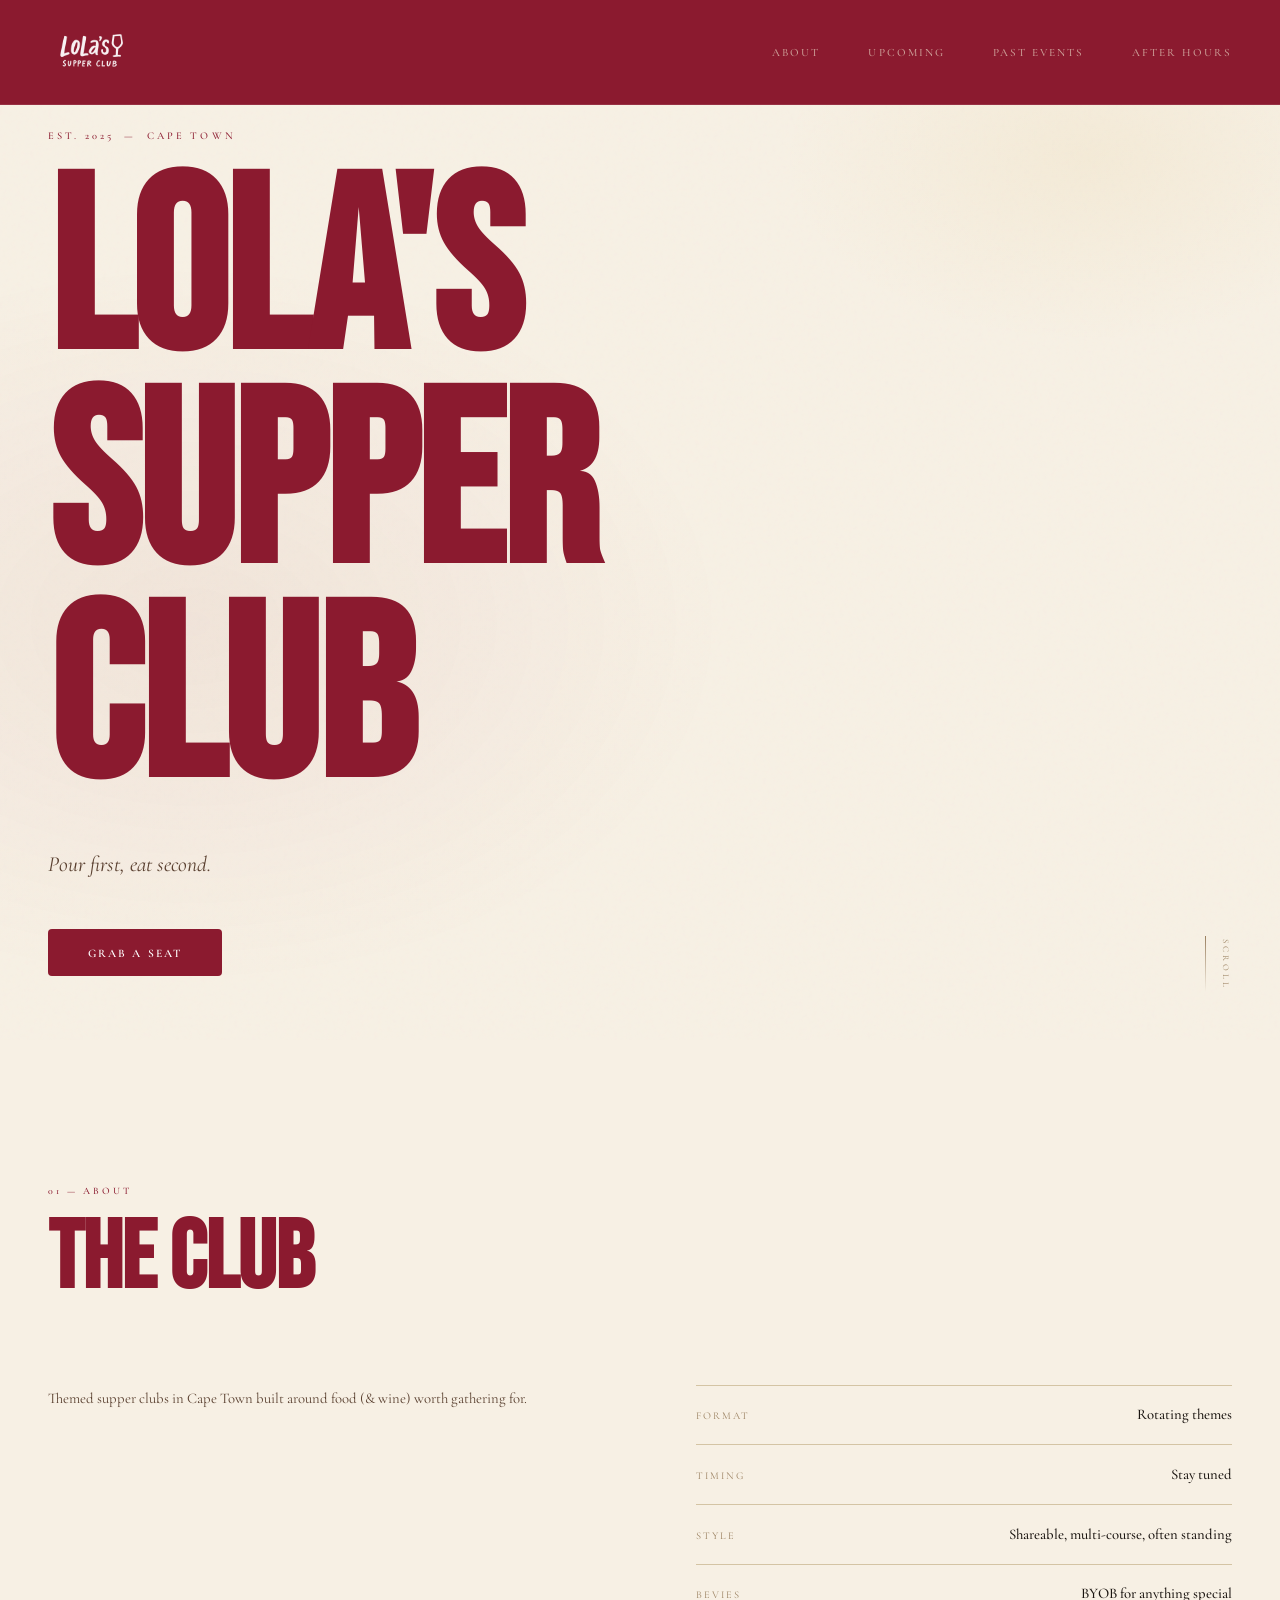
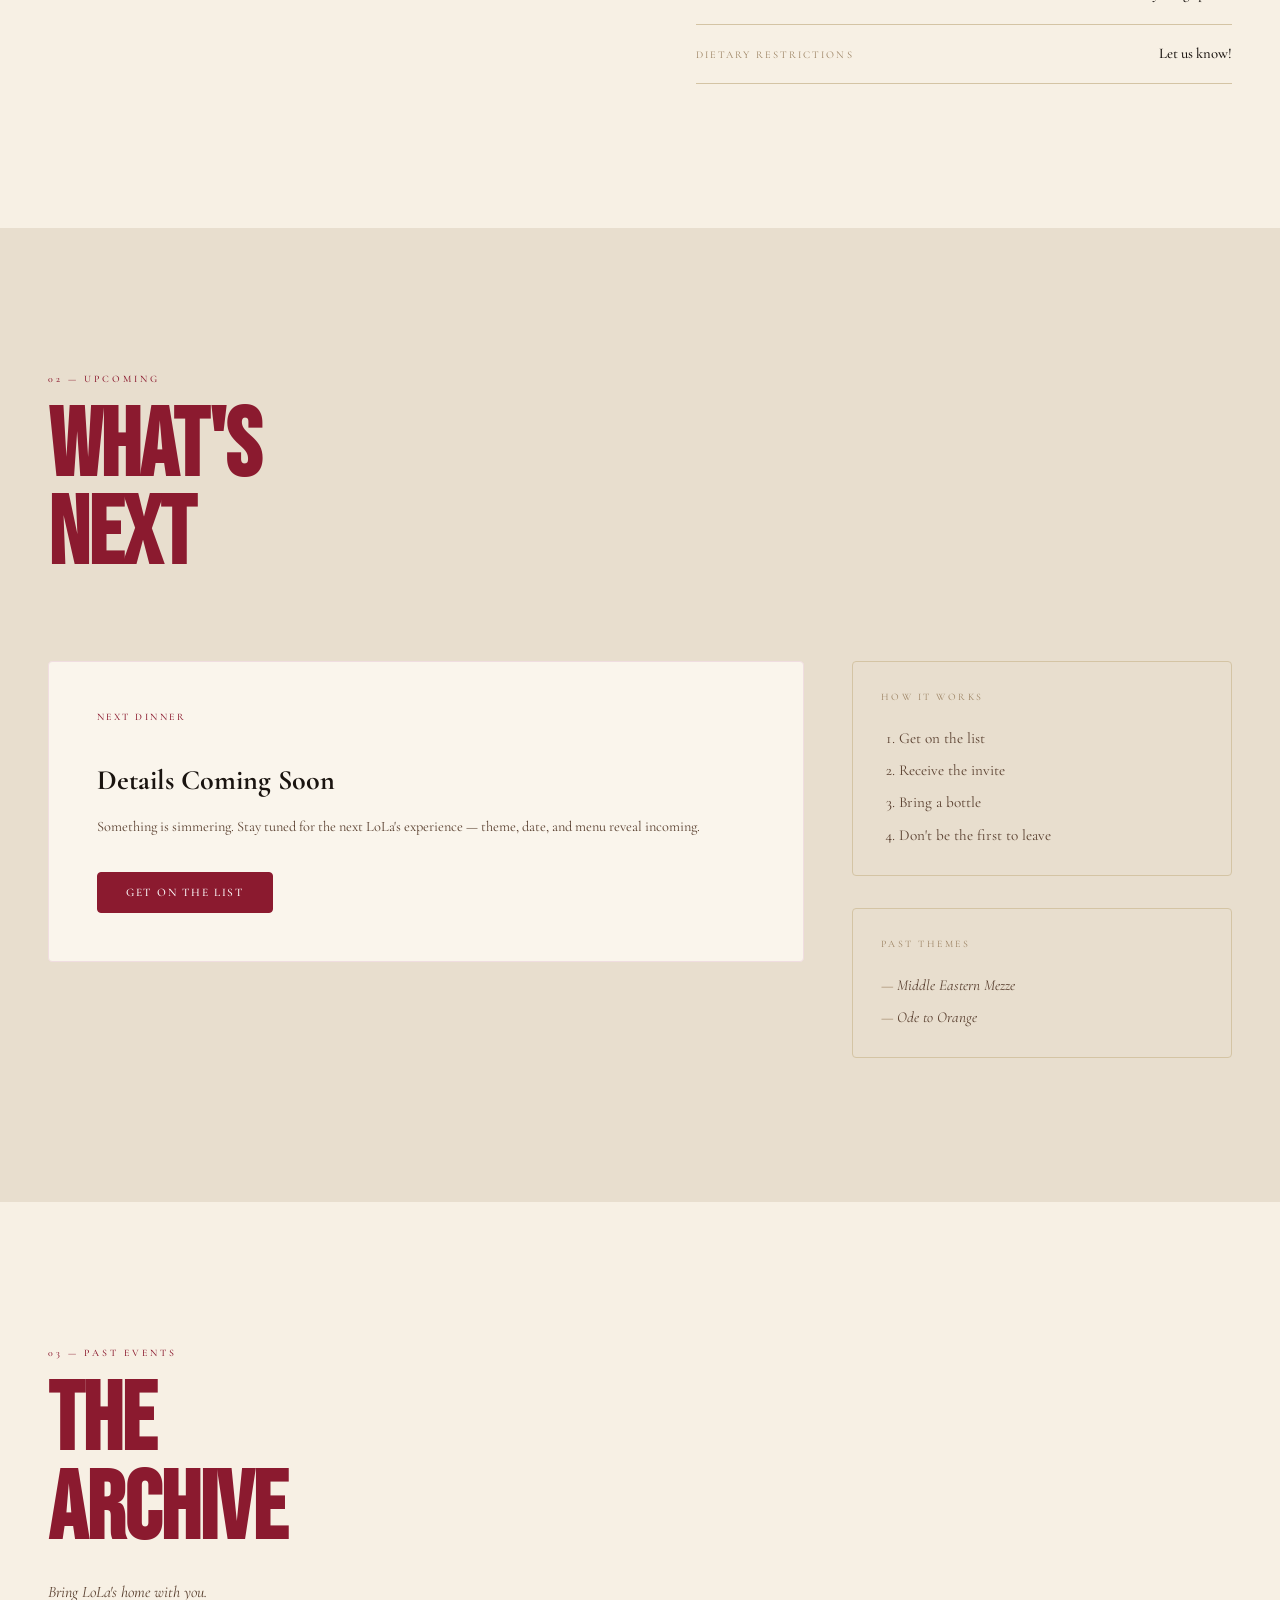
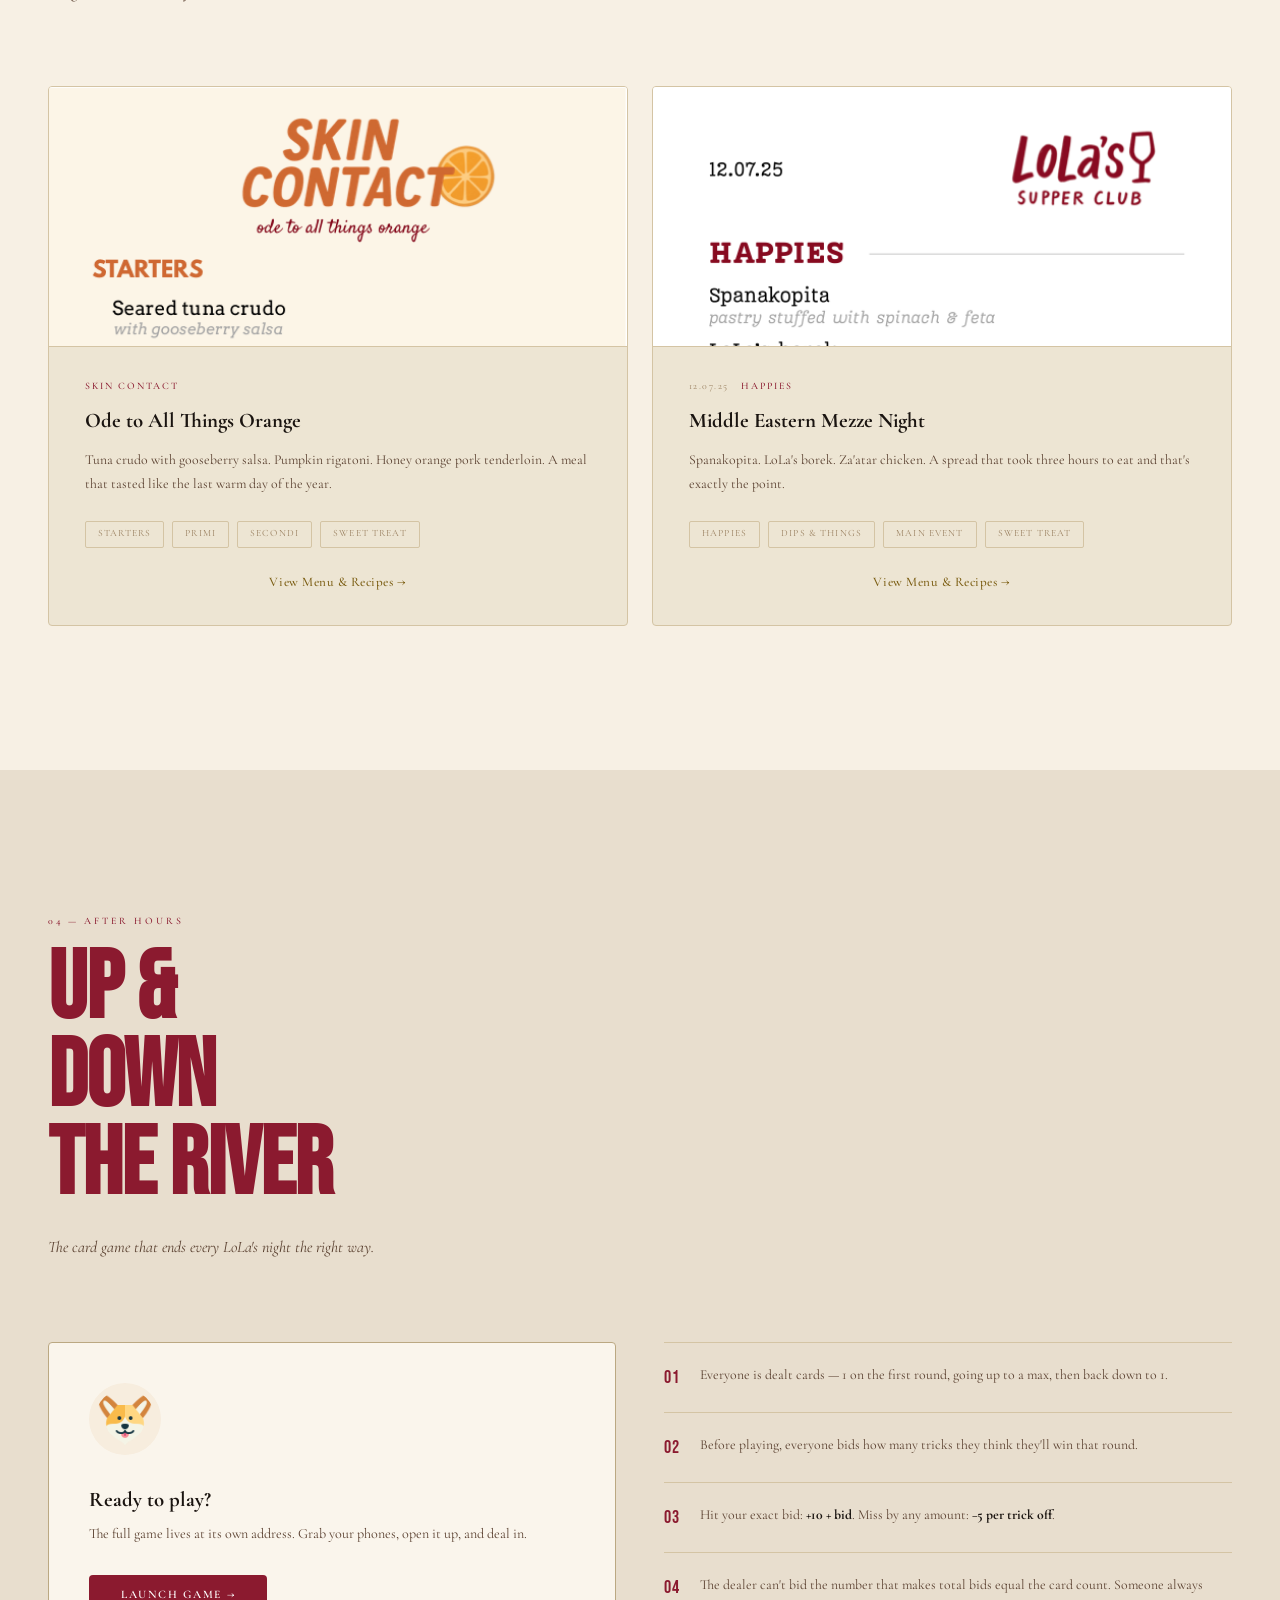
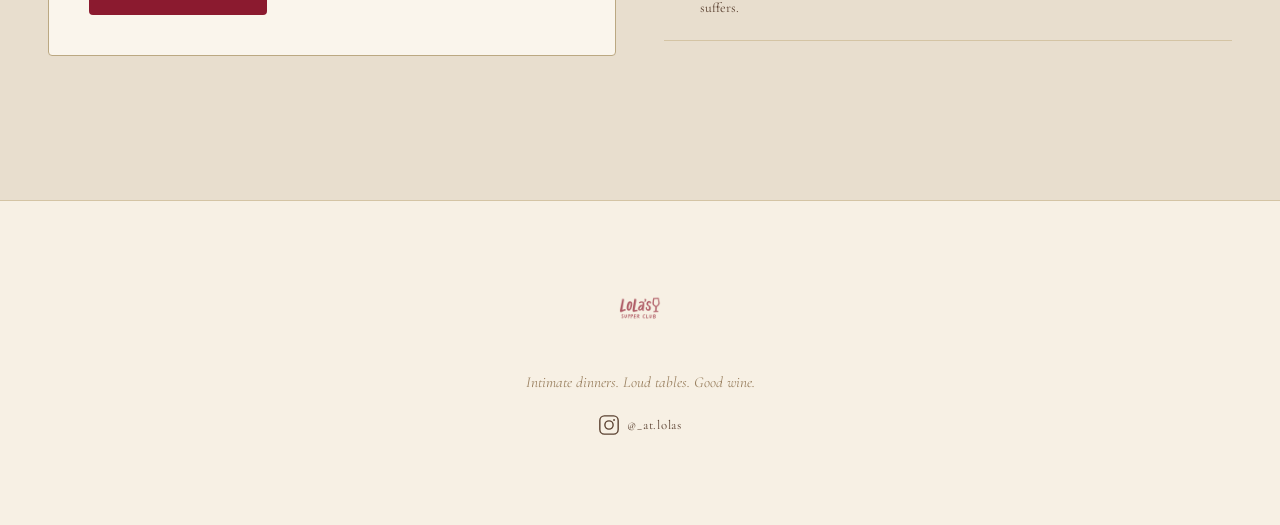
==== index.html @ 6d63b7c3 "Update past events section subtitle Co-Authored-By: Claude Sonnet 4.6 <noreply@anthropic.com>" ====
<!DOCTYPE html>
<html lang="en">
<head>
  <meta charset="UTF-8">
  <meta name="viewport" content="width=device-width, initial-scale=1.0">
  <title>LoLa's Supper Club</title>
  <link rel="preconnect" href="https://fonts.googleapis.com">
  <link rel="preconnect" href="https://fonts.gstatic.com" crossorigin>
  <link href="https://fonts.googleapis.com/css2?family=Bebas+Neue&family=Cormorant+Garamond:ital,wght@0,300;0,400;0,500;0,600;1,300;1,400;1,500;1,600&family=Playfair+Display:ital,wght@0,400;0,600;0,700;1,400;1,600&family=Inter:wght@300;400;500;600&display=swap" rel="stylesheet">
  <link rel="stylesheet" href="styles.css">
</head>
<body>

  <!-- Navigation -->
  <header class="site-header" id="site-header">
    <nav class="nav">
      <a href="#hero" class="nav-logo-link">
        <img src="LoLas Logo.png" alt="LoLa's Supper Club" class="nav-logo-img">
      </a>
      <ul class="nav-links" id="nav-links">
        <li><a href="#about"      class="nav-link" data-section="about">About</a></li>
        <li><a href="#upcoming"   class="nav-link" data-section="upcoming">Upcoming</a></li>
        <li><a href="#past"       class="nav-link" data-section="past">Past Events</a></li>
        <li><a href="#afterhours" class="nav-link" data-section="afterhours">After Hours</a></li>
      </ul>
      <button class="nav-toggle" id="nav-toggle" aria-label="Toggle menu">
        <span></span><span></span><span></span>
      </button>
    </nav>
  </header>

  <!-- Hero -->
  <section class="hero" id="hero">
    <div class="hero-noise"></div>
    <div class="hero-content">
      <p class="hero-eyebrow">est. 2025 &nbsp;—&nbsp; Cape Town</p>
      <h1 class="hero-title">LoLa's<br>Supper<br>Club</h1>
      <p class="hero-sub">Pour first, eat second.</p>
      <a href="#about" class="hero-cta">Grab a Seat</a>
    </div>
    <div class="hero-scroll">
      <span>scroll</span>
      <div class="scroll-line"></div>
    </div>
  </section>

  <!-- About -->
  <section class="section" id="about">
    <div class="section-inner">
      <div class="section-header">
        <span class="section-label">01 &mdash; About</span>
        <h2 class="section-title">The Club</h2>
      </div>
      <div class="about-grid">
        <div class="about-text">
          <p class="about-lead">Themed supper clubs in Cape Town built around food (& wine) worth gathering for.</p>
        </div>
        <div class="about-details">
          <div class="detail-row">
            <span class="detail-label">Format</span>
            <span class="detail-value">Rotating themes</span>
          </div>
          <div class="detail-row">
            <span class="detail-label">Timing</span>
            <span class="detail-value">Stay tuned</span>
          </div>
          <div class="detail-row">
            <span class="detail-label">Style</span>
            <span class="detail-value">Shareable, multi-course, often standing</span>
          </div>
          <div class="detail-row">
            <span class="detail-label">Bevies</span>
            <span class="detail-value">BYOB for anything special</span>
          </div>
          <div class="detail-row">
            <span class="detail-label">Dietary restrictions</span>
            <span class="detail-value">Let us know!</span>
          </div>
        </div>
      </div>
    </div>
  </section>

  <!-- Upcoming Events -->
  <section class="section section--dark" id="upcoming">
    <div class="section-inner">
      <div class="section-header">
        <span class="section-label">02 &mdash; Upcoming</span>
        <h2 class="section-title">What's<br>Next</h2>
      </div>
      <div class="upcoming-grid">
        <div class="upcoming-card upcoming-card--tease">
          <div class="upcoming-card-tag">Next Dinner</div>
          <div class="upcoming-card-body">
            <h3 class="upcoming-card-title">Details Coming Soon</h3>
            <p class="upcoming-card-desc">Something is simmering. Stay tuned for the next LoLa's experience &mdash; theme, date, and menu reveal incoming.</p>
          </div>
          <div class="upcoming-card-footer">
            <a href="mailto:cee8211@gmail?subject=Put me on the list" class="btn btn--outline">Get on the List</a>
          </div>
        </div>
        <div class="upcoming-sidebar">
          <div class="sidebar-block">
            <span class="sidebar-label">How it works</span>
            <ol class="sidebar-list">
              <li>Get on the list</li>
              <li>Receive the invite</li>
              <li>Bring a bottle</li>
              <li>Don't be the first to leave</li>
            </ol>
          </div>
          <div class="sidebar-block">
            <span class="sidebar-label">Past themes</span>
            <ul class="sidebar-tags">
              <li>Middle Eastern Mezze</li>
              <li>Ode to Orange</li>
            </ul>
          </div>
        </div>
      </div>
    </div>
  </section>

  <!-- Past Events -->
  <section class="section" id="past">
    <div class="section-inner">
      <div class="section-header">
        <span class="section-label">03 &mdash; Past Events</span>
        <h2 class="section-title">The<br>Archive</h2>
        <p class="section-sub">Bring LoLa's home with you.</p>
      </div>
      <div class="archive-grid">

        <!-- Skin Contact -->
        <article class="archive-card" onclick="openEvent('skin-contact')">
          <div class="archive-card-visual">
            <img src="menu-skin-contact.png" alt="Skin Contact menu" class="archive-menu-img">
          </div>
          <div class="archive-card-body">
            <div class="archive-meta">
              <span class="archive-theme">Skin Contact</span>
            </div>
            <h3 class="archive-title">Ode to All Things Orange</h3>
            <p class="archive-excerpt">Tuna crudo with gooseberry salsa. Pumpkin rigatoni. Honey orange pork tenderloin. A meal that tasted like the last warm day of the year.</p>
            <div class="archive-courses">
              <span>Starters</span>
              <span>Primi</span>
              <span>Secondi</span>
              <span>Sweet Treat</span>
            </div>
            <button class="btn btn--text" tabindex="-1">View Menu &amp; Recipes &rarr;</button>
          </div>
        </article>

        <!-- Happies -->
        <article class="archive-card" onclick="openEvent('happies')">
          <div class="archive-card-visual">
            <img src="menu-happies.png" alt="Happies menu" class="archive-menu-img">
          </div>
          <div class="archive-card-body">
            <div class="archive-meta">
              <span class="archive-date">12.07.25</span>
              <span class="archive-theme">Happies</span>
            </div>
            <h3 class="archive-title">Middle Eastern Mezze Night</h3>
            <p class="archive-excerpt">Spanakopita. LoLa's borek. Za'atar chicken. A spread that took three hours to eat and that's exactly the point.</p>
            <div class="archive-courses">
              <span>Happies</span>
              <span>Dips &amp; Things</span>
              <span>Main Event</span>
              <span>Sweet Treat</span>
            </div>
            <button class="btn btn--text" tabindex="-1">View Menu &amp; Recipes &rarr;</button>
          </div>
        </article>

      </div>
    </div>
  </section>

  <!-- After Hours -->
  <section class="section section--dark" id="afterhours">
    <div class="section-inner">
      <div class="section-header">
        <span class="section-label">04 &mdash; After Hours</span>
        <h2 class="section-title">Up &amp;<br>Down<br>the River</h2>
        <p class="section-sub">The card game that ends every LoLa's night the right way.</p>
      </div>
      <div class="afterhours-launch">
        <div class="afterhours-card">
          <img src="game/corgi_icon.png" alt="Up and Down the River" class="afterhours-corgi">
          <div class="afterhours-card-text">
            <h3 class="afterhours-card-title">Ready to play?</h3>
            <p class="afterhours-card-desc">The full game lives at its own address. Grab your phones, open it up, and deal in.</p>
          </div>
          <a href="game/" target="_blank" class="btn btn--primary afterhours-btn">Launch Game &rarr;</a>
        </div>
        <div class="afterhours-rules">
          <div class="rule-block">
            <span class="rule-num">01</span>
            <p>Everyone is dealt cards — 1 on the first round, going up to a max, then back down to 1.</p>
          </div>
          <div class="rule-block">
            <span class="rule-num">02</span>
            <p>Before playing, everyone bids how many tricks they think they'll win that round.</p>
          </div>
          <div class="rule-block">
            <span class="rule-num">03</span>
            <p>Hit your exact bid: <strong>+10 + bid</strong>. Miss by any amount: <strong>&minus;5 per trick off</strong>.</p>
          </div>
          <div class="rule-block">
            <span class="rule-num">04</span>
            <p>The dealer can't bid the number that makes total bids equal the card count. Someone always suffers.</p>
          </div>
        </div>
      </div>
    </div>
  </section>

  <!-- Footer -->
  <footer class="site-footer">
    <div class="footer-inner">
      <img src="LoLas Logo.png" alt="LoLa's Supper Club" class="footer-logo">
      <p class="footer-tagline">Intimate dinners. Loud tables. Good wine.</p>
      <a href="https://www.instagram.com/_at.lolas" target="_blank" rel="noopener" class="footer-instagram">
        <svg xmlns="http://www.w3.org/2000/svg" viewBox="0 0 24 24" width="22" height="22" fill="none" stroke="currentColor" stroke-width="1.5" stroke-linecap="round" stroke-linejoin="round">
          <rect x="2" y="2" width="20" height="20" rx="5" ry="5"/>
          <circle cx="12" cy="12" r="4.5"/>
          <circle cx="17.5" cy="6.5" r="1" fill="currentColor" stroke="none"/>
        </svg>
        @_at.lolas
      </a>
    </div>
  </footer>

  <!-- Event / Menu Modal -->
  <div id="event-modal" class="modal" aria-hidden="true" role="dialog">
    <div class="modal-backdrop" onclick="closeModal()"></div>
    <div class="modal-panel" id="modal-panel">
      <button class="modal-close" onclick="closeModal()" aria-label="Close">&times;</button>
      <div class="modal-content" id="modal-content"></div>
    </div>
  </div>

  <script src="app.js"></script>
</body>
</html>
---- styles.css ----
/* ================================================================
   LoLa's Supper Club — Stylesheet
   ================================================================ */

/* ---- Reset & Base ---- */
*, *::before, *::after {
  box-sizing: border-box;
  margin: 0;
  padding: 0;
}

:root {
  /* Backgrounds */
  --bg:          #f7f0e4;
  --bg-card:     #ede5d3;
  --bg-lift:     #faf5ec;
  --bg-input:    #e6dccb;

  /* Borders */
  --border:      #d4c4a4;
  --border-mid:  #bba882;
  --border-hi:   #9a8860;

  /* Brand */
  --red:         #8B1A2F;
  --red-mid:     #a82040;
  --red-dim:     #f0dde0;
  --gold:        #c49a2a;
  --gold-light:  #7a5c10;
  --gold-dim:    #e0c878;

  /* Text */
  --text:        #1a1410;
  --text-mid:    #5a4030;
  --text-dim:    #9a8060;

  /* Fonts */
  --ff-display:  'Bebas Neue', sans-serif;
  --ff-serif:    'Cormorant Garamond', Georgia, serif;
  --ff-sans:     'Cormorant Garamond', Georgia, serif;

  --radius:      4px;
  --ease:        cubic-bezier(0.4, 0, 0.2, 1);
}

html {
  scroll-behavior: smooth;
}

body {
  background: var(--bg);
  color: var(--text);
  font-family: var(--ff-sans);
  font-size: 16px;
  line-height: 1.6;
  overflow-x: hidden;
}

::-webkit-scrollbar { width: 6px; }
::-webkit-scrollbar-track { background: var(--bg); }
::-webkit-scrollbar-thumb { background: var(--border-mid); border-radius: 3px; }
::-webkit-scrollbar-thumb:hover { background: var(--red); }

/* ================================================================
   NAVIGATION
   ================================================================ */

.site-header {
  position: fixed;
  top: 0;
  left: 0;
  right: 0;
  z-index: 100;
  padding: 0.5rem 3rem;
  background: #8B1A2F;
  border-bottom: 1px solid rgba(255,255,255,0.1);
  transition: padding 0.35s var(--ease), background 0.35s var(--ease);
}

.site-header.scrolled {
  padding: 0.5rem 3rem;
  background: rgba(139, 26, 47, 0.97);
  backdrop-filter: blur(12px);
}

.nav {
  display: flex;
  align-items: center;
  justify-content: space-between;
  max-width: 1440px;
  margin: 0 auto;
}

.nav-logo-link { display: block; line-height: 0; }

.nav-logo-img {
  height: 88px;
  width: auto;
  filter: brightness(0) invert(1);
  opacity: 0.95;
  transition: opacity 0.25s;
}
.nav-logo-img:hover { opacity: 1; }

.nav-links {
  display: flex;
  list-style: none;
  gap: 3rem;
}

.nav-link {
  font-size: 0.7rem;
  font-weight: 500;
  letter-spacing: 0.18em;
  text-transform: uppercase;
  color: rgba(240, 229, 208, 0.65);
  text-decoration: none;
  transition: color 0.25s;
  position: relative;
  padding-bottom: 2px;
}

.nav-link::after {
  content: '';
  position: absolute;
  bottom: -3px;
  left: 0; right: 0;
  height: 1px;
  background: var(--red);
  transform: scaleX(0);
  transform-origin: left;
  transition: transform 0.3s var(--ease);
}

.nav-link:hover,
.nav-link.active {
  color: #f0e5d0;
}
.nav-link:hover::after,
.nav-link.active::after {
  transform: scaleX(1);
}

.nav-toggle {
  display: none;
  flex-direction: column;
  gap: 5px;
  background: none;
  border: none;
  cursor: pointer;
  padding: 6px;
}
.nav-toggle span {
  display: block;
  width: 22px;
  height: 1.5px;
  background: #f0e5d0;
  transition: 0.3s var(--ease);
}
.nav-toggle.open span:nth-child(1) { transform: translateY(6.5px) rotate(45deg); }
.nav-toggle.open span:nth-child(2) { opacity: 0; }
.nav-toggle.open span:nth-child(3) { transform: translateY(-6.5px) rotate(-45deg); }

/* ================================================================
   HERO
   ================================================================ */

.hero {
  min-height: 100vh;
  display: flex;
  align-items: center;
  padding: 8rem 3rem 4rem;
  position: relative;
  overflow: hidden;
}

/* Subtle grain texture overlay */
.hero-noise {
  position: absolute;
  inset: 0;
  background-image: url("data:image/svg+xml,%3Csvg viewBox='0 0 256 256' xmlns='http://www.w3.org/2000/svg'%3E%3Cfilter id='noise'%3E%3CfeTurbulence type='fractalNoise' baseFrequency='0.9' numOctaves='4' stitchTiles='stitch'/%3E%3C/filter%3E%3Crect width='100%25' height='100%25' filter='url(%23noise)' opacity='0.035'/%3E%3C/svg%3E");
  pointer-events: none;
  opacity: 0.6;
}

.hero::before {
  content: '';
  position: absolute;
  inset: 0;
  background:
    radial-gradient(ellipse 60% 50% at 15% 60%, rgba(139, 26, 47, 0.06) 0%, transparent 70%),
    radial-gradient(ellipse 40% 30% at 85% 15%, rgba(196, 154, 42, 0.07) 0%, transparent 60%);
  pointer-events: none;
}

.hero-content {
  position: relative;
  z-index: 1;
  max-width: 1440px;
  width: 100%;
  margin: 0 auto;
}

.hero-eyebrow {
  font-size: 0.65rem;
  letter-spacing: 0.3em;
  text-transform: uppercase;
  color: var(--red);
  margin-bottom: 1.5rem;
  font-weight: 500;
}

.hero-title {
  font-family: var(--ff-display);
  font-size: clamp(5.5rem, 19vw, 22rem);
  line-height: 0.88;
  letter-spacing: -0.01em;
  color: var(--red);
  margin-bottom: 2.25rem;
}

.hero-sub {
  font-family: var(--ff-serif);
  font-style: italic;
  font-size: clamp(1rem, 2.2vw, 1.35rem);
  color: var(--text-mid);
  margin-bottom: 3rem;
  max-width: 380px;
}

.hero-cta {
  display: inline-block;
  padding: 0.9rem 2.5rem;
  background: var(--red);
  color: #ffffff;
  font-size: 0.72rem;
  font-weight: 600;
  letter-spacing: 0.18em;
  text-transform: uppercase;
  text-decoration: none;
  border-radius: var(--radius);
  transition: background 0.25s, transform 0.25s;
}
.hero-cta:hover {
  background: var(--red-mid);
  transform: translateY(-2px);
}

.hero-scroll {
  position: absolute;
  bottom: 3rem;
  right: 3rem;
  display: flex;
  flex-direction: column;
  align-items: center;
  gap: 0.75rem;
  font-size: 0.55rem;
  letter-spacing: 0.35em;
  text-transform: uppercase;
  color: var(--text-dim);
  writing-mode: vertical-rl;
}

.scroll-line {
  width: 1px;
  height: 56px;
  background: linear-gradient(to bottom, var(--text-dim), transparent);
  animation: pulse 2.2s ease-in-out infinite;
}
@keyframes pulse { 0%,100% { opacity: 0.25; } 50% { opacity: 0.8; } }

/* ================================================================
   SHARED SECTION STYLES
   ================================================================ */

.section {
  padding: 9rem 3rem;
}

.section--dark {
  background: #e8dece;
}

.section-inner {
  max-width: 1440px;
  margin: 0 auto;
}

.section-header {
  margin-bottom: 5rem;
}

.section-label {
  display: block;
  font-size: 0.62rem;
  letter-spacing: 0.3em;
  text-transform: uppercase;
  color: var(--red);
  margin-bottom: 1rem;
  font-weight: 500;
}

.section-title {
  font-family: var(--ff-display);
  font-size: clamp(3.5rem, 7.5vw, 8.5rem);
  line-height: 0.92;
  letter-spacing: -0.01em;
  color: var(--red);
}

.section-sub {
  font-family: var(--ff-serif);
  font-style: italic;
  font-size: 1rem;
  color: var(--text-mid);
  margin-top: 1.5rem;
  max-width: 480px;
  line-height: 1.7;
}

/* ================================================================
   ABOUT
   ================================================================ */

.about-grid {
  display: grid;
  grid-template-columns: 1fr 1fr;
  gap: 7rem;
  align-items: start;
}

.about-lead {
  font-family: var(--ff-sans);
  font-size: 1.15rem;
  font-weight: 400;
  line-height: 1.7;
  color: var(--text);
  margin-bottom: 1.5rem;
}

.about-text p {
  font-size: 0.92rem;
  color: var(--text-mid);
  line-height: 1.85;
  margin-bottom: 0.9rem;
}

.detail-row {
  display: flex;
  justify-content: space-between;
  align-items: baseline;
  padding: 1.1rem 0;
  border-bottom: 1px solid var(--border);
}
.detail-row:first-child { border-top: 1px solid var(--border); }

.detail-label {
  font-size: 0.65rem;
  letter-spacing: 0.2em;
  text-transform: uppercase;
  color: var(--text-dim);
}

.detail-value {
  font-family: var(--ff-sans);
  font-size: 0.92rem;
  font-weight: 500;
  color: var(--text);
}

/* ================================================================
   UPCOMING EVENTS
   ================================================================ */

.upcoming-grid {
  display: grid;
  grid-template-columns: 1fr 380px;
  gap: 3rem;
  align-items: start;
}

.upcoming-card {
  border: 1px solid var(--border);
  border-radius: var(--radius);
  padding: 3rem;
  background: var(--bg-lift);
  display: flex;
  flex-direction: column;
  gap: 2rem;
}

.upcoming-card--tease {
  border-color: var(--red-dim);
}

.upcoming-card-tag {
  font-size: 0.62rem;
  letter-spacing: 0.25em;
  text-transform: uppercase;
  color: var(--red);
  font-weight: 500;
}

.upcoming-card-title {
  font-family: var(--ff-serif);
  font-size: 1.75rem;
  color: var(--text);
  margin-bottom: 0.75rem;
}

.upcoming-card-desc {
  font-size: 0.9rem;
  color: var(--text-mid);
  line-height: 1.8;
}

.upcoming-sidebar {
  display: flex;
  flex-direction: column;
  gap: 2rem;
}

.sidebar-block {
  padding: 1.75rem;
  border: 1px solid var(--border);
  border-radius: var(--radius);
}

.sidebar-label {
  display: block;
  font-size: 0.62rem;
  letter-spacing: 0.25em;
  text-transform: uppercase;
  color: var(--text-dim);
  margin-bottom: 1.25rem;
}

.sidebar-list {
  padding-left: 1.1rem;
  display: flex;
  flex-direction: column;
  gap: 0.5rem;
}

.sidebar-list li {
  font-family: var(--ff-serif);
  font-size: 0.95rem;
  color: var(--text-mid);
}

.sidebar-tags {
  list-style: none;
  display: flex;
  flex-direction: column;
  gap: 0.5rem;
}

.sidebar-tags li {
  font-family: var(--ff-serif);
  font-style: italic;
  font-size: 0.95rem;
  color: var(--text-mid);
  padding-left: 1rem;
  position: relative;
}
.sidebar-tags li::before {
  content: '—';
  position: absolute;
  left: 0;
  color: var(--text-dim);
}

/* ================================================================
   BUTTONS
   ================================================================ */

.btn {
  display: inline-block;
  font-family: var(--ff-sans);
  font-weight: 500;
  text-decoration: none;
  border-radius: var(--radius);
  cursor: pointer;
  transition: all 0.25s var(--ease);
  line-height: 1;
}

.btn--outline {
  padding: 0.85rem 1.75rem;
  border: 1px solid var(--red);
  color: #ffffff;
  font-size: 0.72rem;
  letter-spacing: 0.15em;
  text-transform: uppercase;
  background: var(--red);
  align-self: flex-start;
}
.btn--outline:hover {
  border-color: var(--red-mid);
  background: var(--red-mid);
  color: #ffffff;
}

.btn--text {
  background: none;
  border: none;
  padding: 0;
  color: var(--gold-light);
  font-size: 0.82rem;
  letter-spacing: 0.04em;
  cursor: pointer;
  font-family: var(--ff-sans);
}
.btn--text:hover { color: var(--text); }

.btn--primary {
  padding: 0.9rem 2rem;
  background: var(--red);
  color: #ffffff;
  border: none;
  font-size: 0.72rem;
  letter-spacing: 0.15em;
  text-transform: uppercase;
  font-weight: 600;
}
.btn--primary:hover {
  background: var(--red-mid);
  color: #ffffff;
  transform: translateY(-1px);
}

.btn--ghost {
  padding: 0.85rem 1.75rem;
  background: transparent;
  color: var(--text-mid);
  border: 1px solid var(--border);
  font-size: 0.72rem;
  letter-spacing: 0.15em;
  text-transform: uppercase;
  font-weight: 500;
}
.btn--ghost:hover {
  background: var(--bg-lift);
  color: var(--text);
  border-color: var(--border-mid);
}

/* ================================================================
   ARCHIVE / PAST EVENTS
   ================================================================ */

.archive-grid {
  display: grid;
  grid-template-columns: repeat(auto-fit, minmax(360px, 1fr));
  gap: 1.5rem;
}

.archive-card {
  border: 1px solid var(--border);
  border-radius: var(--radius);
  overflow: hidden;
  cursor: pointer;
  transition: border-color 0.25s, transform 0.25s;
  background: var(--bg-card);
}

.archive-card:hover {
  border-color: var(--border-mid);
  transform: translateY(-3px);
}

.archive-card-visual {
  height: 260px;
  overflow: hidden;
  border-bottom: 1px solid var(--border);
  background: var(--bg-card);
}

.archive-menu-img {
  width: 100%;
  height: 100%;
  object-fit: cover;
  object-position: top center;
  display: block;
  transition: transform 0.4s var(--ease);
}

.archive-card:hover .archive-menu-img {
  transform: scale(1.03);
}

.archive-card-body {
  padding: 2rem 2.25rem 2.25rem;
  display: flex;
  flex-direction: column;
  gap: 0;
}

.archive-meta {
  display: flex;
  align-items: center;
  gap: 0.75rem;
  margin-bottom: 0.75rem;
}

.archive-date {
  font-size: 0.62rem;
  letter-spacing: 0.15em;
  color: var(--text-dim);
}

.archive-theme {
  font-size: 0.62rem;
  letter-spacing: 0.2em;
  text-transform: uppercase;
  color: var(--red);
  font-weight: 500;
}

.archive-title {
  font-family: var(--ff-serif);
  font-size: 1.3rem;
  color: var(--text);
  margin-bottom: 0.9rem;
  line-height: 1.3;
}

.archive-excerpt {
  font-size: 0.86rem;
  color: var(--text-mid);
  line-height: 1.75;
  margin-bottom: 1.5rem;
}

.archive-courses {
  display: flex;
  flex-wrap: wrap;
  gap: 0.5rem;
  margin-bottom: 1.75rem;
}

.archive-courses span {
  font-size: 0.6rem;
  letter-spacing: 0.12em;
  text-transform: uppercase;
  color: var(--text-dim);
  padding: 0.3rem 0.75rem;
  border: 1px solid var(--border);
  border-radius: 2px;
}

/* ================================================================
   EVENT MODAL
   ================================================================ */

.modal {
  position: fixed;
  inset: 0;
  z-index: 200;
  display: none;
}

.modal.open {
  display: block;
}

.modal-backdrop {
  position: absolute;
  inset: 0;
  background: rgba(26, 20, 16, 0.6);
}

.modal-panel {
  position: absolute;
  top: 0; right: 0; bottom: 0;
  width: min(760px, 100%);
  background: var(--bg-card);
  border-left: 1px solid var(--border);
  overflow-y: auto;
  padding: 3rem 3rem 5rem;
  animation: panelIn 0.38s var(--ease);
}

@keyframes panelIn {
  from { transform: translateX(48px); opacity: 0; }
  to   { transform: translateX(0);    opacity: 1; }
}

.modal-close {
  position: sticky;
  top: 0;
  float: right;
  background: none;
  border: none;
  color: var(--text-mid);
  font-size: 1.5rem;
  line-height: 1;
  cursor: pointer;
  padding: 0.25rem 0.25rem 0.5rem;
  margin-bottom: 1.5rem;
  transition: color 0.2s;
  z-index: 10;
}
.modal-close:hover { color: var(--text); }

/* Menu content inside modal */
.menu-eyebrow {
  font-size: 0.6rem;
  letter-spacing: 0.3em;
  text-transform: uppercase;
  color: var(--red);
  display: block;
  margin-bottom: 0.75rem;
}

.menu-title {
  font-family: var(--ff-display);
  font-size: clamp(3rem, 8vw, 5rem);
  color: var(--text);
  line-height: 0.9;
  margin-bottom: 0.75rem;
}

.menu-subtitle {
  font-family: var(--ff-serif);
  font-style: italic;
  font-size: 1rem;
  color: var(--text-mid);
  margin-bottom: 3rem;
  padding-bottom: 2rem;
  border-bottom: 1px solid var(--border);
}

.menu-course {
  margin-bottom: 2.5rem;
}

.menu-course-title {
  font-family: var(--ff-display);
  font-size: 1.5rem;
  letter-spacing: 0.06em;
  color: var(--red);
  padding-bottom: 0.75rem;
  border-bottom: 1px solid var(--border);
  margin-bottom: 1.5rem;
}

.menu-item {
  padding-bottom: 1.5rem;
  margin-bottom: 1.5rem;
  border-bottom: 1px solid var(--border);
}
.menu-item:last-child { border-bottom: none; margin-bottom: 0; padding-bottom: 0; }

.menu-item-name {
  font-family: var(--ff-serif);
  font-size: 1.05rem;
  color: var(--text);
  margin-bottom: 0.2rem;
}

.menu-item-desc {
  font-family: var(--ff-serif);
  font-style: italic;
  font-size: 0.85rem;
  color: var(--text-mid);
  margin-bottom: 0.75rem;
}

.recipe-box {
  margin-top: 0.75rem;
  border-left: 2px solid var(--red-dim);
  padding: 0 0 0 1rem;
}

.recipe-toggle {
  background: none;
  border: none;
  color: var(--gold-light);
  font-size: 0.72rem;
  letter-spacing: 0.12em;
  text-transform: uppercase;
  font-family: var(--ff-sans);
  font-weight: 500;
  cursor: pointer;
  display: flex;
  align-items: center;
  gap: 0.5rem;
  padding: 0.1rem 0;
  transition: color 0.2s;
}
.recipe-toggle:hover { color: var(--text); }

.recipe-icon {
  display: inline-block;
  transition: transform 0.25s var(--ease);
  font-style: normal;
  width: 12px;
  text-align: center;
}
.recipe-toggle.open .recipe-icon { transform: rotate(45deg); }

.recipe-body {
  display: none;
  padding-top: 1.25rem;
}
.recipe-body.visible { display: block; }

.recipe-label {
  font-size: 0.58rem;
  letter-spacing: 0.22em;
  text-transform: uppercase;
  color: var(--text-dim);
  display: block;
  margin-bottom: 0.5rem;
  margin-top: 1rem;
}
.recipe-label:first-child { margin-top: 0; }

.recipe-yield {
  font-size: 0.82rem;
  color: var(--text-mid);
  margin-bottom: 0.25rem;
}

.recipe-ingredients {
  list-style: none;
  margin-bottom: 0;
}
.recipe-ingredients li {
  font-size: 0.83rem;
  color: var(--text-mid);
  padding: 0.2rem 0 0.2rem 1rem;
  position: relative;
  line-height: 1.5;
}
.recipe-ingredients li::before {
  content: '—';
  position: absolute;
  left: 0;
  color: var(--text-dim);
  font-size: 0.7rem;
}

.recipe-method {
  padding-left: 1.1rem;
}
.recipe-method li {
  font-size: 0.83rem;
  color: var(--text-mid);
  line-height: 1.75;
  margin-bottom: 0.5rem;
}

/* ================================================================
   AFTER HOURS — GAME
   ================================================================ */

#game-container {
  max-width: 920px;
}

/* Setup */
.game-setup {
  background: var(--bg-lift);
  border: 1px solid var(--border);
  border-radius: var(--radius);
  padding: 2.5rem;
}

.game-setup-title {
  font-family: var(--ff-serif);
  font-size: 1.15rem;
  color: var(--text);
  margin-bottom: 0.5rem;
}

.game-rules-text {
  font-size: 0.85rem;
  color: var(--text-mid);
  line-height: 1.75;
  margin-bottom: 2rem;
  padding-bottom: 2rem;
  border-bottom: 1px solid var(--border);
}

.game-rules-text strong {
  color: var(--text);
}

.field-label {
  font-size: 0.6rem;
  letter-spacing: 0.25em;
  text-transform: uppercase;
  color: var(--text-dim);
  display: block;
  margin-bottom: 0.9rem;
}

.player-rows {
  display: flex;
  flex-direction: column;
  gap: 0.6rem;
  margin-bottom: 0.75rem;
}

.player-row {
  display: flex;
  gap: 0.6rem;
  align-items: center;
}

.player-input {
  flex: 1;
  background: var(--bg-input);
  border: 1px solid var(--border);
  border-radius: var(--radius);
  padding: 0.7rem 1rem;
  color: var(--text);
  font-family: var(--ff-sans);
  font-size: 0.88rem;
  outline: none;
  transition: border-color 0.2s;
}
.player-input:focus { border-color: var(--red); }
.player-input::placeholder { color: var(--text-dim); }

.remove-player {
  width: 34px; height: 34px;
  background: none;
  border: 1px solid var(--border);
  border-radius: var(--radius);
  color: var(--text-dim);
  font-size: 1rem;
  cursor: pointer;
  display: flex; align-items: center; justify-content: center;
  flex-shrink: 0;
  transition: all 0.2s;
}
.remove-player:hover { border-color: var(--red); color: var(--red); }

.add-player-btn {
  width: 100%;
  background: none;
  border: 1px dashed var(--border);
  border-radius: var(--radius);
  color: var(--text-dim);
  font-family: var(--ff-sans);
  font-size: 0.72rem;
  letter-spacing: 0.12em;
  text-transform: uppercase;
  padding: 0.6rem;
  cursor: pointer;
  margin-bottom: 2rem;
  transition: all 0.2s;
}
.add-player-btn:hover { border-color: var(--border-mid); color: var(--text-mid); }

.deal-btn {
  width: 100%;
}

/* Scoreboard */
.game-scoreboard {
  background: var(--bg-lift);
  border: 1px solid var(--border);
  border-radius: var(--radius);
  overflow: hidden;
  margin-bottom: 1.5rem;
}

.scoreboard-header {
  display: flex;
  justify-content: space-between;
  align-items: center;
  padding: 1rem 1.5rem;
  background: var(--bg-input);
  border-bottom: 1px solid var(--border);
}

.scoreboard-title {
  font-family: var(--ff-display);
  font-size: 0.85rem;
  letter-spacing: 0.12em;
  color: var(--text);
}

.round-badge {
  font-size: 0.62rem;
  letter-spacing: 0.18em;
  text-transform: uppercase;
  color: var(--red);
}

.score-table {
  width: 100%;
  border-collapse: collapse;
}

.score-table th {
  font-size: 0.58rem;
  letter-spacing: 0.18em;
  text-transform: uppercase;
  color: var(--text-dim);
  padding: 0.6rem 1.5rem;
  text-align: left;
  background: var(--bg-input);
  border-bottom: 1px solid var(--border);
}

.score-table td {
  padding: 0.8rem 1.5rem;
  font-size: 0.88rem;
  color: var(--text-mid);
  border-bottom: 1px solid var(--border);
}
.score-table tr:last-child td { border-bottom: none; }

.score-table td.col-name { color: var(--text); font-weight: 500; }
.score-table td.col-score {
  font-family: var(--ff-display);
  font-size: 1.1rem;
  color: var(--gold-light);
}
.score-table td.col-current { color: var(--red); }

/* Game phase panel */
.game-phase-panel {
  background: var(--bg-lift);
  border: 1px solid var(--border);
  border-radius: var(--radius);
  padding: 2rem 2.5rem;
  margin-bottom: 1.5rem;
}

.phase-heading {
  font-family: var(--ff-display);
  font-size: 1.75rem;
  letter-spacing: 0.04em;
  color: var(--red);
  margin-bottom: 0.4rem;
}

.phase-info {
  font-size: 0.84rem;
  color: var(--text-mid);
  margin-bottom: 1.5rem;
  line-height: 1.6;
}
.phase-info strong { color: var(--text); }

.trump-pill {
  display: inline-flex;
  align-items: center;
  gap: 0.6rem;
  padding: 0.5rem 1.2rem;
  background: var(--bg-input);
  border: 1px solid var(--border-mid);
  border-radius: 2rem;
  margin-bottom: 1.5rem;
}

.trump-label {
  font-size: 0.6rem;
  letter-spacing: 0.2em;
  text-transform: uppercase;
  color: var(--text-dim);
}

.trump-card-badge {
  font-size: 1.1rem;
  font-weight: 700;
}

.trump-suit-name {
  font-size: 0.82rem;
  color: var(--text);
  font-weight: 500;
}

/* Bidding */
.bid-row {
  display: flex;
  align-items: center;
  gap: 1rem;
  flex-wrap: wrap;
  margin-bottom: 0.5rem;
}

.bid-prompt {
  font-size: 0.82rem;
  color: var(--text-mid);
  min-width: 160px;
}

.bid-btns {
  display: flex;
  flex-wrap: wrap;
  gap: 0.4rem;
}

.bid-btn {
  width: 40px; height: 40px;
  background: var(--bg-input);
  border: 1px solid var(--border);
  border-radius: var(--radius);
  color: var(--text-mid);
  font-size: 0.88rem;
  font-weight: 600;
  font-family: var(--ff-sans);
  cursor: pointer;
  transition: all 0.2s;
}
.bid-btn:hover:not(:disabled) {
  background: var(--red-dim);
  border-color: var(--red);
  color: var(--text);
}
.bid-btn.selected {
  background: var(--red);
  border-color: var(--red);
  color: var(--text);
}
.bid-btn:disabled {
  opacity: 0.25;
  cursor: not-allowed;
}

.no-bust-note {
  font-size: 0.72rem;
  color: var(--text-dim);
  margin-top: 0.4rem;
  font-style: italic;
}

/* Card hand */
.hand-section {
  margin-bottom: 1.5rem;
}

.hand-label {
  font-size: 0.6rem;
  letter-spacing: 0.2em;
  text-transform: uppercase;
  color: var(--text-dim);
  margin-bottom: 0.9rem;
  display: block;
}

.cards-row {
  display: flex;
  flex-wrap: wrap;
  gap: 0.5rem;
}

/* Playing cards */
.card {
  width: 60px; height: 90px;
  background: #fdf6ec;
  border-radius: 5px;
  border: 1.5px solid #ddd0ba;
  display: flex;
  flex-direction: column;
  align-items: center;
  justify-content: center;
  cursor: pointer;
  transition: transform 0.15s, box-shadow 0.15s;
  user-select: none;
  flex-shrink: 0;
  position: relative;
}
.card:hover {
  transform: translateY(-8px);
  box-shadow: 0 10px 28px rgba(0,0,0,0.25);
  z-index: 5;
}
.card.card--disabled {
  opacity: 0.45;
  cursor: not-allowed;
}
.card.card--disabled:hover { transform: none; box-shadow: none; }

.card.card--played {
  cursor: default;
}
.card.card--played:hover { transform: none; }

.card-rank { font-size: 0.95rem; font-weight: 700; line-height: 1; }
.card-suit { font-size: 1.1rem; line-height: 1; }

.card.red-suit { color: #c0392b; }
.card.black-suit { color: #1a1a1a; }

/* Current trick */
.trick-area {
  display: flex;
  flex-wrap: wrap;
  gap: 1.5rem;
  padding: 1.25rem 1.5rem;
  background: var(--bg-input);
  border: 1px solid var(--border);
  border-radius: var(--radius);
  min-height: 110px;
  align-items: flex-start;
  margin-bottom: 1.5rem;
}

.trick-slot {
  display: flex;
  flex-direction: column;
  align-items: center;
  gap: 0.4rem;
}

.trick-slot-name {
  font-size: 0.58rem;
  letter-spacing: 0.1em;
  text-transform: uppercase;
  color: var(--text-dim);
}

/* Round end / game over */
.round-result {
  padding: 0.25rem 0;
}

.round-result-row {
  display: flex;
  align-items: center;
  gap: 0.75rem;
  padding: 0.4rem 0;
  font-size: 0.88rem;
  color: var(--text-mid);
}

.result-name { font-weight: 500; color: var(--text); min-width: 100px; }
.result-hit  { color: var(--gold-light); }
.result-miss { color: var(--red); }

.game-over-panel {
  text-align: center;
  padding: 4rem 2rem;
}

.game-over-title {
  font-family: var(--ff-display);
  font-size: clamp(3rem, 8vw, 5rem);
  color: var(--text);
  margin-bottom: 0.5rem;
}

.game-over-winner {
  font-family: var(--ff-serif);
  font-style: italic;
  font-size: 1.25rem;
  color: var(--gold-light);
  margin-bottom: 2.5rem;
}

.game-footer-actions {
  display: flex;
  gap: 0.75rem;
  margin-top: 1.25rem;
  flex-wrap: wrap;
}

/* ================================================================
   AFTER HOURS — LAUNCH PANEL
   ================================================================ */

.afterhours-launch {
  display: grid;
  grid-template-columns: 1fr 1fr;
  gap: 3rem;
  align-items: start;
}

.afterhours-card {
  display: flex;
  flex-direction: column;
  align-items: flex-start;
  gap: 1.75rem;
  padding: 2.5rem;
  border: 1px solid var(--border-mid);
  border-radius: var(--radius);
  background: var(--bg-lift);
}

.afterhours-corgi {
  width: 72px;
  height: 72px;
  border-radius: 50%;
  background: #f7edde;
  padding: 6px;
  flex-shrink: 0;
}

.afterhours-card-title {
  font-family: var(--ff-serif);
  font-size: 1.3rem;
  color: var(--text);
  margin-bottom: 0.4rem;
}

.afterhours-card-desc {
  font-size: 0.88rem;
  color: var(--text-mid);
  line-height: 1.75;
}

.afterhours-btn {
  align-self: flex-start;
}

.afterhours-rules {
  display: flex;
  flex-direction: column;
  gap: 0;
}

.rule-block {
  display: flex;
  gap: 1.25rem;
  align-items: flex-start;
  padding: 1.25rem 0;
  border-bottom: 1px solid var(--border);
}
.rule-block:first-child { border-top: 1px solid var(--border); }

.rule-num {
  font-family: var(--ff-display);
  font-size: 1.1rem;
  color: var(--red);
  letter-spacing: 0.06em;
  flex-shrink: 0;
  padding-top: 1px;
}

.rule-block p {
  font-size: 0.86rem;
  color: var(--text-mid);
  line-height: 1.7;
}

.rule-block p strong {
  color: var(--text);
}

@media (max-width: 768px) {
  .afterhours-launch { grid-template-columns: 1fr; gap: 2rem; }
}

/* ================================================================
   FOOTER
   ================================================================ */

.site-footer {
  padding: 5rem 3rem;
  border-top: 1px solid var(--border);
  text-align: center;
}

.footer-inner {
  max-width: 480px;
  margin: 0 auto;
}

.footer-logo {
  height: 56px;
  opacity: 0.65;
  margin-bottom: 1.5rem;
}

.footer-tagline {
  font-family: var(--ff-serif);
  font-style: italic;
  font-size: 0.95rem;
  color: var(--text-dim);
  margin-bottom: 1.25rem;
}

.footer-email {
  font-size: 0.75rem;
  letter-spacing: 0.08em;
  color: var(--text-mid);
  text-decoration: none;
  transition: color 0.2s;
}
.footer-email:hover { color: var(--text); }

.footer-instagram {
  display: inline-flex;
  align-items: center;
  gap: 0.45rem;
  font-size: 0.8rem;
  letter-spacing: 0.06em;
  color: var(--text-mid);
  text-decoration: none;
  transition: color 0.2s;
}
.footer-instagram:hover { color: var(--text); }

/* ================================================================
   RESPONSIVE
   ================================================================ */

@media (max-width: 1024px) {
  .about-grid        { grid-template-columns: 1fr; gap: 4rem; }
  .upcoming-grid     { grid-template-columns: 1fr; }
}

@media (max-width: 768px) {
  .site-header       { padding: 0.5rem 1.5rem; }
  .site-header.scrolled { padding: 0.5rem 1.5rem; }

  .nav-links {
    display: none;
    position: absolute;
    top: 100%; left: 0; right: 0;
    flex-direction: column;
    gap: 0;
    background: rgba(139, 26, 47, 0.98);
    border-top: 1px solid var(--border);
    border-bottom: 1px solid var(--border);
    padding: 0.5rem 0;
    backdrop-filter: blur(12px);
  }
  .nav-links.open { display: flex; }
  .nav-link {
    padding: 1rem 1.5rem;
    font-size: 0.75rem;
  }
  .nav-link::after { display: none; }

  .nav-toggle { display: flex; }

  .section     { padding: 5.5rem 1.5rem; }
  .section-header { margin-bottom: 3rem; }

  .hero        { padding: 7rem 1.5rem 3rem; }
  .hero-scroll { display: none; }

  .archive-grid { grid-template-columns: 1fr; }

  .modal-panel {
    top: auto;
    left: 0; right: 0; bottom: 0;
    width: 100%;
    border-left: none;
    border-top: 1px solid var(--border);
    border-radius: 12px 12px 0 0;
    max-height: 90vh;
    padding: 2.5rem 1.5rem 4rem;
    animation: panelUp 0.35s var(--ease);
  }
  @keyframes panelUp {
    from { transform: translateY(40px); opacity: 0; }
    to   { transform: translateY(0);    opacity: 1; }
  }

  .cards-row  { gap: 0.35rem; }
  .card       { width: 50px; height: 76px; }
  .card-rank  { font-size: 0.82rem; }
  .card-suit  { font-size: 0.95rem; }

  .game-setup,
  .game-phase-panel { padding: 1.5rem; }

  .bid-row { flex-direction: column; align-items: flex-start; }
}
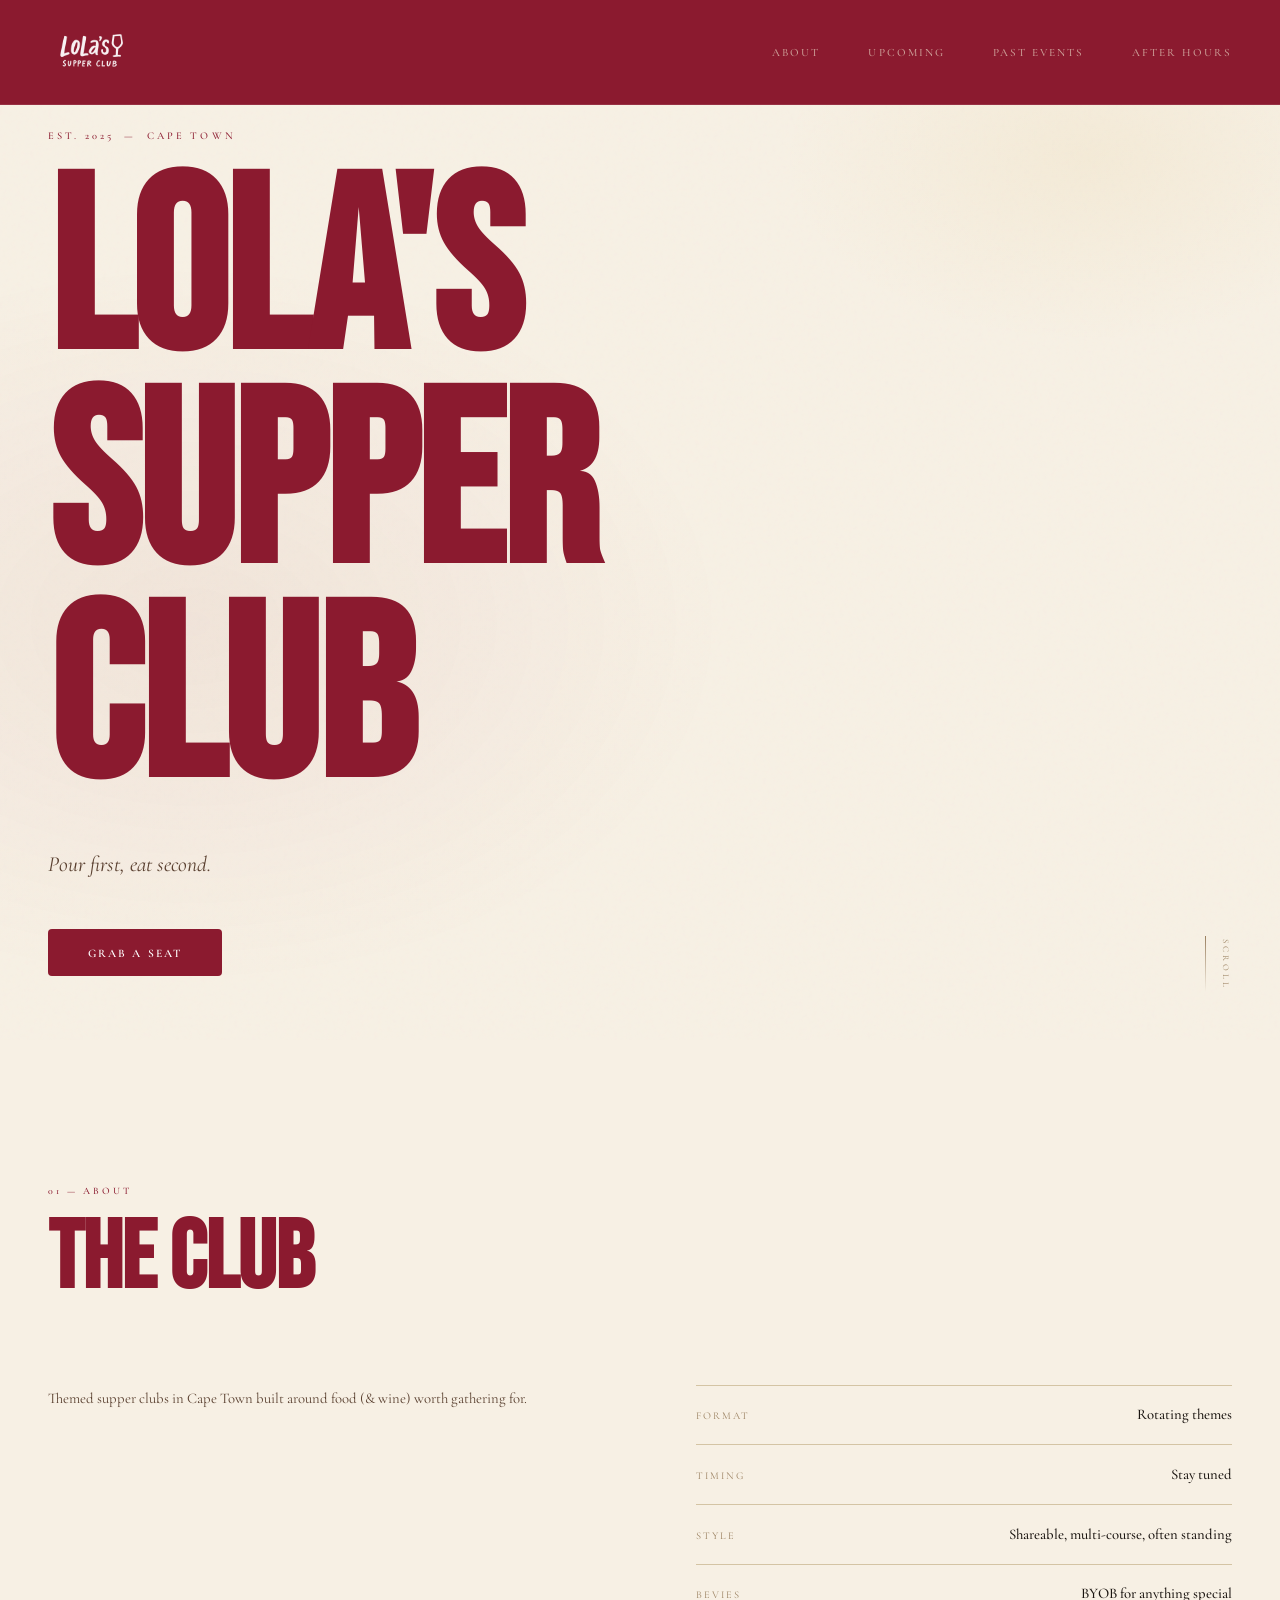
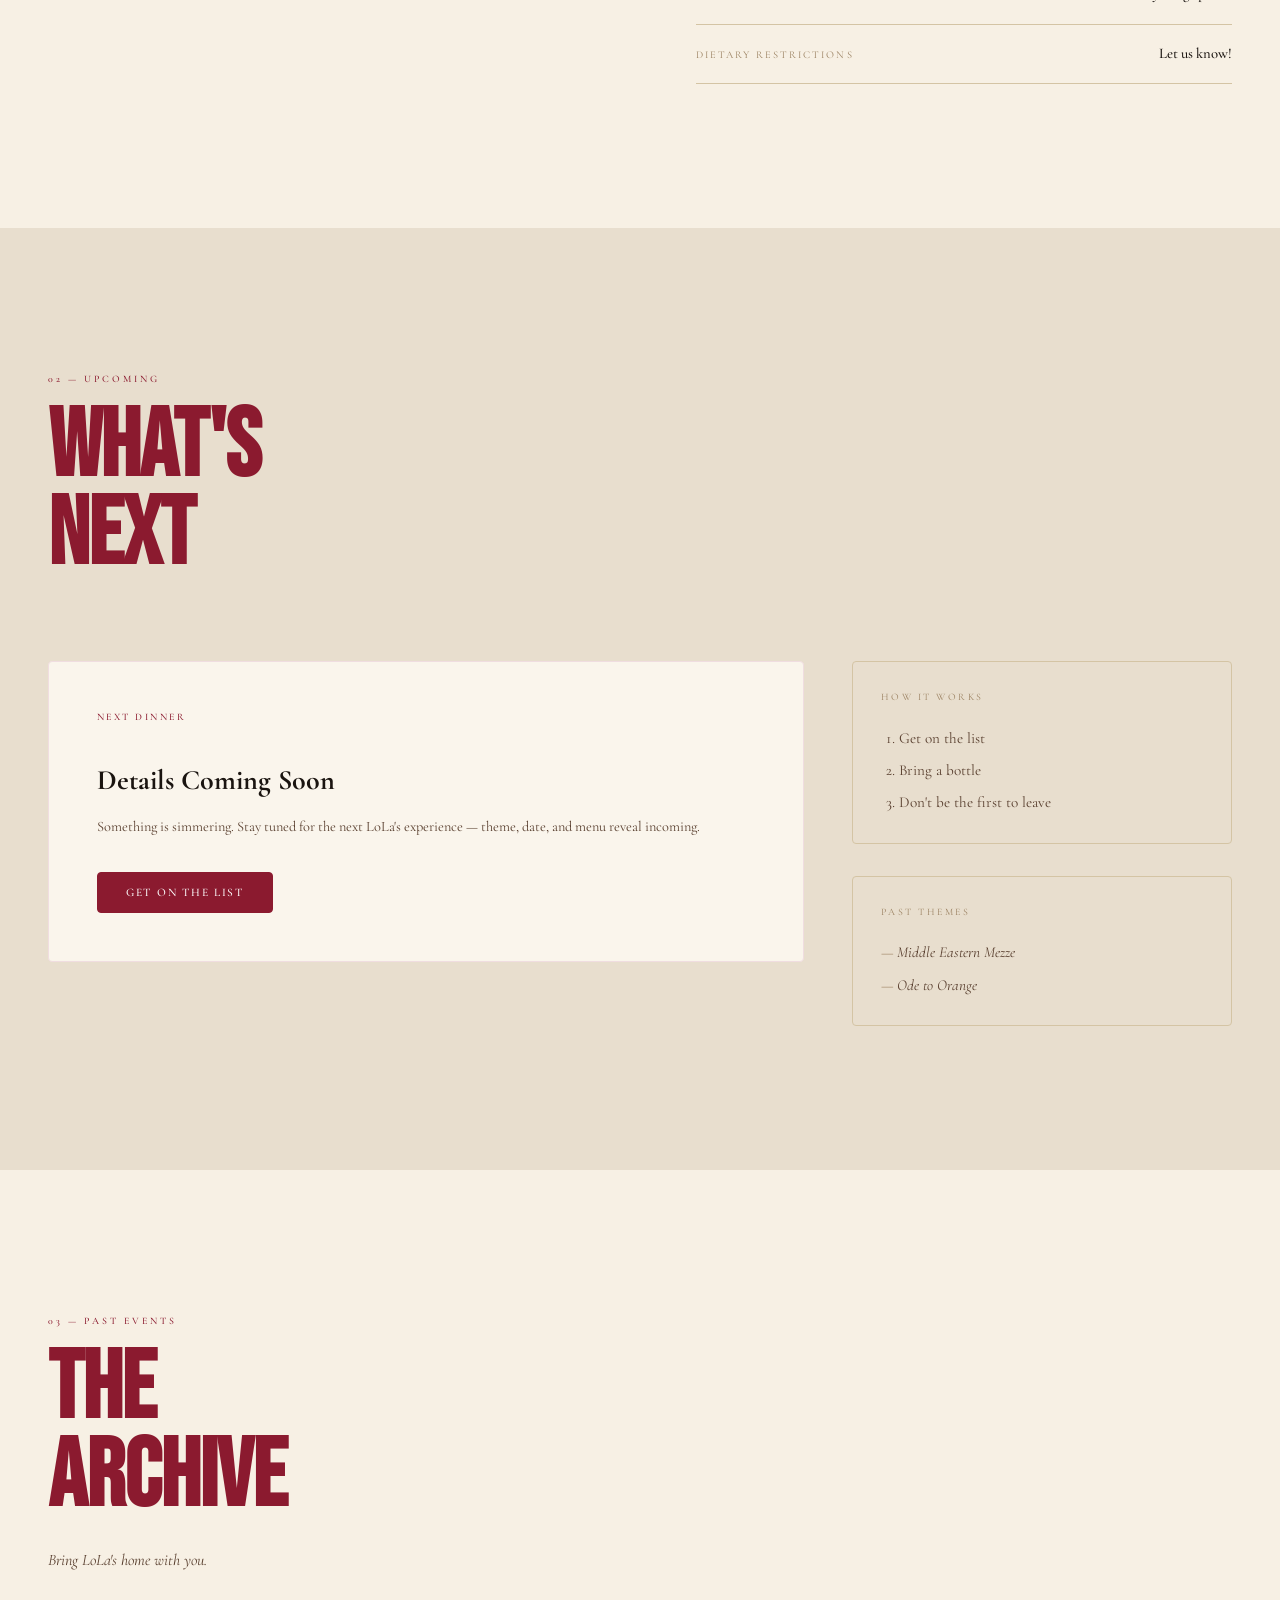
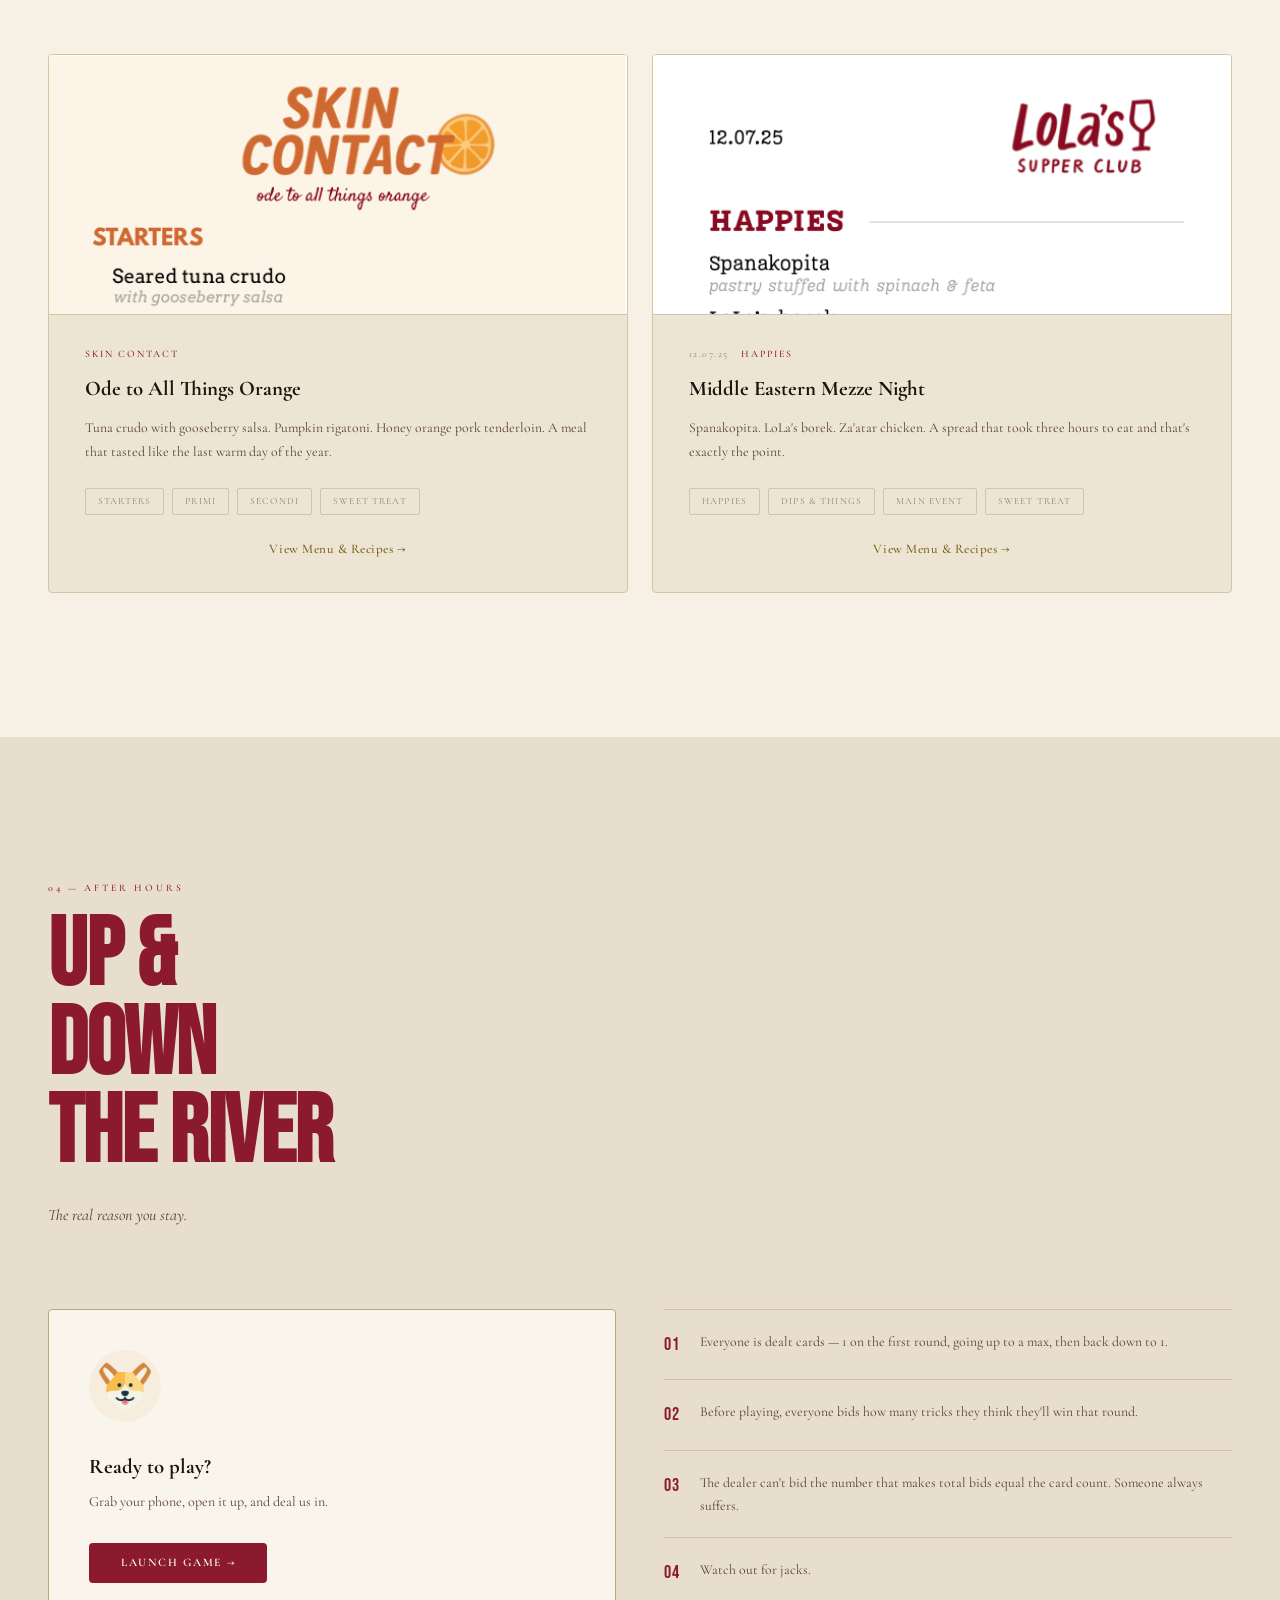
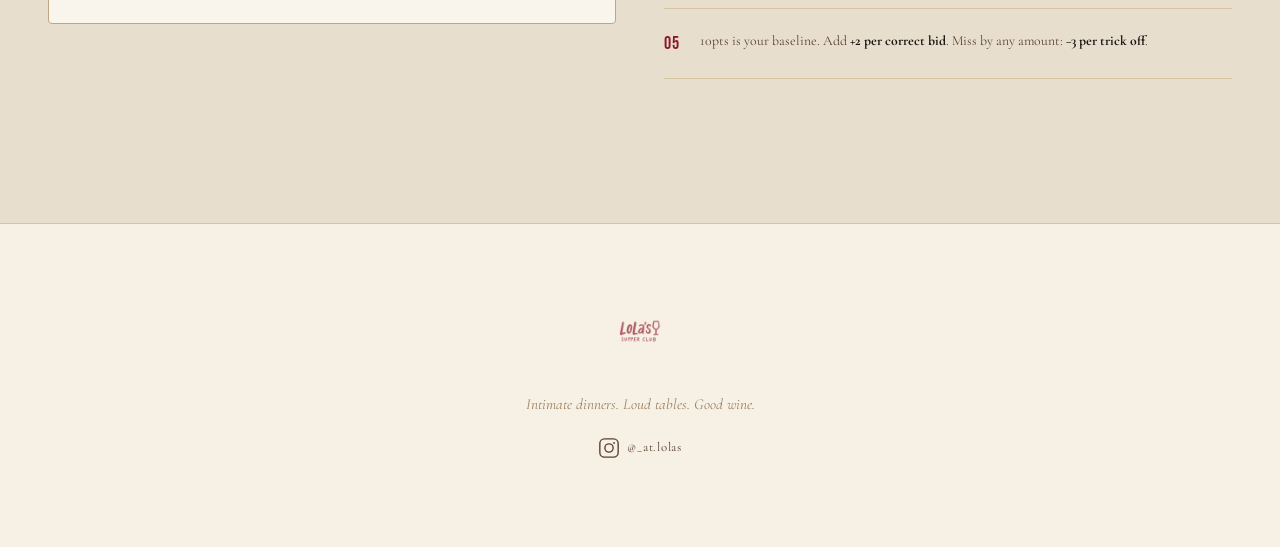
==== commit f73f13ea: "Replace email subscribe link with Tally form Co-Authored-By: Claude Sonnet 4.6 <noreply@anthropic.co" ====
--- a/index.html
+++ b/index.html
@@ -96,7 +96,7 @@
             <p class="upcoming-card-desc">Something is simmering. Stay tuned for the next LoLa's experience &mdash; theme, date, and menu reveal incoming.</p>
           </div>
           <div class="upcoming-card-footer">
-            <a href="mailto:cee8211@gmail?subject=Put me on the list" class="btn btn--outline">Get on the List</a>
+            <a href="https://tally.so/r/LZ028y" target="_blank" rel="noopener" class="btn btn--outline">Get on the List</a>
           </div>
         </div>
         <div class="upcoming-sidebar">
@@ -104,7 +104,6 @@
             <span class="sidebar-label">How it works</span>
             <ol class="sidebar-list">
               <li>Get on the list</li>
-              <li>Receive the invite</li>
               <li>Bring a bottle</li>
               <li>Don't be the first to leave</li>
             </ol>
@@ -184,14 +183,14 @@
       <div class="section-header">
         <span class="section-label">04 &mdash; After Hours</span>
         <h2 class="section-title">Up &amp;<br>Down<br>the River</h2>
-        <p class="section-sub">The card game that ends every LoLa's night the right way.</p>
+        <p class="section-sub">The real reason you stay.</p>
       </div>
       <div class="afterhours-launch">
         <div class="afterhours-card">
           <img src="game/corgi_icon.png" alt="Up and Down the River" class="afterhours-corgi">
           <div class="afterhours-card-text">
             <h3 class="afterhours-card-title">Ready to play?</h3>
-            <p class="afterhours-card-desc">The full game lives at its own address. Grab your phones, open it up, and deal in.</p>
+            <p class="afterhours-card-desc">Grab your phone, open it up, and deal us in.</p>
           </div>
           <a href="game/" target="_blank" class="btn btn--primary afterhours-btn">Launch Game &rarr;</a>
         </div>
@@ -206,11 +205,15 @@
           </div>
           <div class="rule-block">
             <span class="rule-num">03</span>
-            <p>Hit your exact bid: <strong>+10 + bid</strong>. Miss by any amount: <strong>&minus;5 per trick off</strong>.</p>
+            <p>The dealer can't bid the number that makes total bids equal the card count. Someone always suffers.</p>
           </div>
           <div class="rule-block">
             <span class="rule-num">04</span>
-            <p>The dealer can't bid the number that makes total bids equal the card count. Someone always suffers.</p>
+            <p>Watch out for jacks.</p>
+          </div>
+            <div class="rule-block">
+            <span class="rule-num">05</span>
+            <p>10pts is your baseline. Add <strong>+2 per correct bid</strong>. Miss by any amount: <strong>&minus;3 per trick off</strong>.</p>
           </div>
         </div>
       </div>
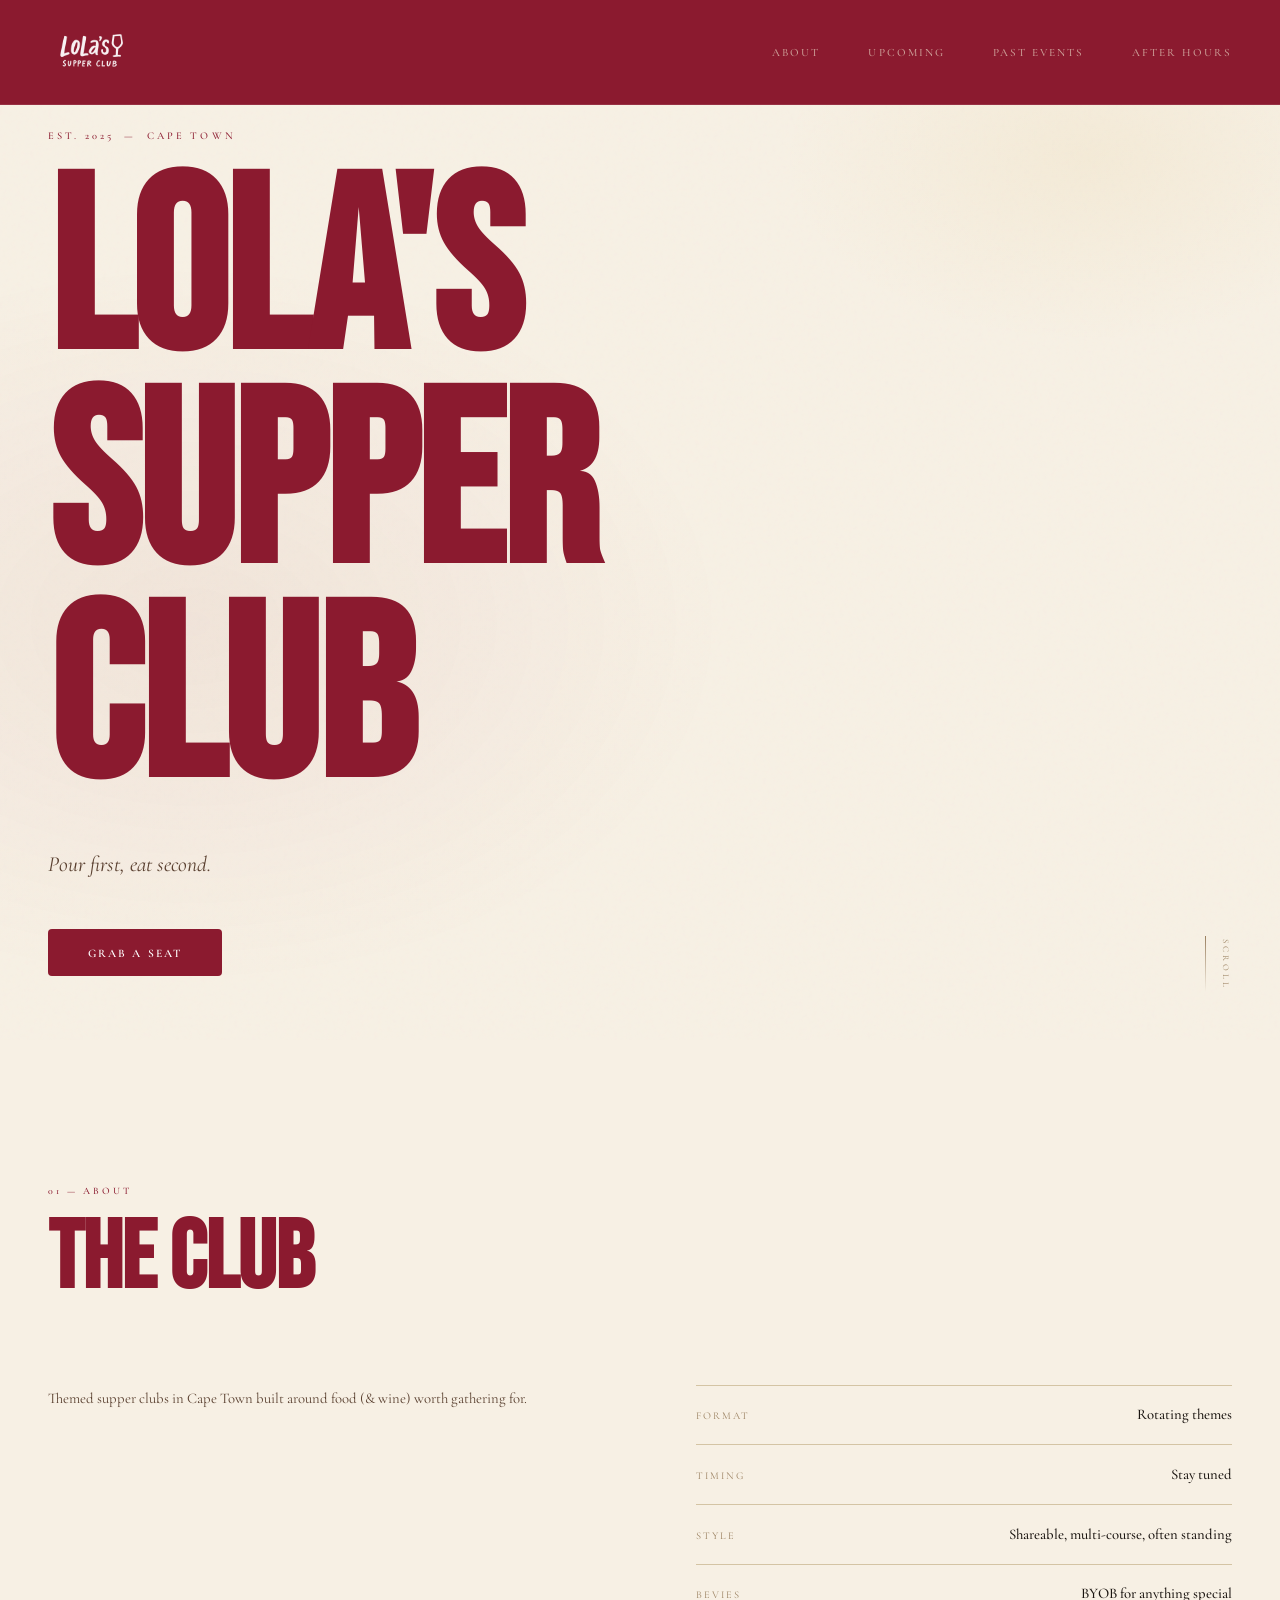
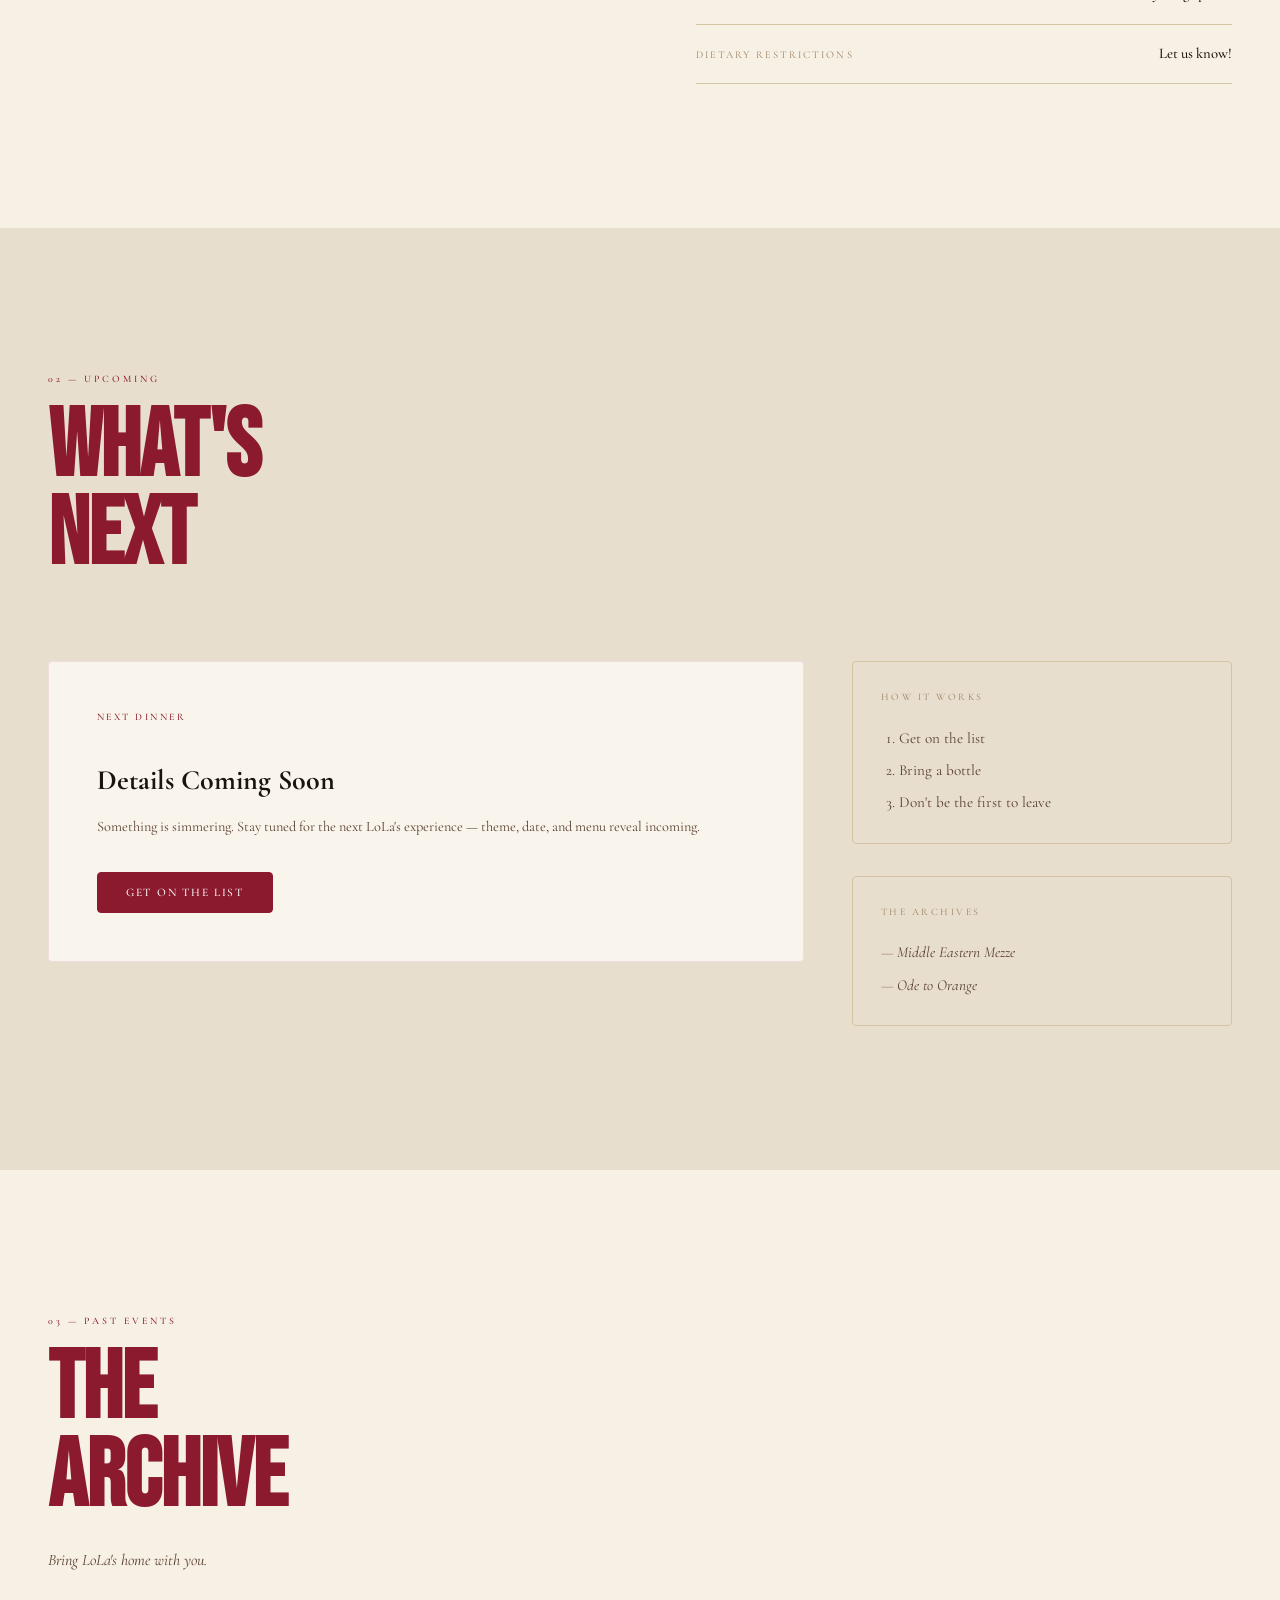
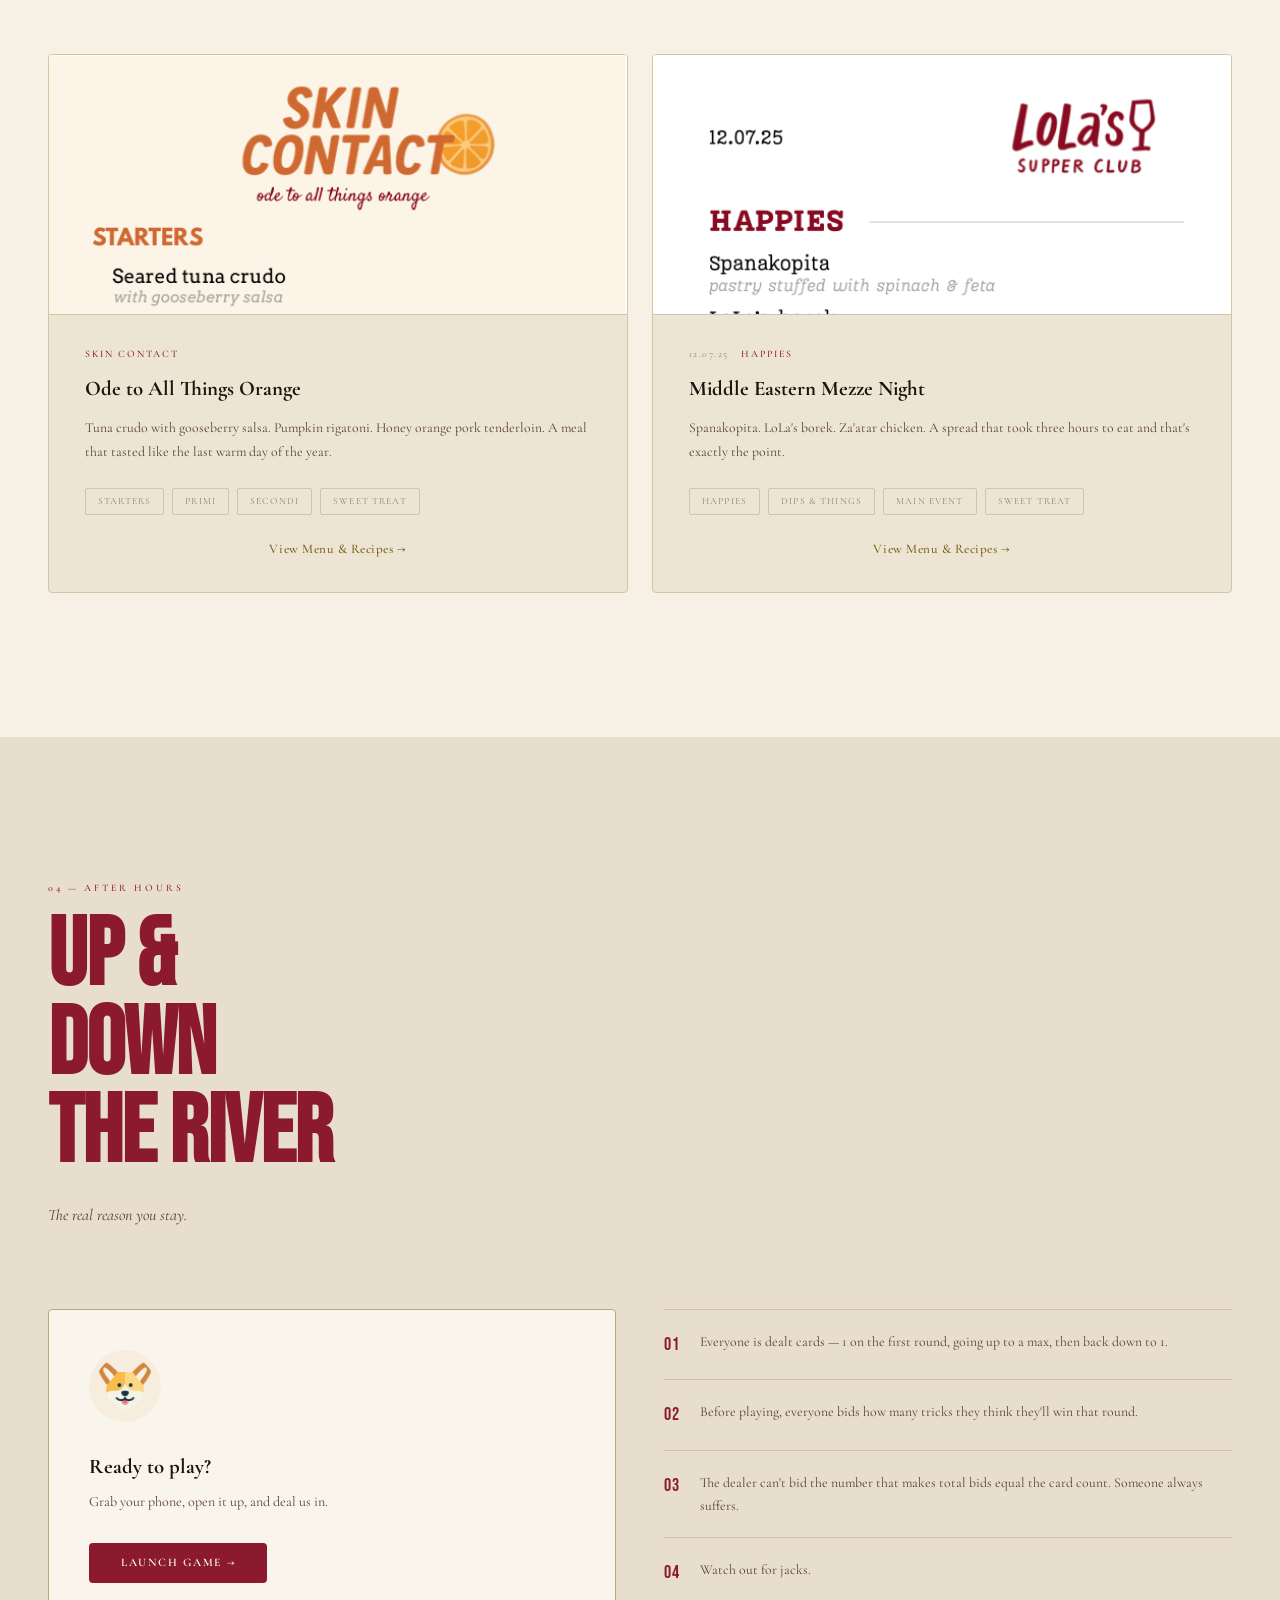
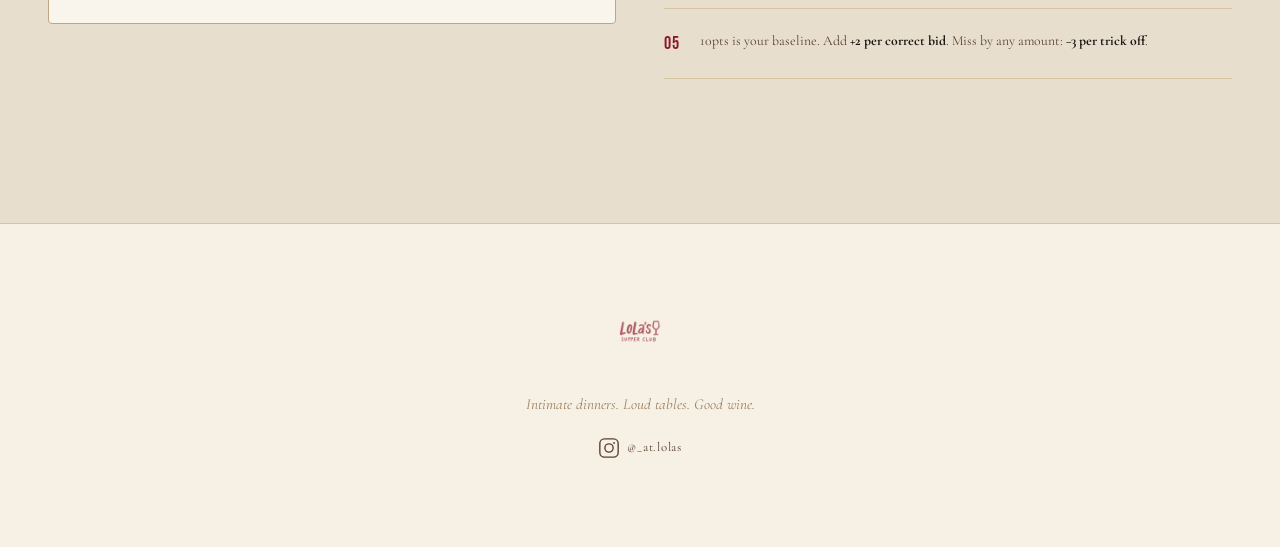
==== commit 1231978d: "Rename 'Past themes' sidebar label to 'The Archives' Co-Authored-By: Claude Sonnet 4.6 <noreply@anth" ====
--- a/index.html
+++ b/index.html
@@ -109,7 +109,7 @@
             </ol>
           </div>
           <div class="sidebar-block">
-            <span class="sidebar-label">Past themes</span>
+            <span class="sidebar-label">The Archives</span>
             <ul class="sidebar-tags">
               <li>Middle Eastern Mezze</li>
               <li>Ode to Orange</li>
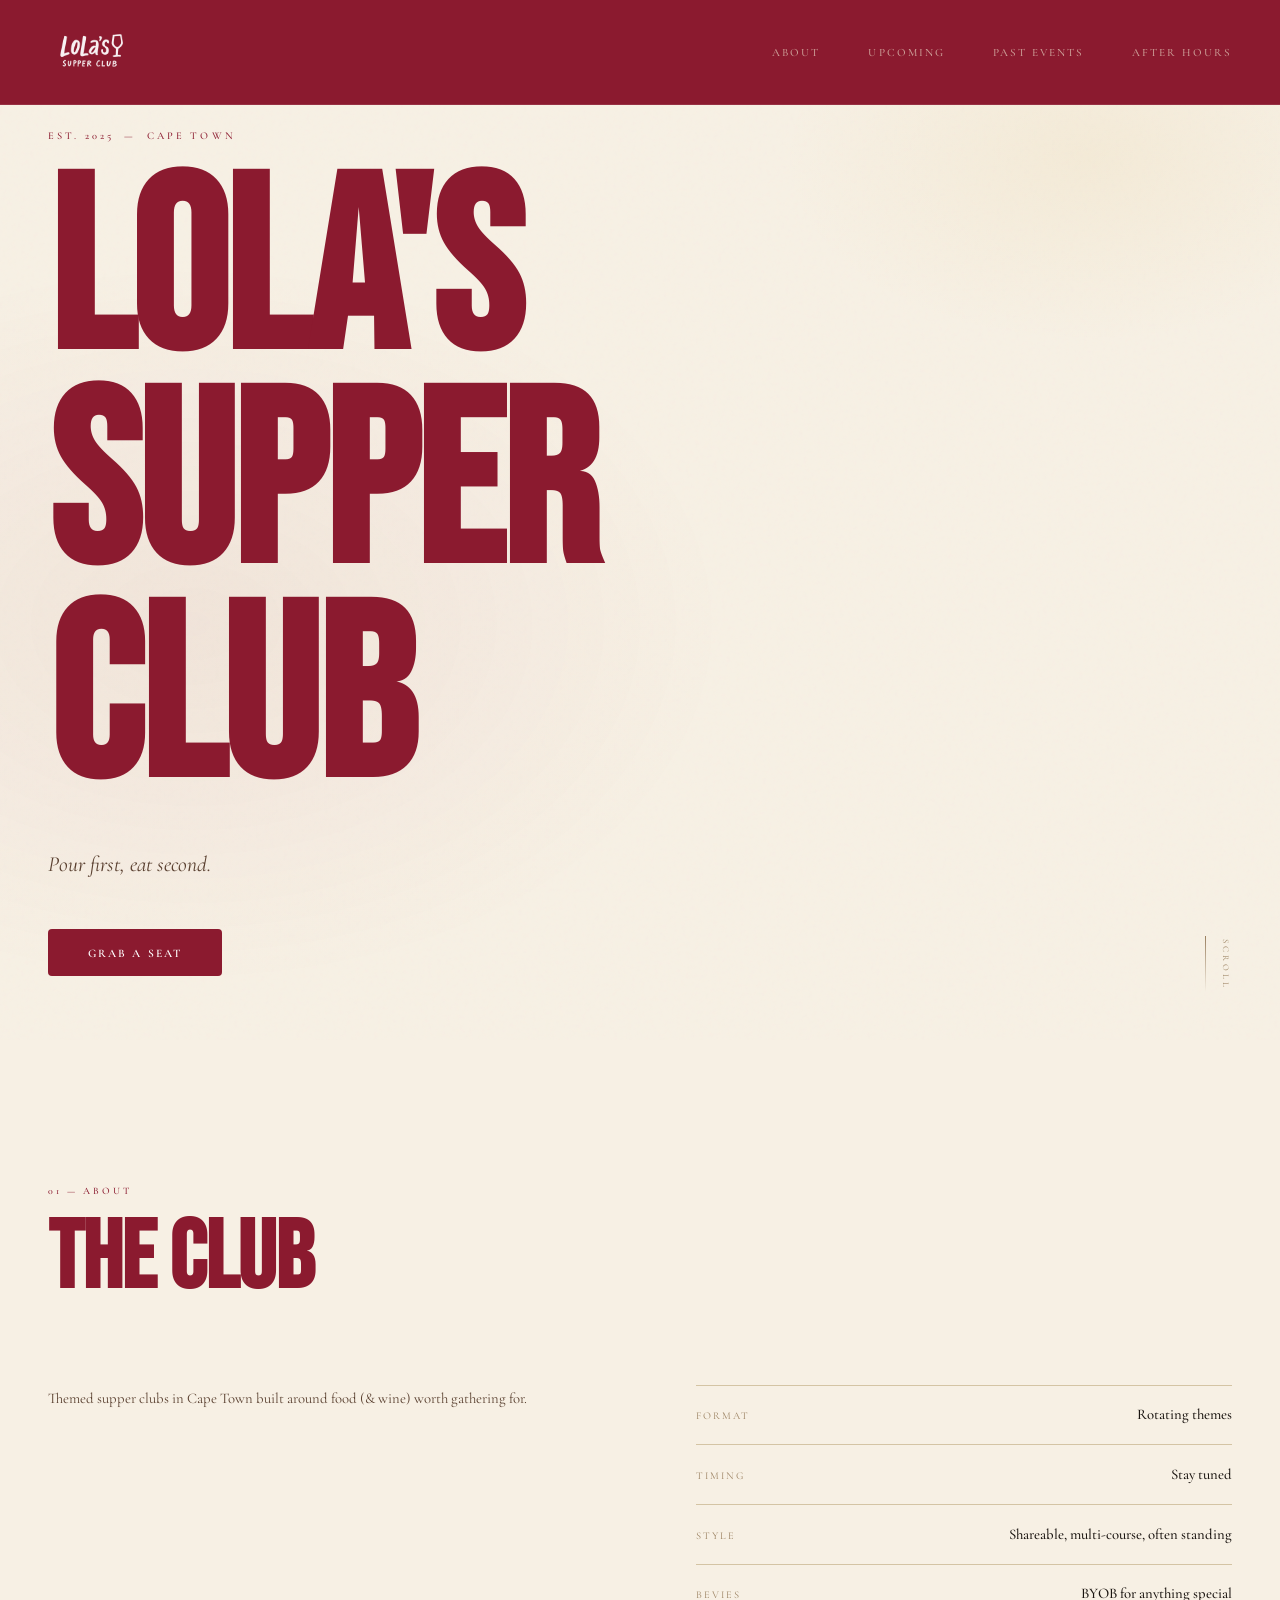
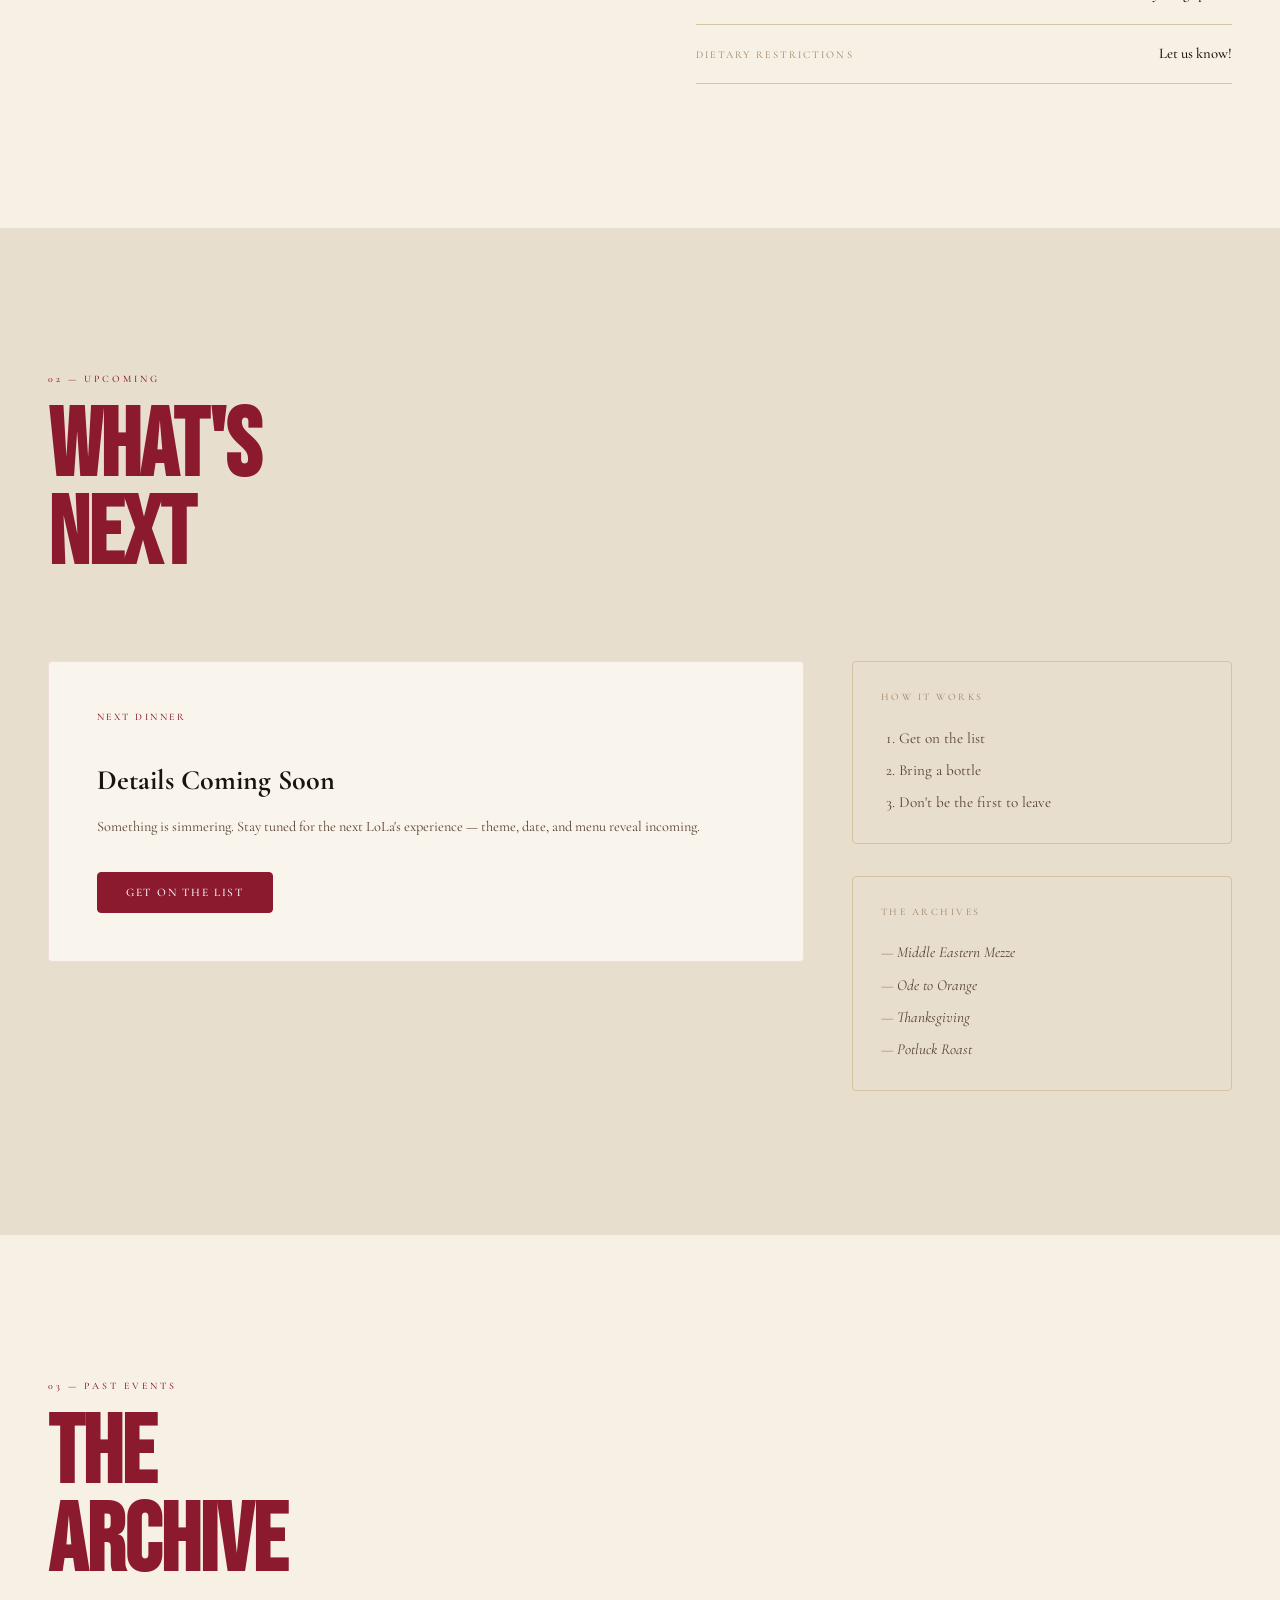
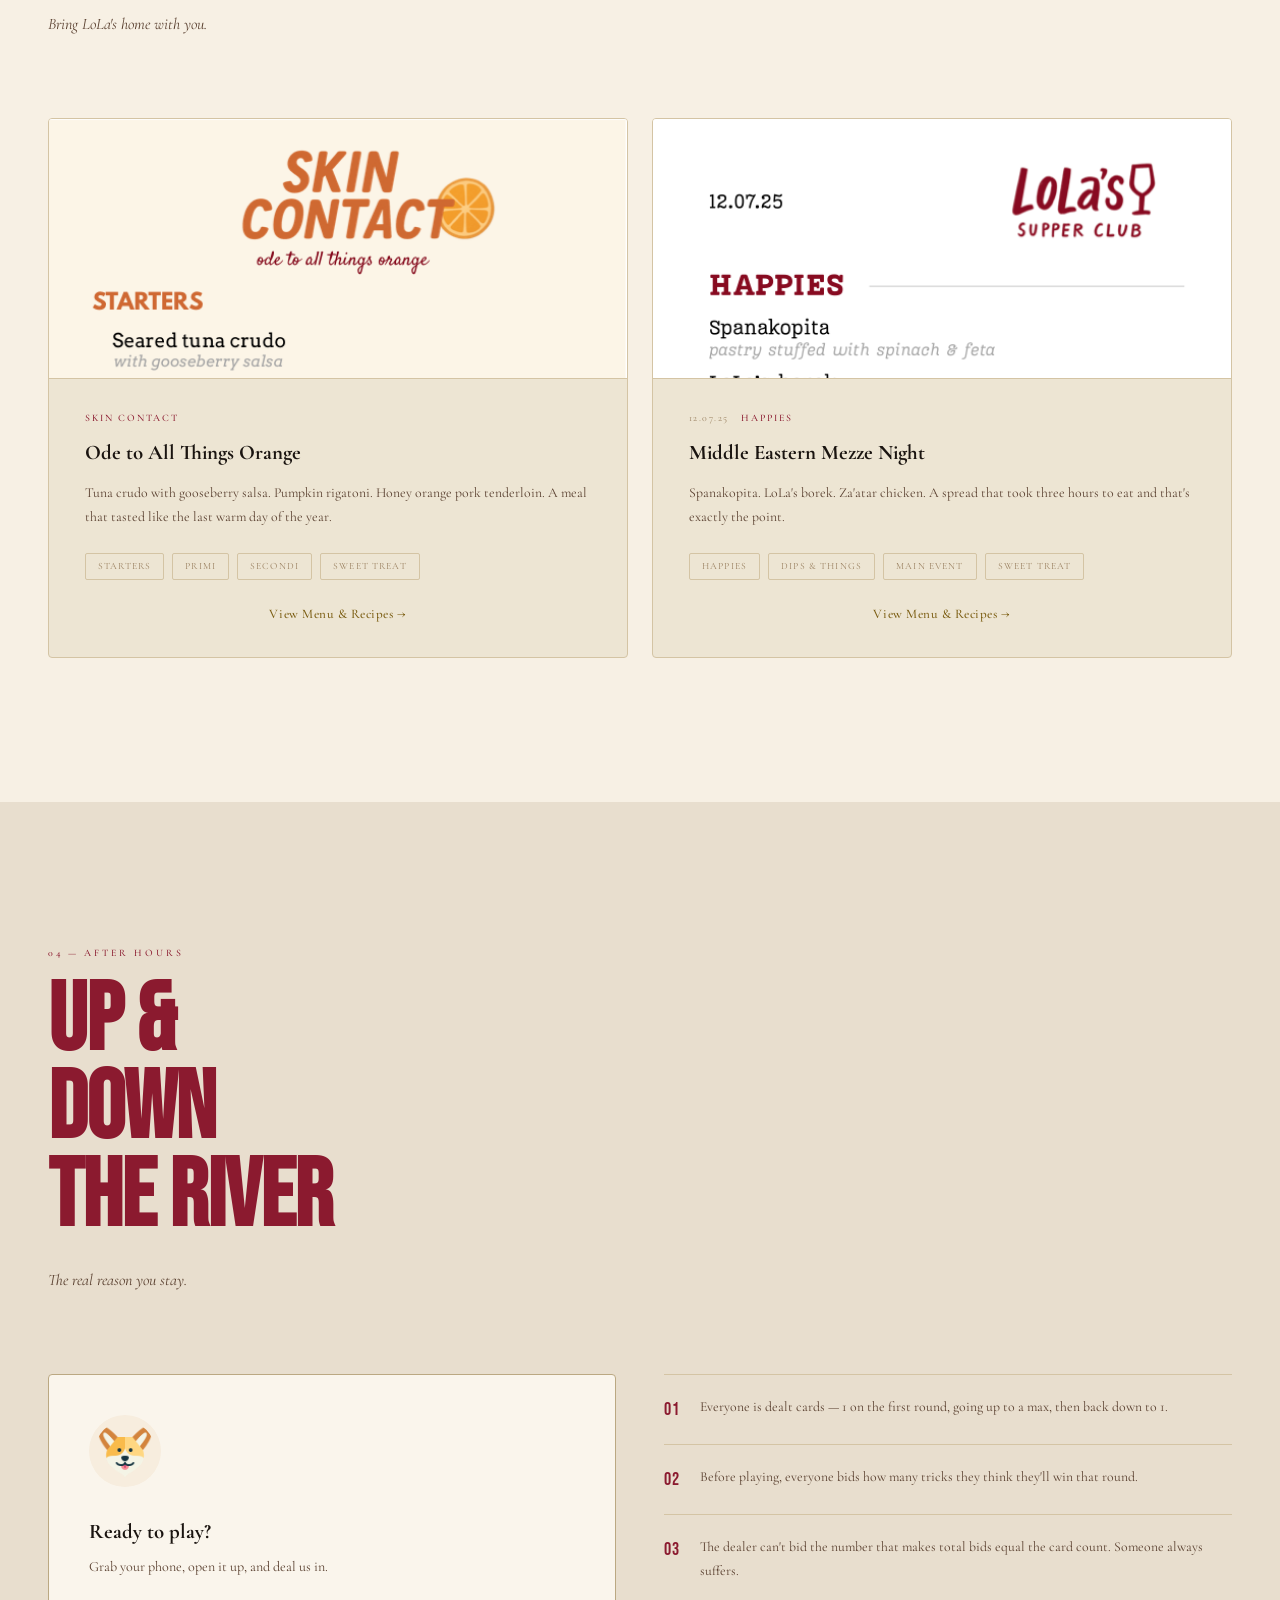
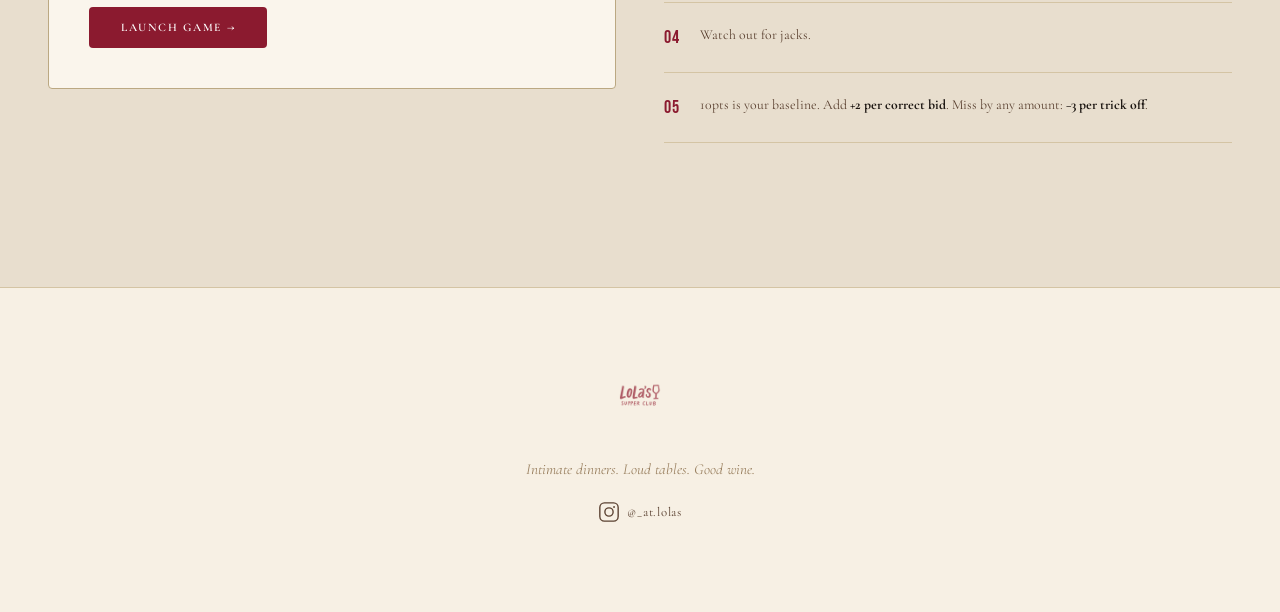
==== commit 295ddbed: "Add Thanksgiving and Potluck Roast to The Archives Co-Authored-By: Claude Sonnet 4.6 <noreply@anthro" ====
--- a/index.html
+++ b/index.html
@@ -113,6 +113,8 @@
             <ul class="sidebar-tags">
               <li>Middle Eastern Mezze</li>
               <li>Ode to Orange</li>
+              <li>Thanksgiving</li>
+              <li>Potluck Roast</li>
             </ul>
           </div>
         </div>
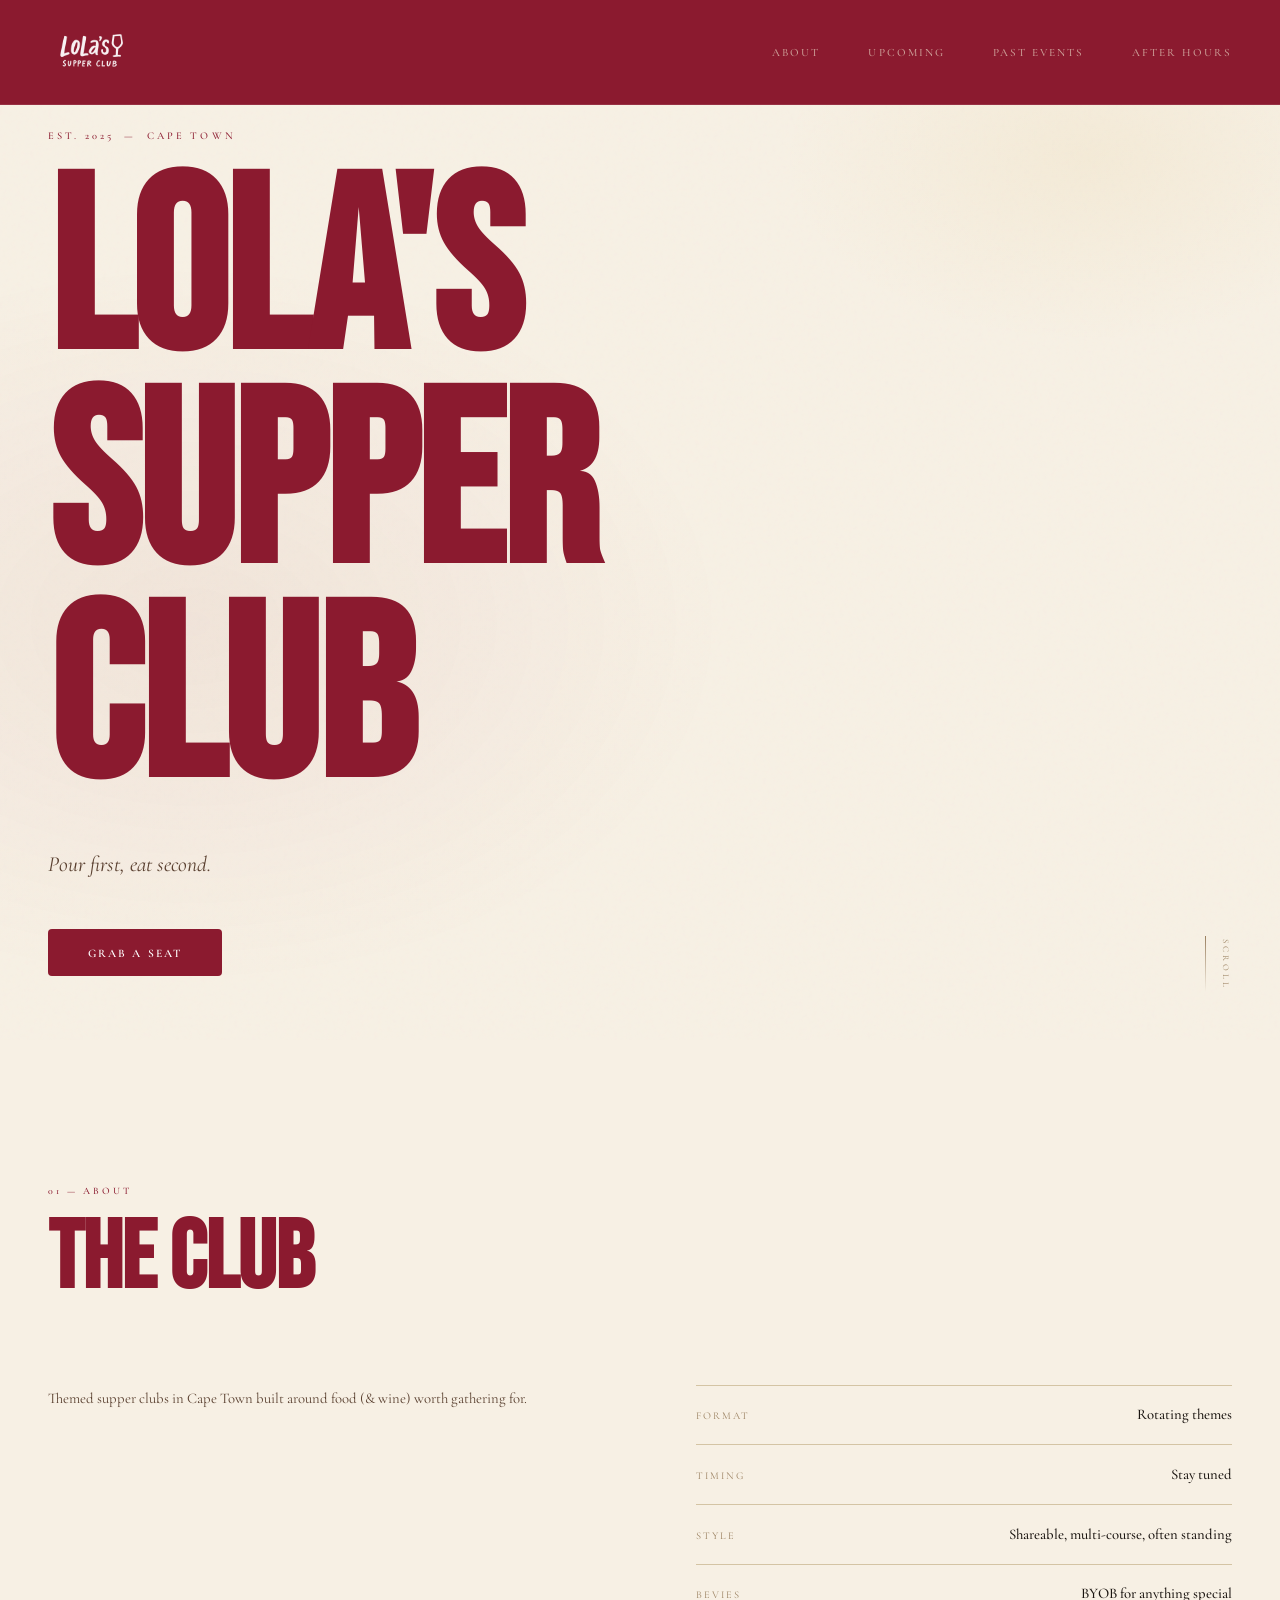
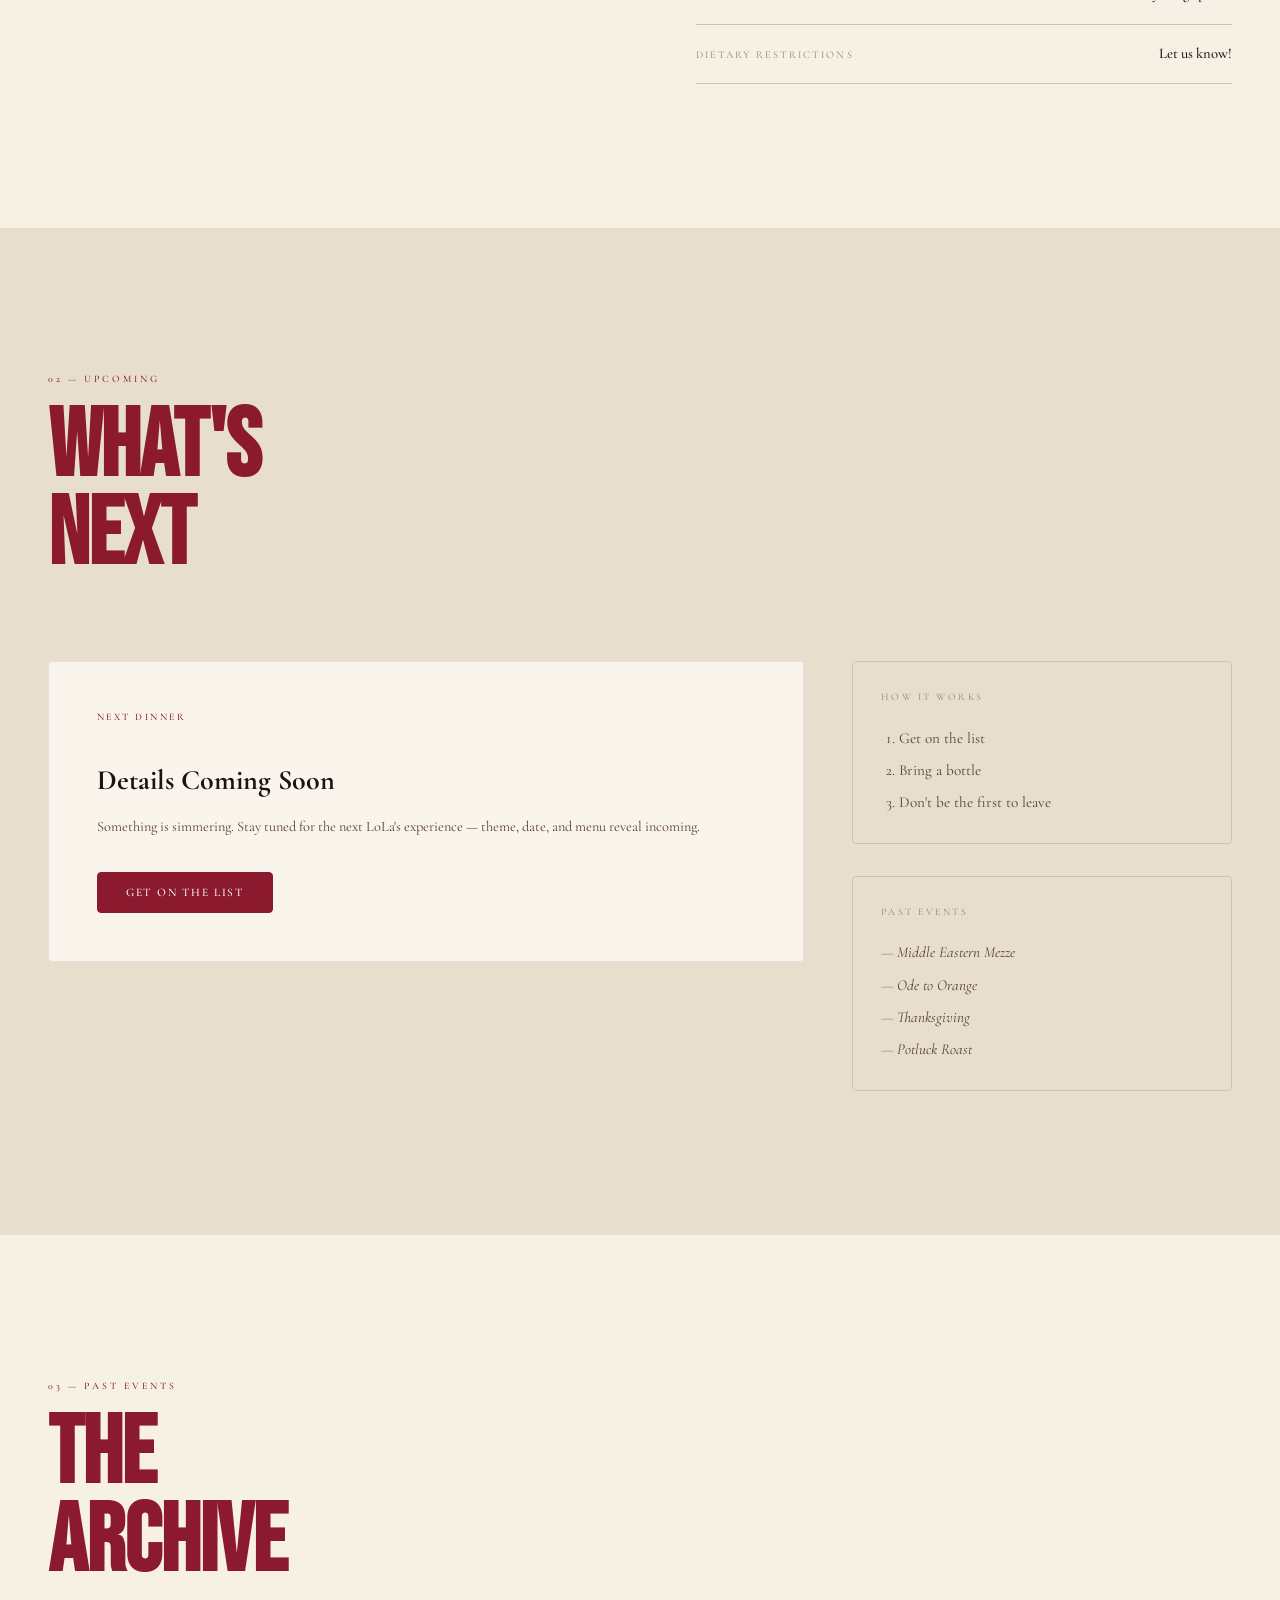
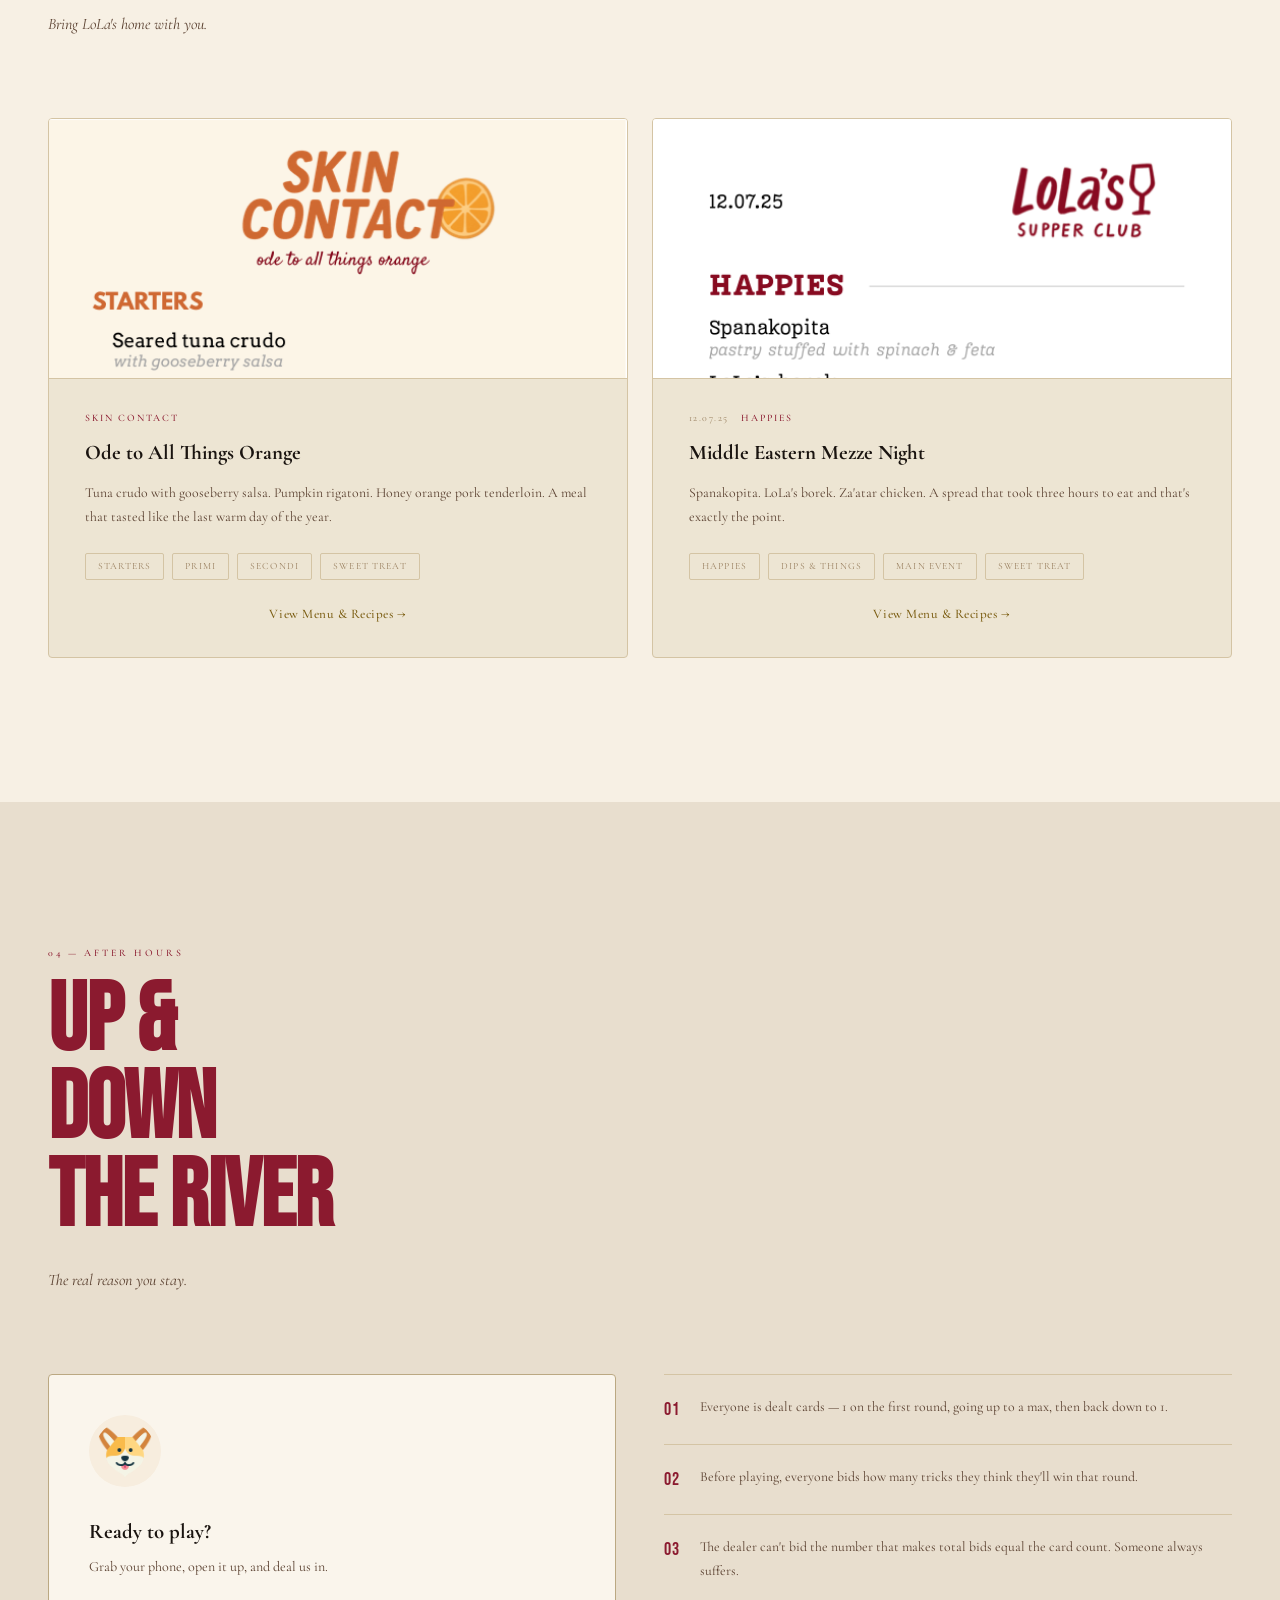
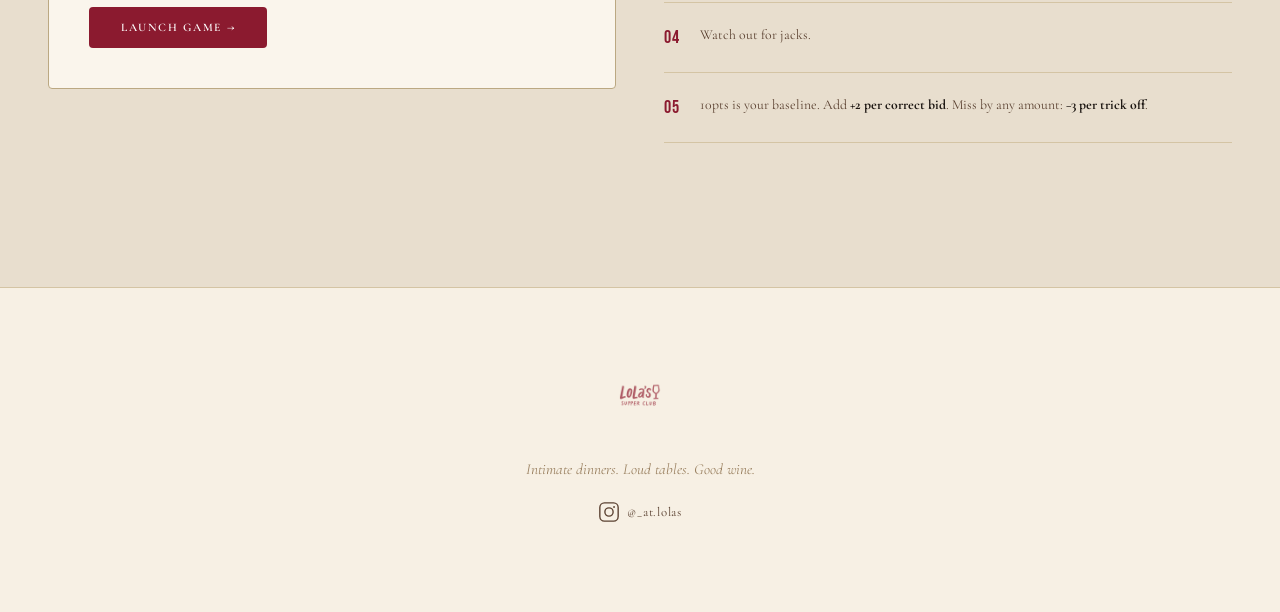
==== commit b518a3bd: "Add wine glass favicon Co-Authored-By: Claude Sonnet 4.6 <noreply@anthropic.com>" ====
--- a/index.html
+++ b/index.html
@@ -4,6 +4,7 @@
   <meta charset="UTF-8">
   <meta name="viewport" content="width=device-width, initial-scale=1.0">
   <title>LoLa's Supper Club</title>
+  <link rel="icon" type="image/png" href="favicon.png">
   <link rel="preconnect" href="https://fonts.googleapis.com">
   <link rel="preconnect" href="https://fonts.gstatic.com" crossorigin>
   <link href="https://fonts.googleapis.com/css2?family=Bebas+Neue&family=Cormorant+Garamond:ital,wght@0,300;0,400;0,500;0,600;1,300;1,400;1,500;1,600&family=Playfair+Display:ital,wght@0,400;0,600;0,700;1,400;1,600&family=Inter:wght@300;400;500;600&display=swap" rel="stylesheet">
@@ -109,7 +110,7 @@
             </ol>
           </div>
           <div class="sidebar-block">
-            <span class="sidebar-label">The Archives</span>
+            <span class="sidebar-label">Past Events</span>
             <ul class="sidebar-tags">
               <li>Middle Eastern Mezze</li>
               <li>Ode to Orange</li>
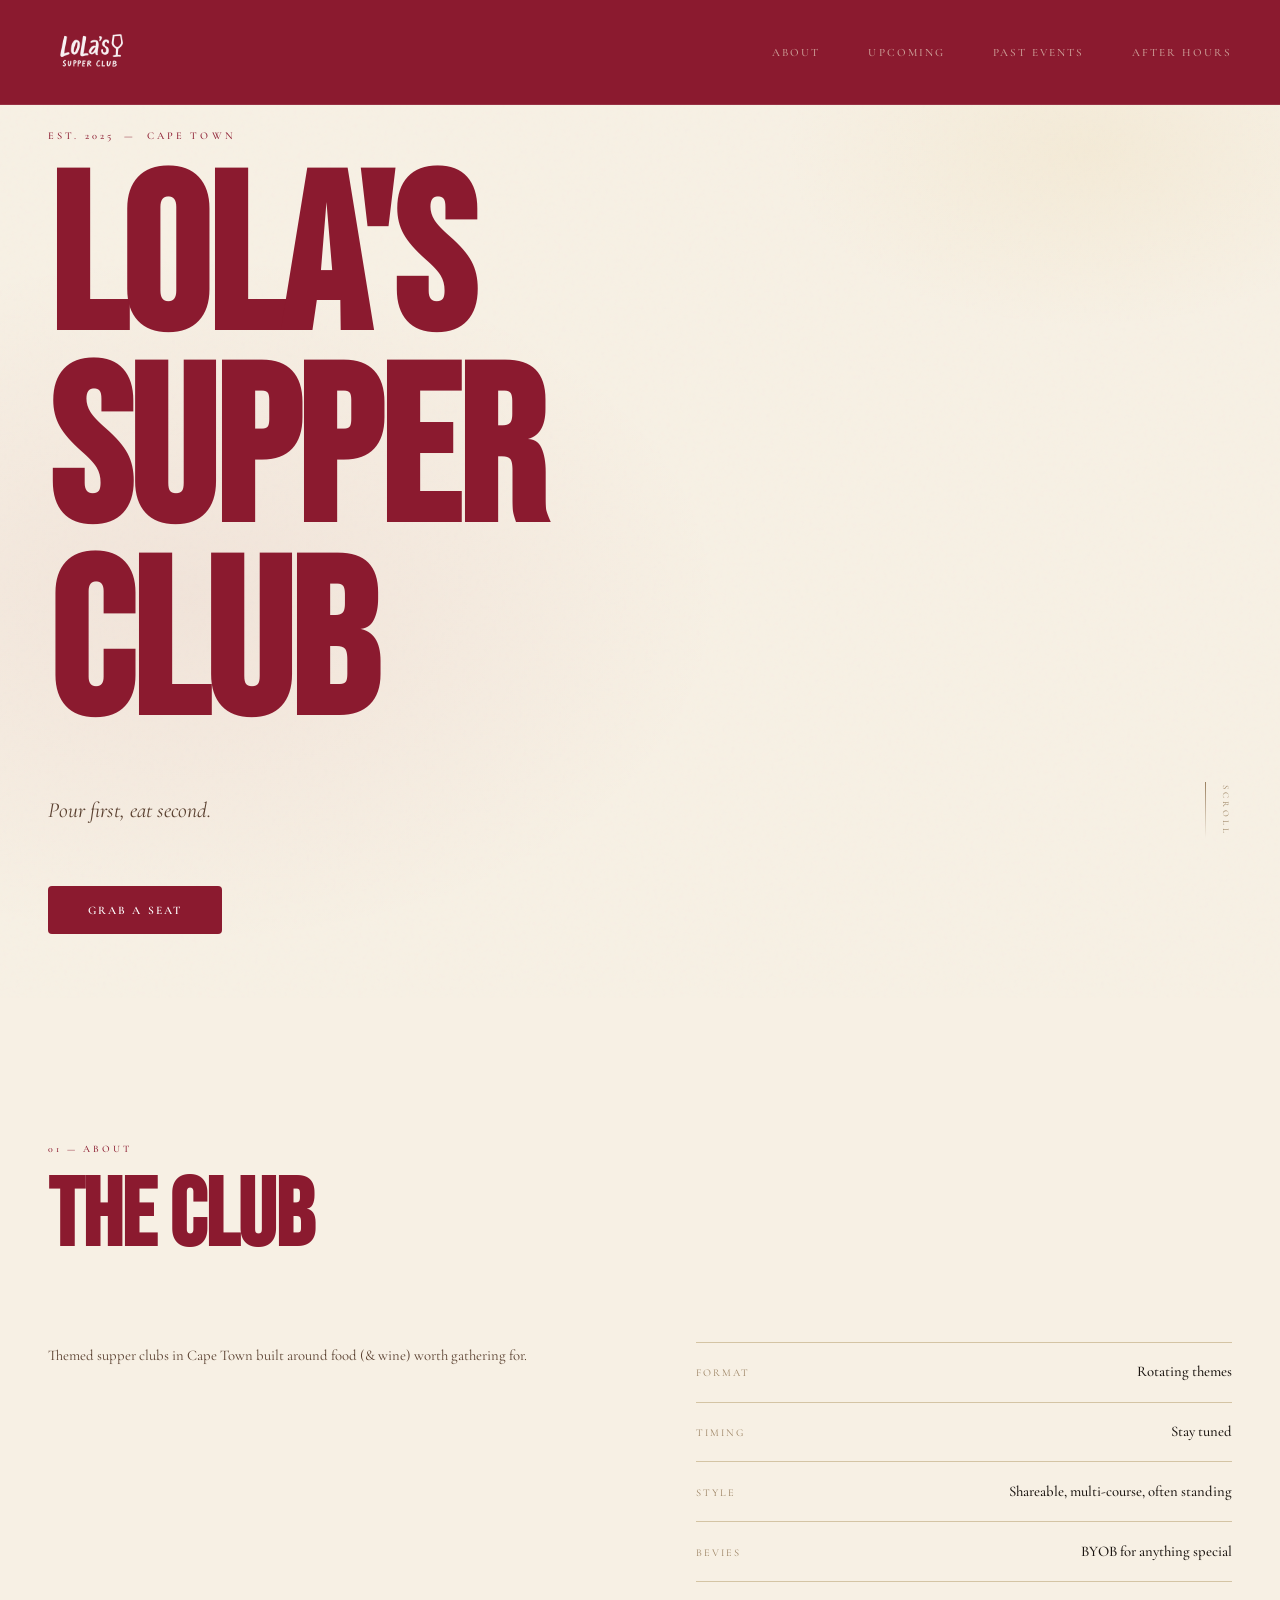
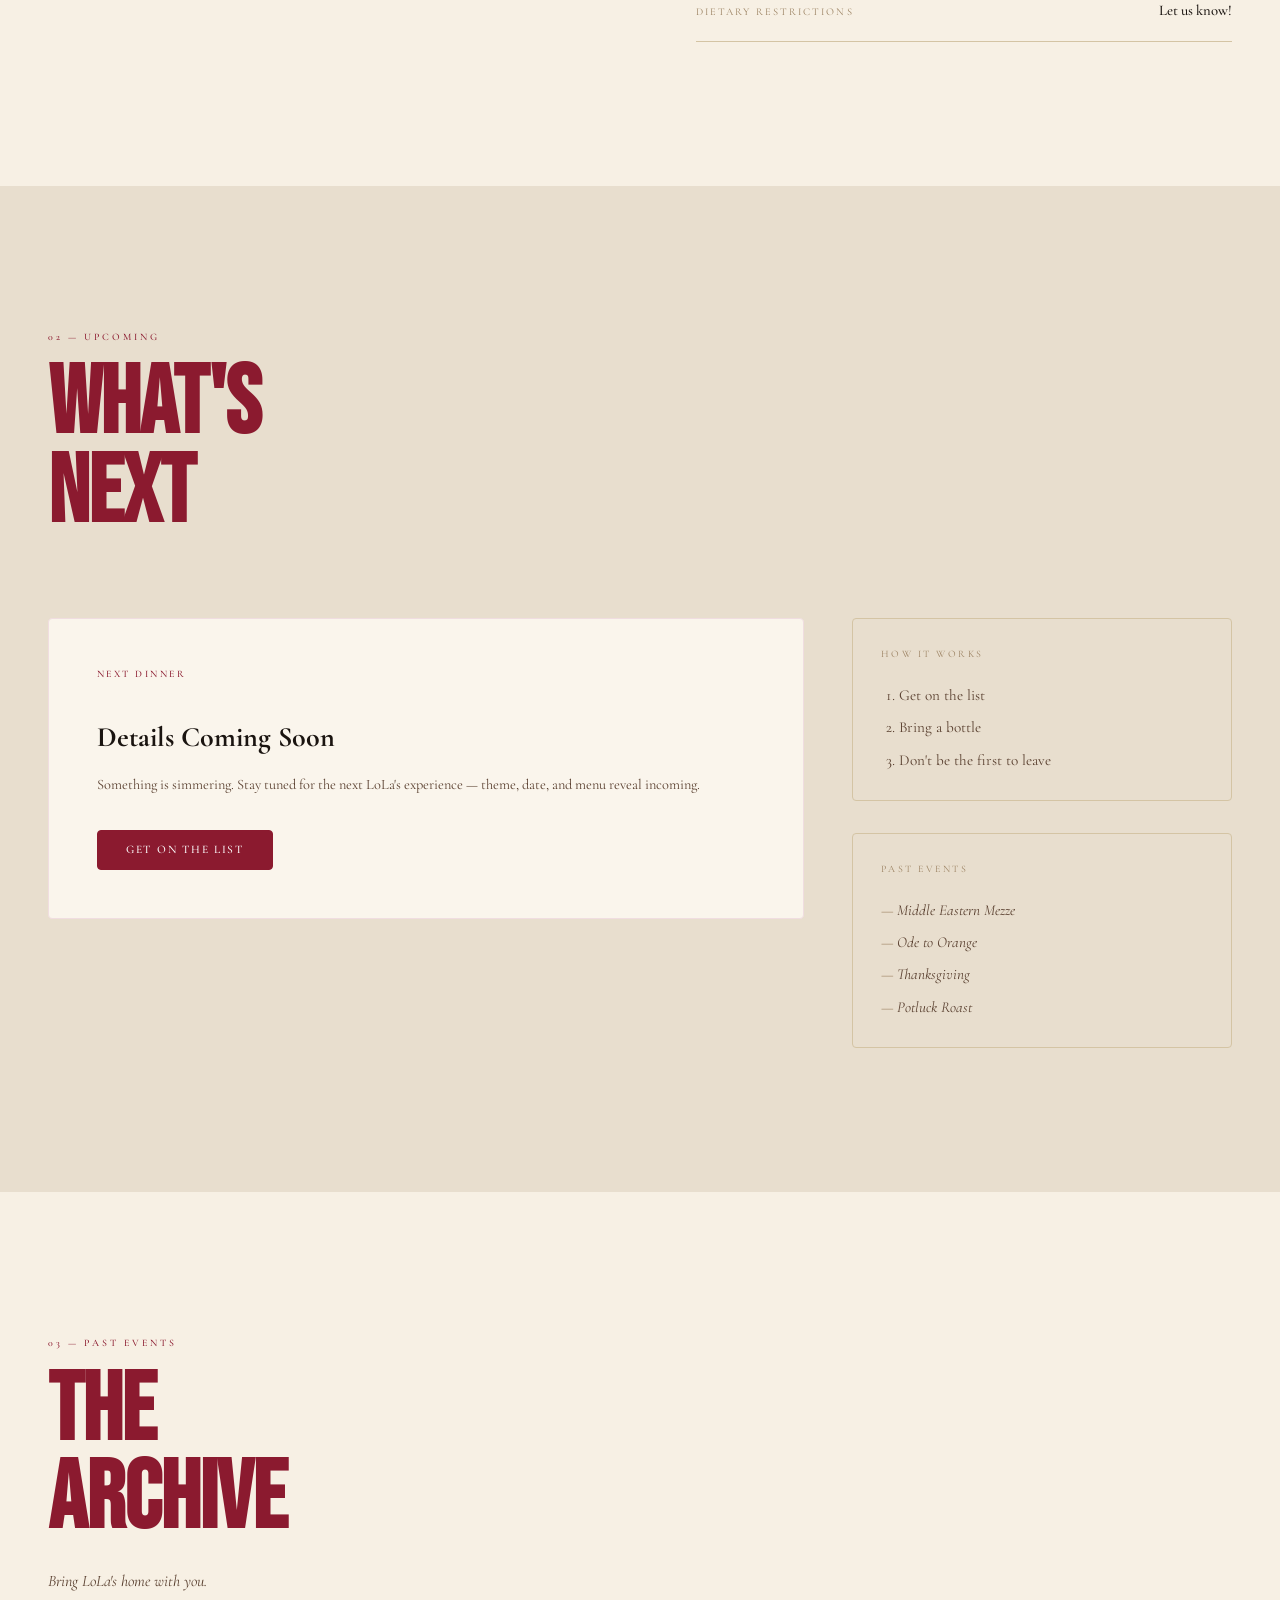
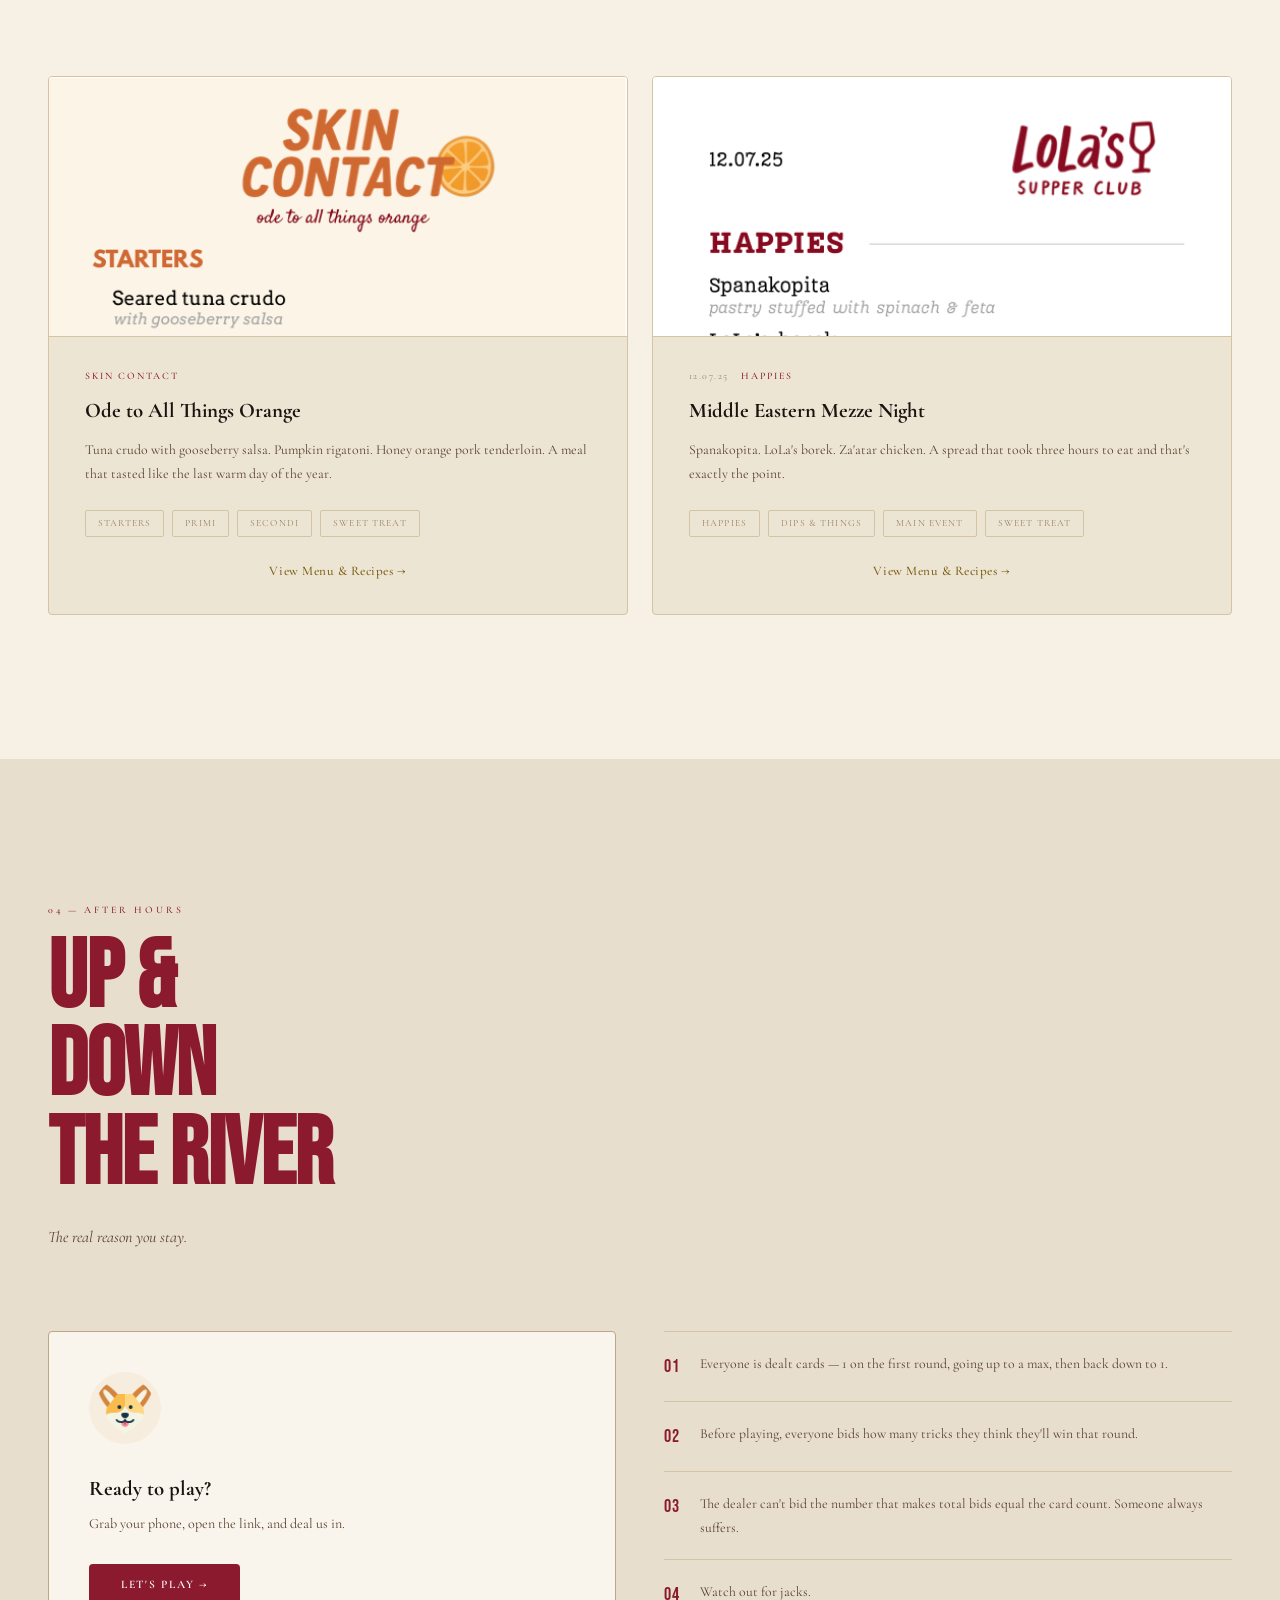
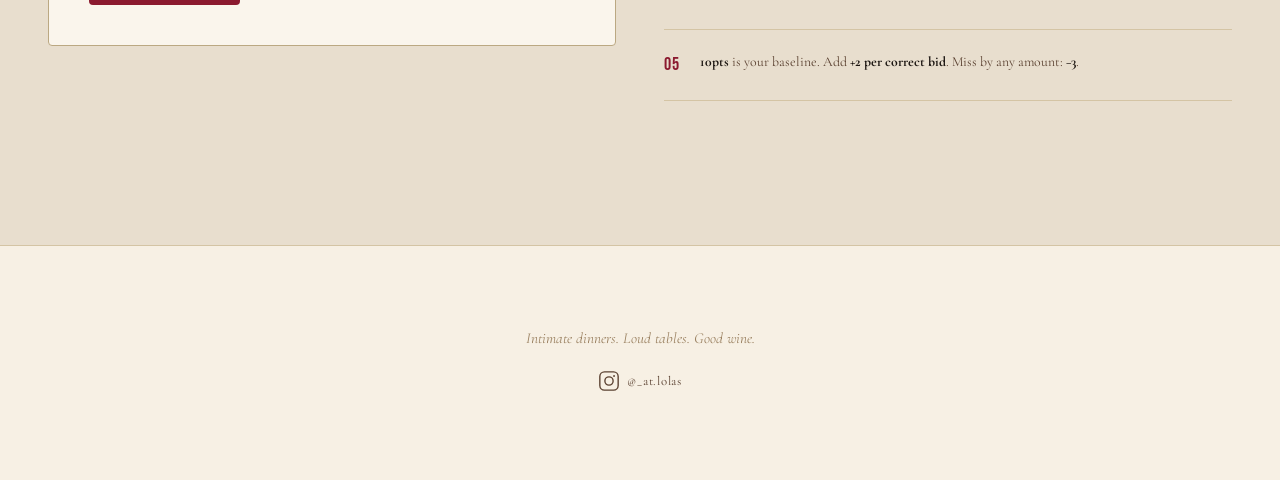
==== commit d1e764cf: "Add round setup screen to game, minor homepage tweaks, clean up unused files - Game: new Round Setup" ====
--- a/index.html
+++ b/index.html
@@ -36,12 +36,14 @@
     <div class="hero-content">
       <p class="hero-eyebrow">est. 2025 &nbsp;—&nbsp; Cape Town</p>
       <h1 class="hero-title">LoLa's<br>Supper<br>Club</h1>
-      <p class="hero-sub">Pour first, eat second.</p>
+      <div class="hero-sub-row">
+        <p class="hero-sub">Pour first, eat second.</p>
+        <div class="hero-scroll">
+          <span>scroll</span>
+          <div class="scroll-line"></div>
+        </div>
+      </div>
       <a href="#about" class="hero-cta">Grab a Seat</a>
-    </div>
-    <div class="hero-scroll">
-      <span>scroll</span>
-      <div class="scroll-line"></div>
     </div>
   </section>
 
@@ -193,9 +195,9 @@
           <img src="game/corgi_icon.png" alt="Up and Down the River" class="afterhours-corgi">
           <div class="afterhours-card-text">
             <h3 class="afterhours-card-title">Ready to play?</h3>
-            <p class="afterhours-card-desc">Grab your phone, open it up, and deal us in.</p>
-          </div>
-          <a href="game/" target="_blank" class="btn btn--primary afterhours-btn">Launch Game &rarr;</a>
+            <p class="afterhours-card-desc">Grab your phone, open the link, and deal us in.</p>
+          </div>
+          <a href="game/" target="_blank" class="btn btn--primary afterhours-btn">Let's play &rarr;</a>
         </div>
         <div class="afterhours-rules">
           <div class="rule-block">
@@ -216,7 +218,7 @@
           </div>
             <div class="rule-block">
             <span class="rule-num">05</span>
-            <p>10pts is your baseline. Add <strong>+2 per correct bid</strong>. Miss by any amount: <strong>&minus;3 per trick off</strong>.</p>
+            <p><strong>10pts</strong> is your baseline. Add <strong>+2 per correct bid</strong>. Miss by any amount: <strong>&minus;3</strong>.</p>
           </div>
         </div>
       </div>
@@ -226,7 +228,6 @@
   <!-- Footer -->
   <footer class="site-footer">
     <div class="footer-inner">
-      <img src="LoLas Logo.png" alt="LoLa's Supper Club" class="footer-logo">
       <p class="footer-tagline">Intimate dinners. Loud tables. Good wine.</p>
       <a href="https://www.instagram.com/_at.lolas" target="_blank" rel="noopener" class="footer-instagram">
         <svg xmlns="http://www.w3.org/2000/svg" viewBox="0 0 24 24" width="22" height="22" fill="none" stroke="currentColor" stroke-width="1.5" stroke-linecap="round" stroke-linejoin="round">
--- a/styles.css
+++ b/styles.css
@@ -212,19 +212,25 @@
 
 .hero-title {
   font-family: var(--ff-display);
-  font-size: clamp(5.5rem, 19vw, 22rem);
+  font-size: clamp(4.95rem, 17.1vw, 19.8rem);
   line-height: 0.88;
   letter-spacing: -0.01em;
   color: var(--red);
   margin-bottom: 2.25rem;
 }
 
+.hero-sub-row {
+  display: flex;
+  align-items: center;
+  justify-content: space-between;
+  margin-bottom: 3rem;
+}
+
 .hero-sub {
   font-family: var(--ff-serif);
   font-style: italic;
   font-size: clamp(1rem, 2.2vw, 1.35rem);
   color: var(--text-mid);
-  margin-bottom: 3rem;
   max-width: 380px;
 }
 
@@ -247,9 +253,6 @@
 }
 
 .hero-scroll {
-  position: absolute;
-  bottom: 3rem;
-  right: 3rem;
   display: flex;
   flex-direction: column;
   align-items: center;
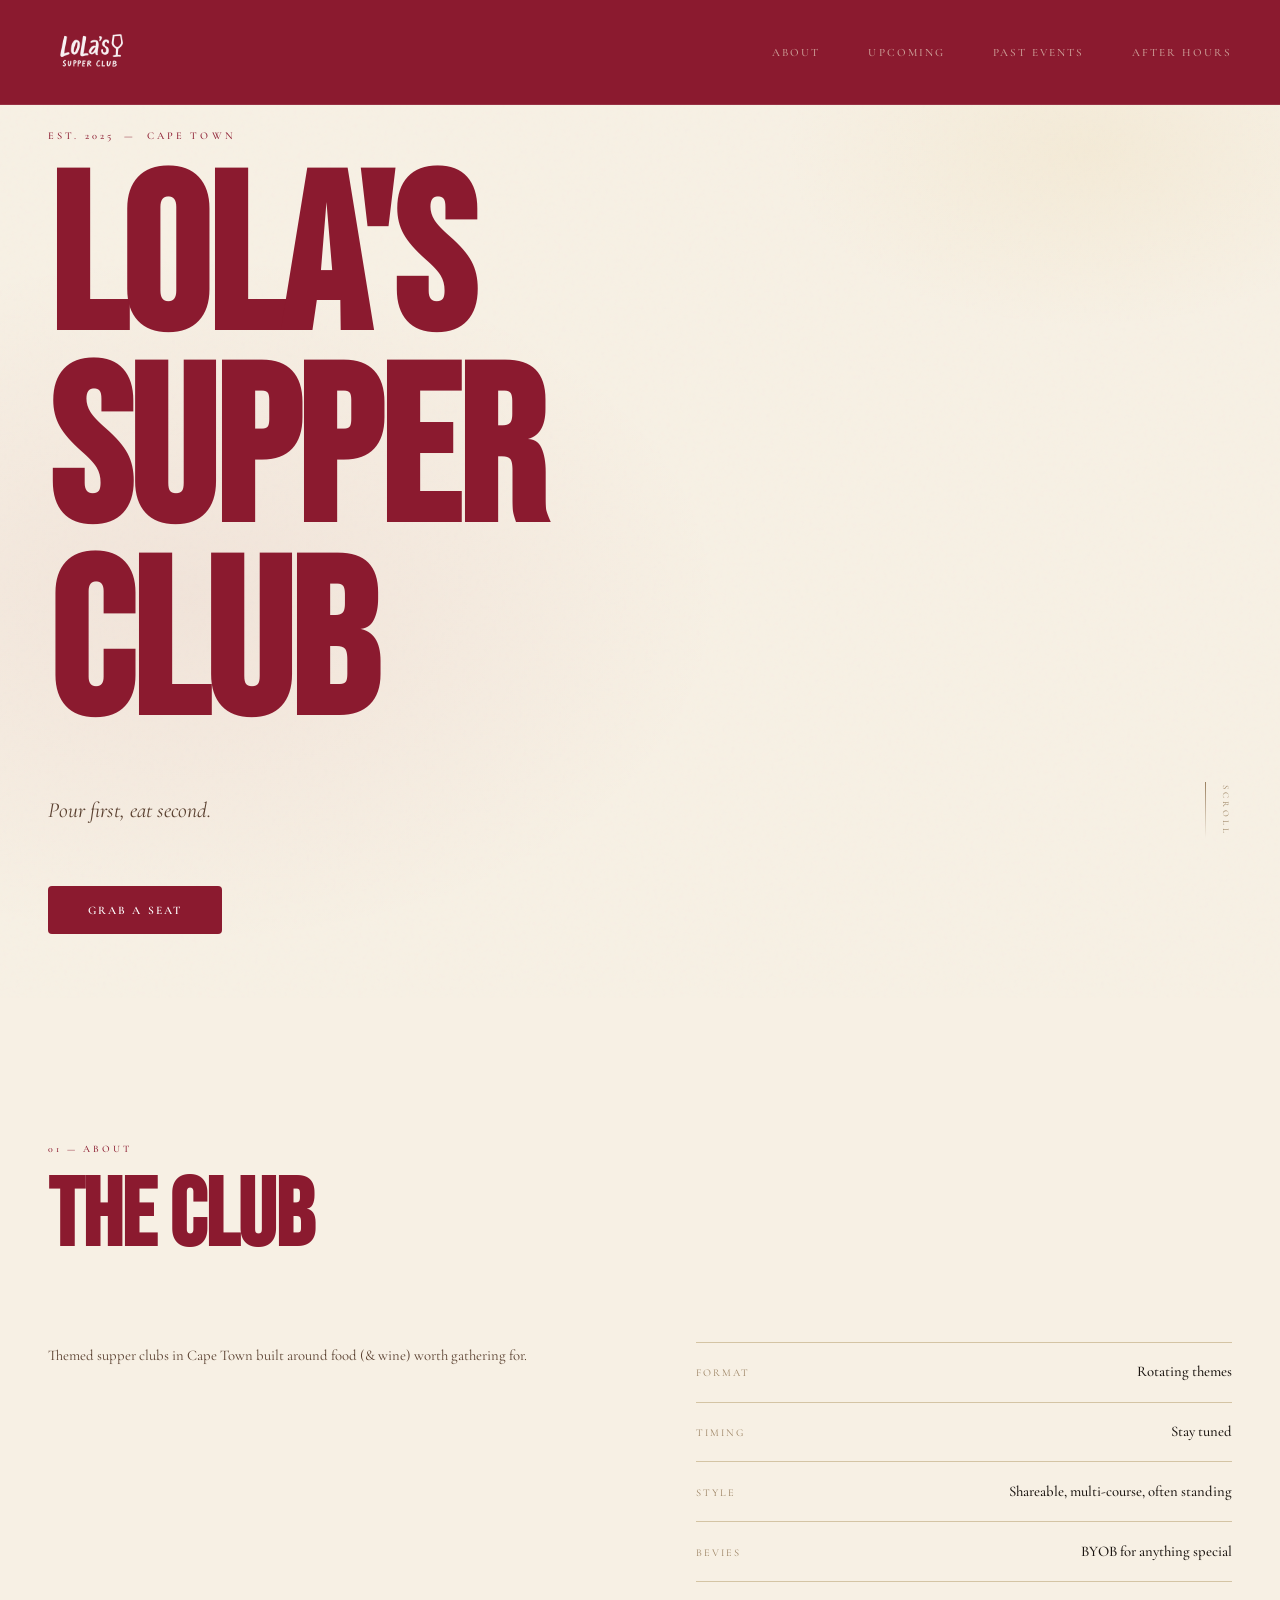
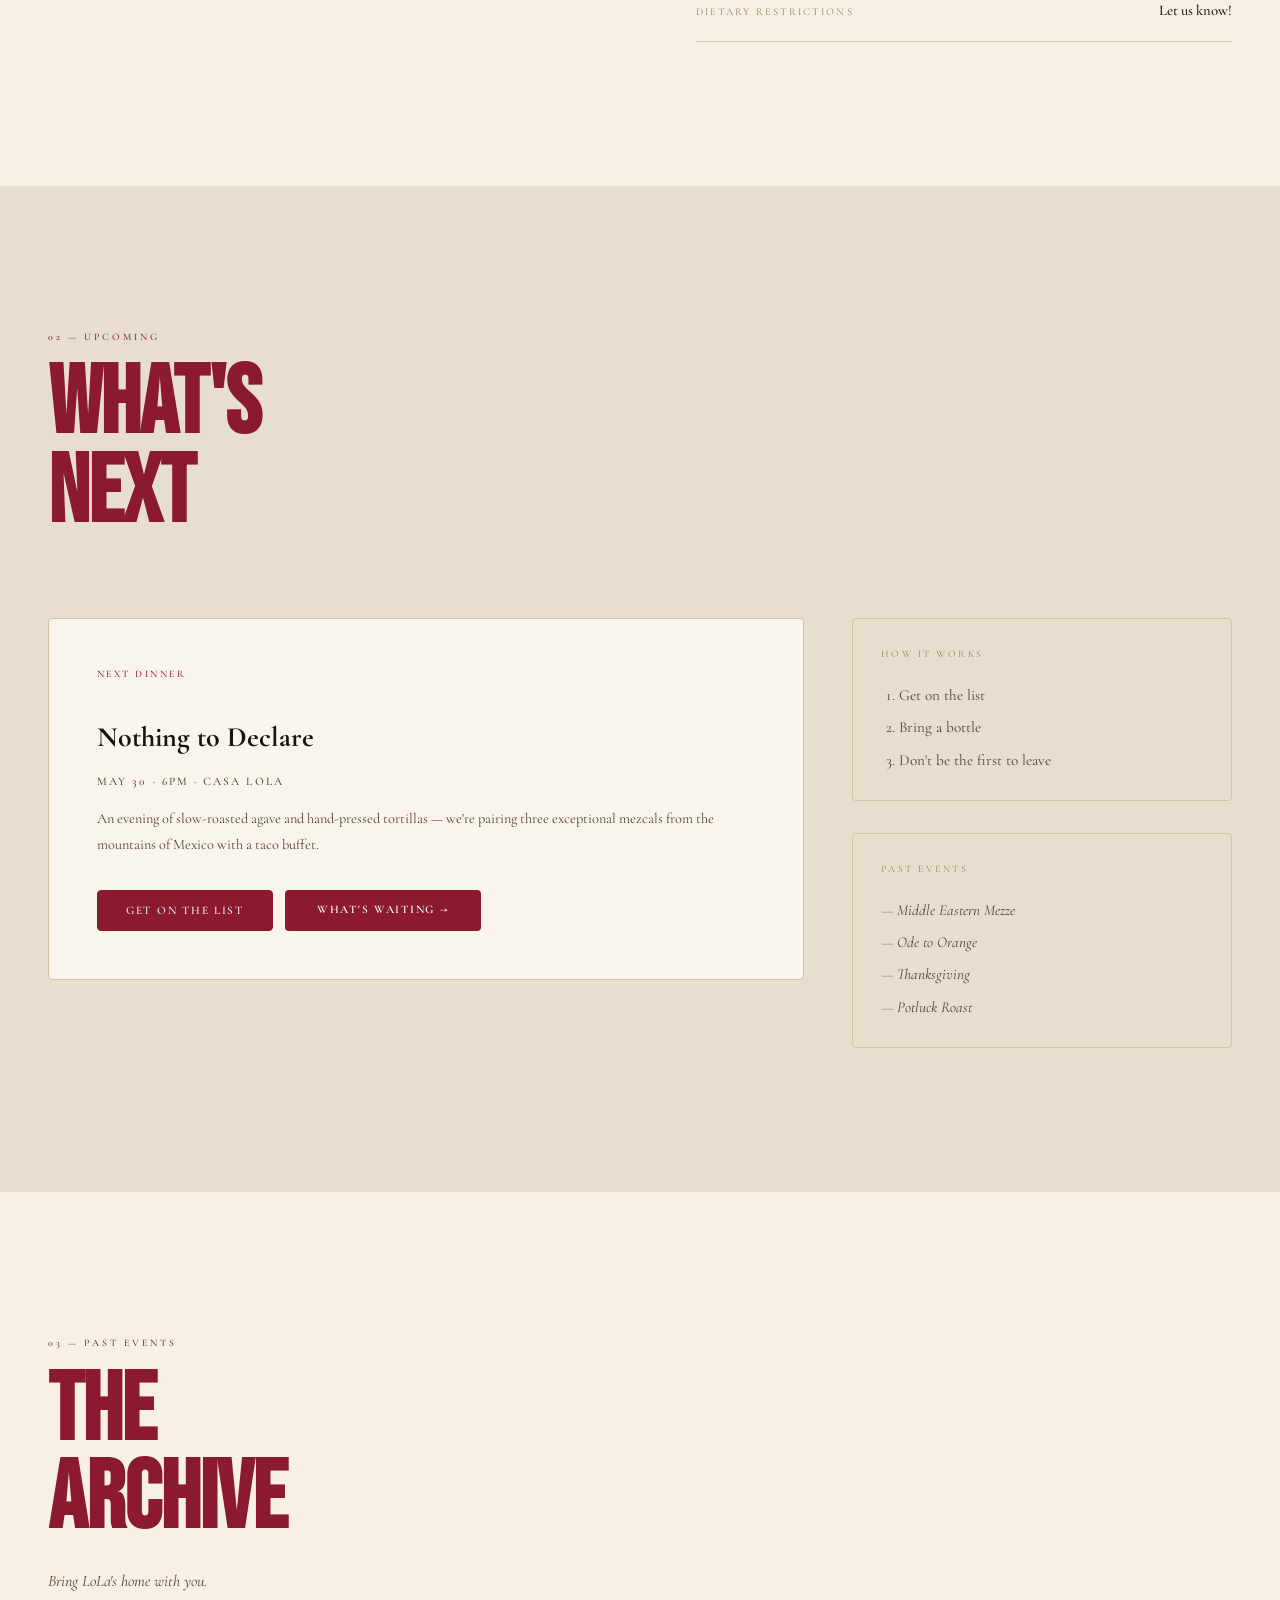
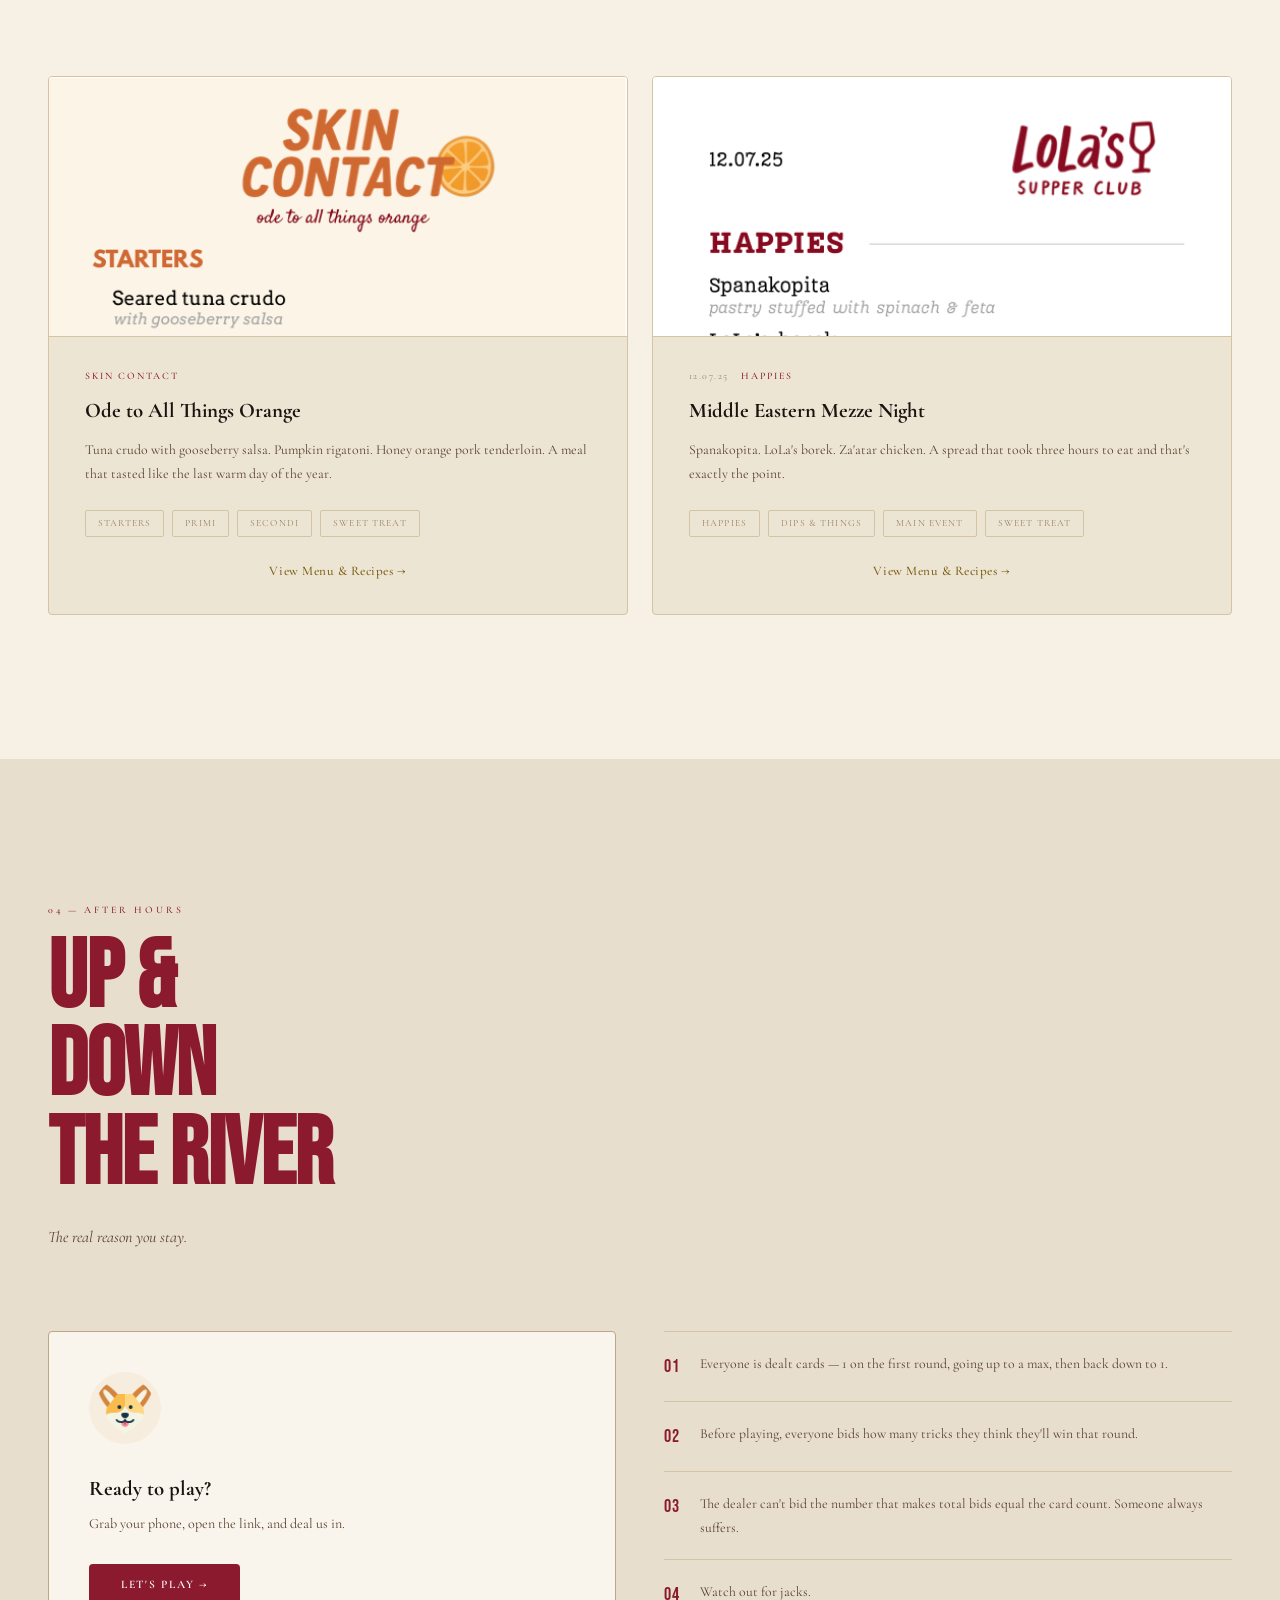
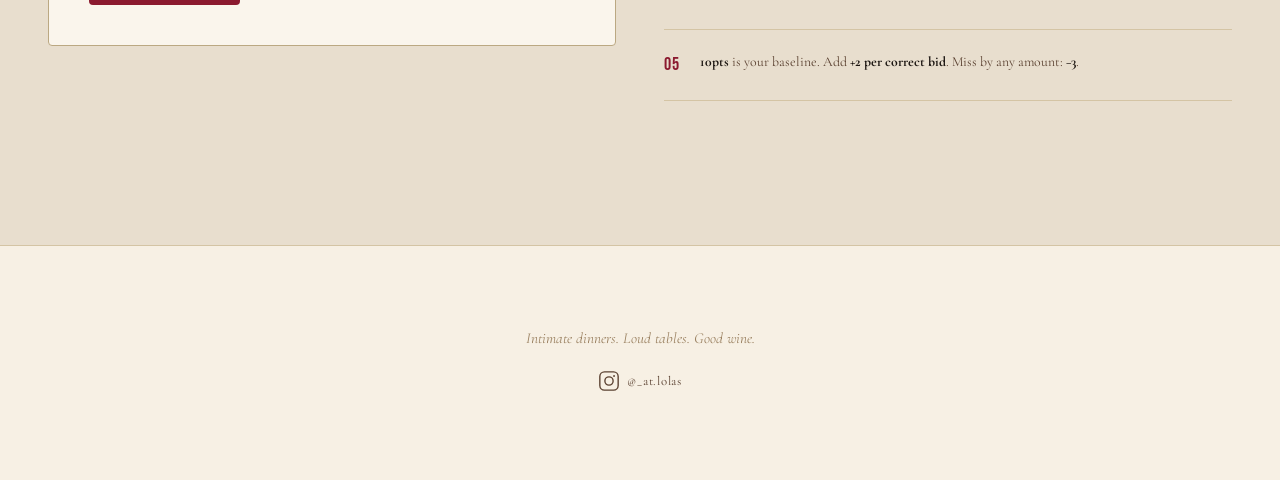
==== commit 85ee45fa: "Add Nothing to Declare event and mezcal tasting slideshow Replace upcoming-event tease card with the" ====
--- a/index.html
+++ b/index.html
@@ -92,6 +92,19 @@
         <h2 class="section-title">What's<br>Next</h2>
       </div>
       <div class="upcoming-grid">
+        <div class="upcoming-card">
+          <div class="upcoming-card-tag">Next Dinner</div>
+          <div class="upcoming-card-body">
+            <h3 class="upcoming-card-title">Nothing to Declare</h3>
+            <p class="upcoming-card-meta">May 30 &middot; 6PM &middot; Casa LoLa</p>
+            <p class="upcoming-card-desc">An evening of slow-roasted agave and hand-pressed tortillas &mdash; we're pairing three exceptional mezcals from the mountains of Mexico with a taco buffet.</p>
+          </div>
+          <div class="upcoming-card-footer">
+            <a href="https://tally.so/r/LZ028y" target="_blank" rel="noopener" class="btn btn--outline">Get on the List</a>
+            <a href="mezcal-tasting/slideshow.html" target="_blank" rel="noopener" class="btn btn--primary">What's Waiting &rarr;</a>
+          </div>
+        </div>
+        <!-- Tease card (silenced — bring back between events)
         <div class="upcoming-card upcoming-card--tease">
           <div class="upcoming-card-tag">Next Dinner</div>
           <div class="upcoming-card-body">
@@ -102,6 +115,8 @@
             <a href="https://tally.so/r/LZ028y" target="_blank" rel="noopener" class="btn btn--outline">Get on the List</a>
           </div>
         </div>
+        -->
+
         <div class="upcoming-sidebar">
           <div class="sidebar-block">
             <span class="sidebar-label">How it works</span>
--- a/styles.css
+++ b/styles.css
@@ -409,6 +409,21 @@
   font-size: 1.75rem;
   color: var(--text);
   margin-bottom: 0.75rem;
+}
+
+.upcoming-card-meta {
+  font-size: 0.72rem;
+  letter-spacing: 0.18em;
+  text-transform: uppercase;
+  color: var(--text-mid);
+  font-weight: 500;
+  margin-bottom: 1rem;
+}
+
+.upcoming-card-footer {
+  display: flex;
+  flex-wrap: wrap;
+  gap: 0.75rem;
 }
 
 .upcoming-card-desc {
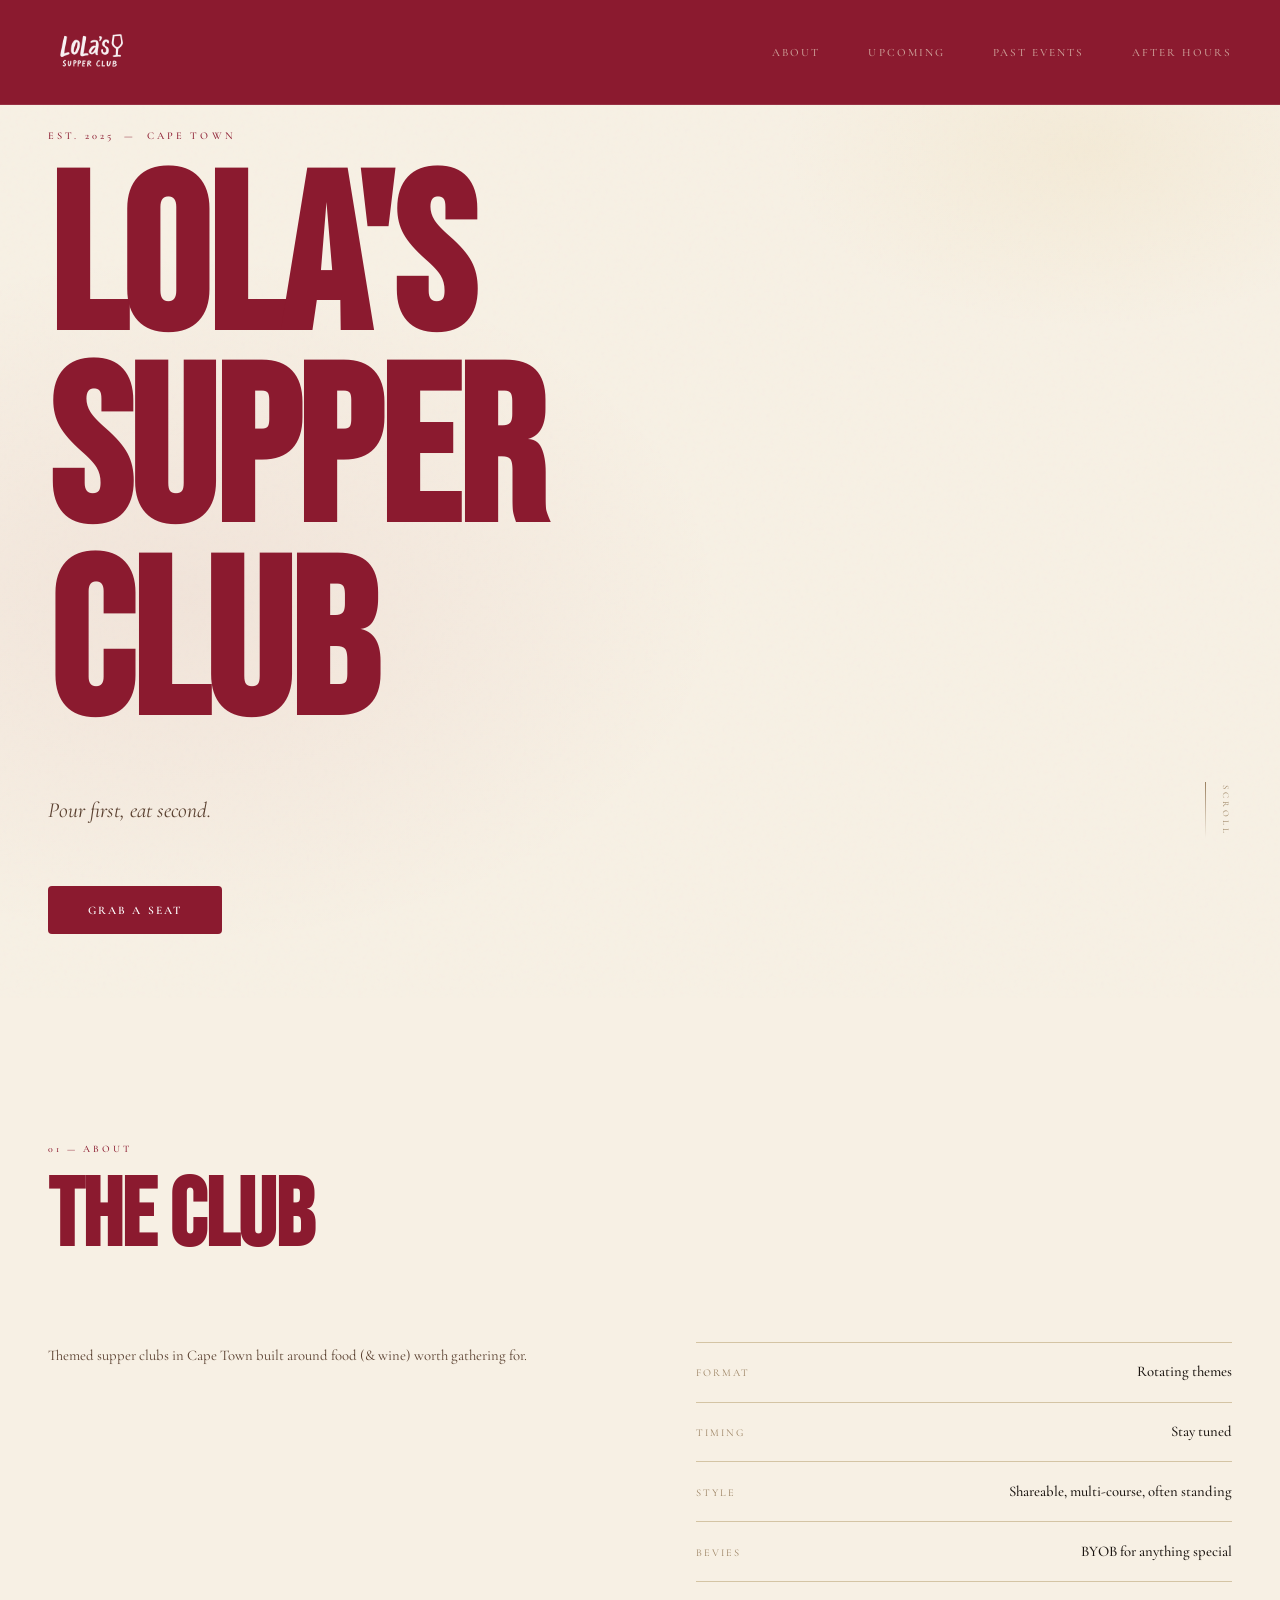
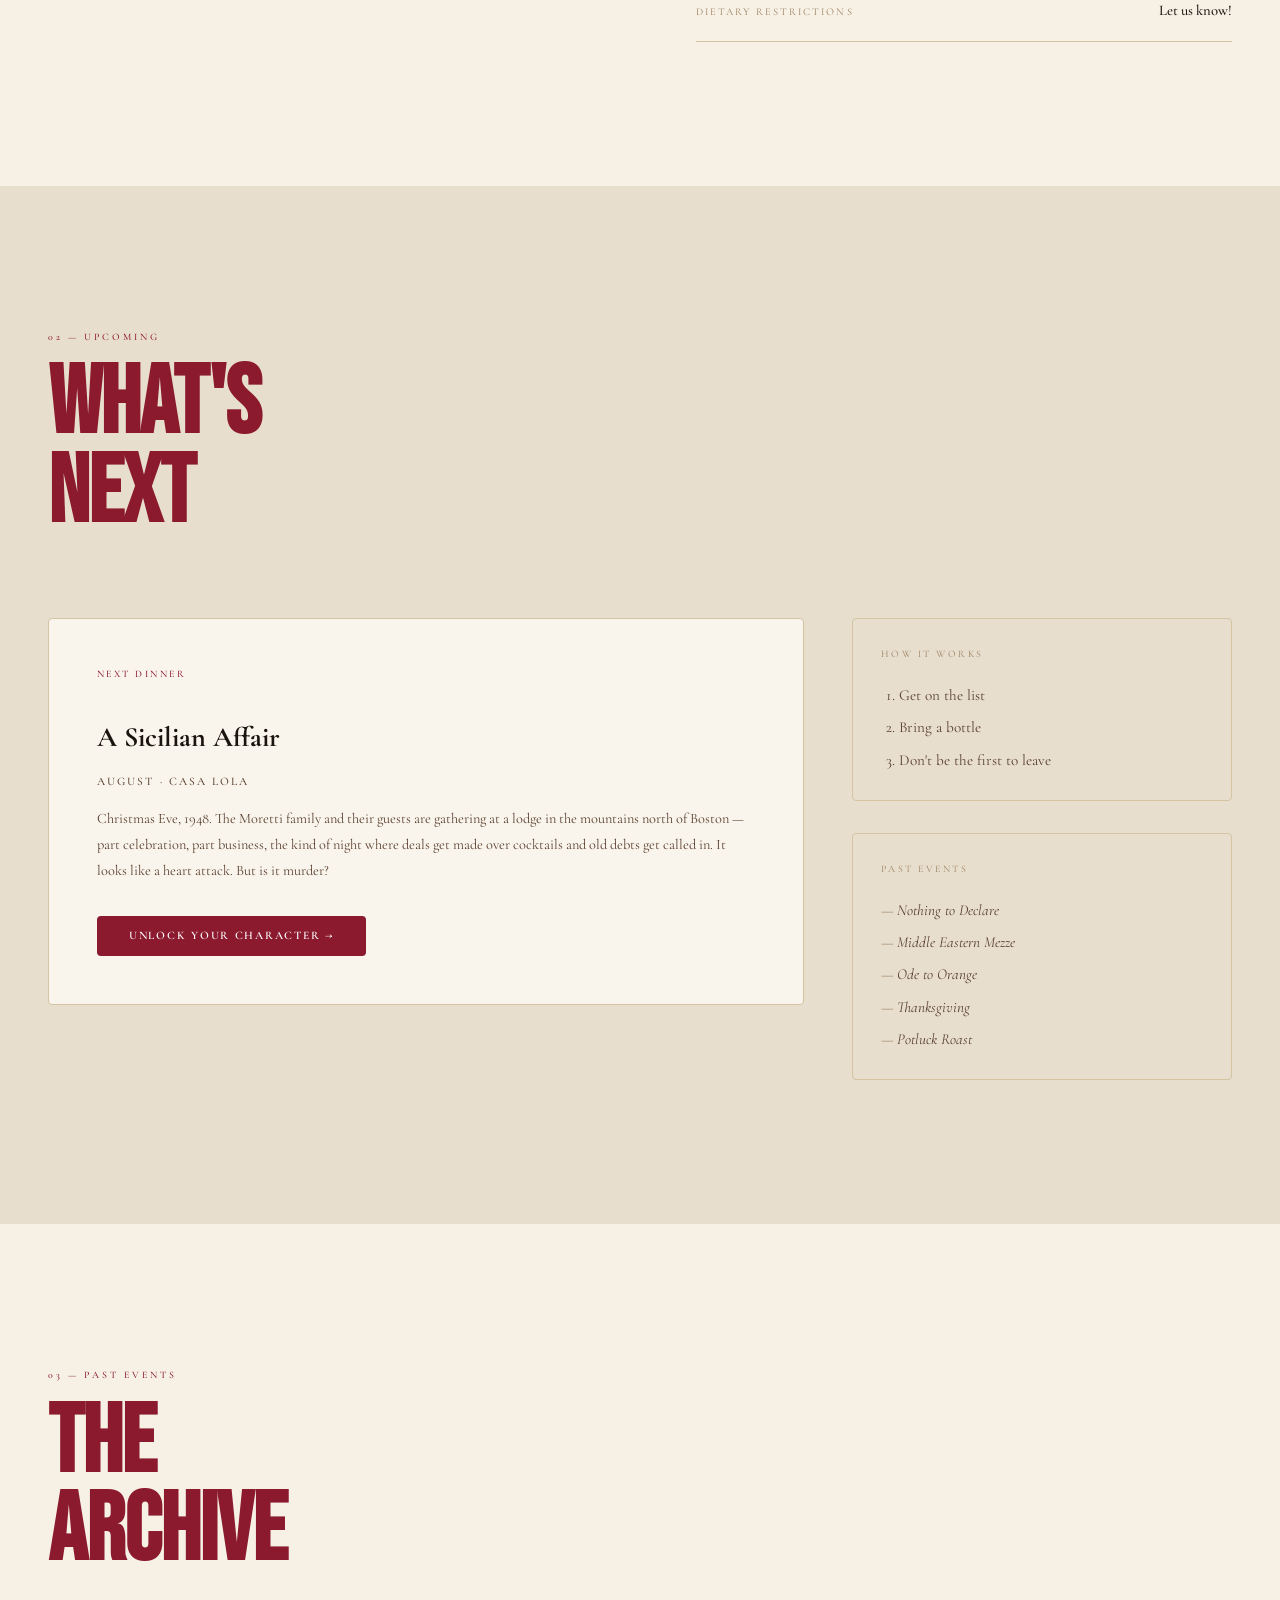
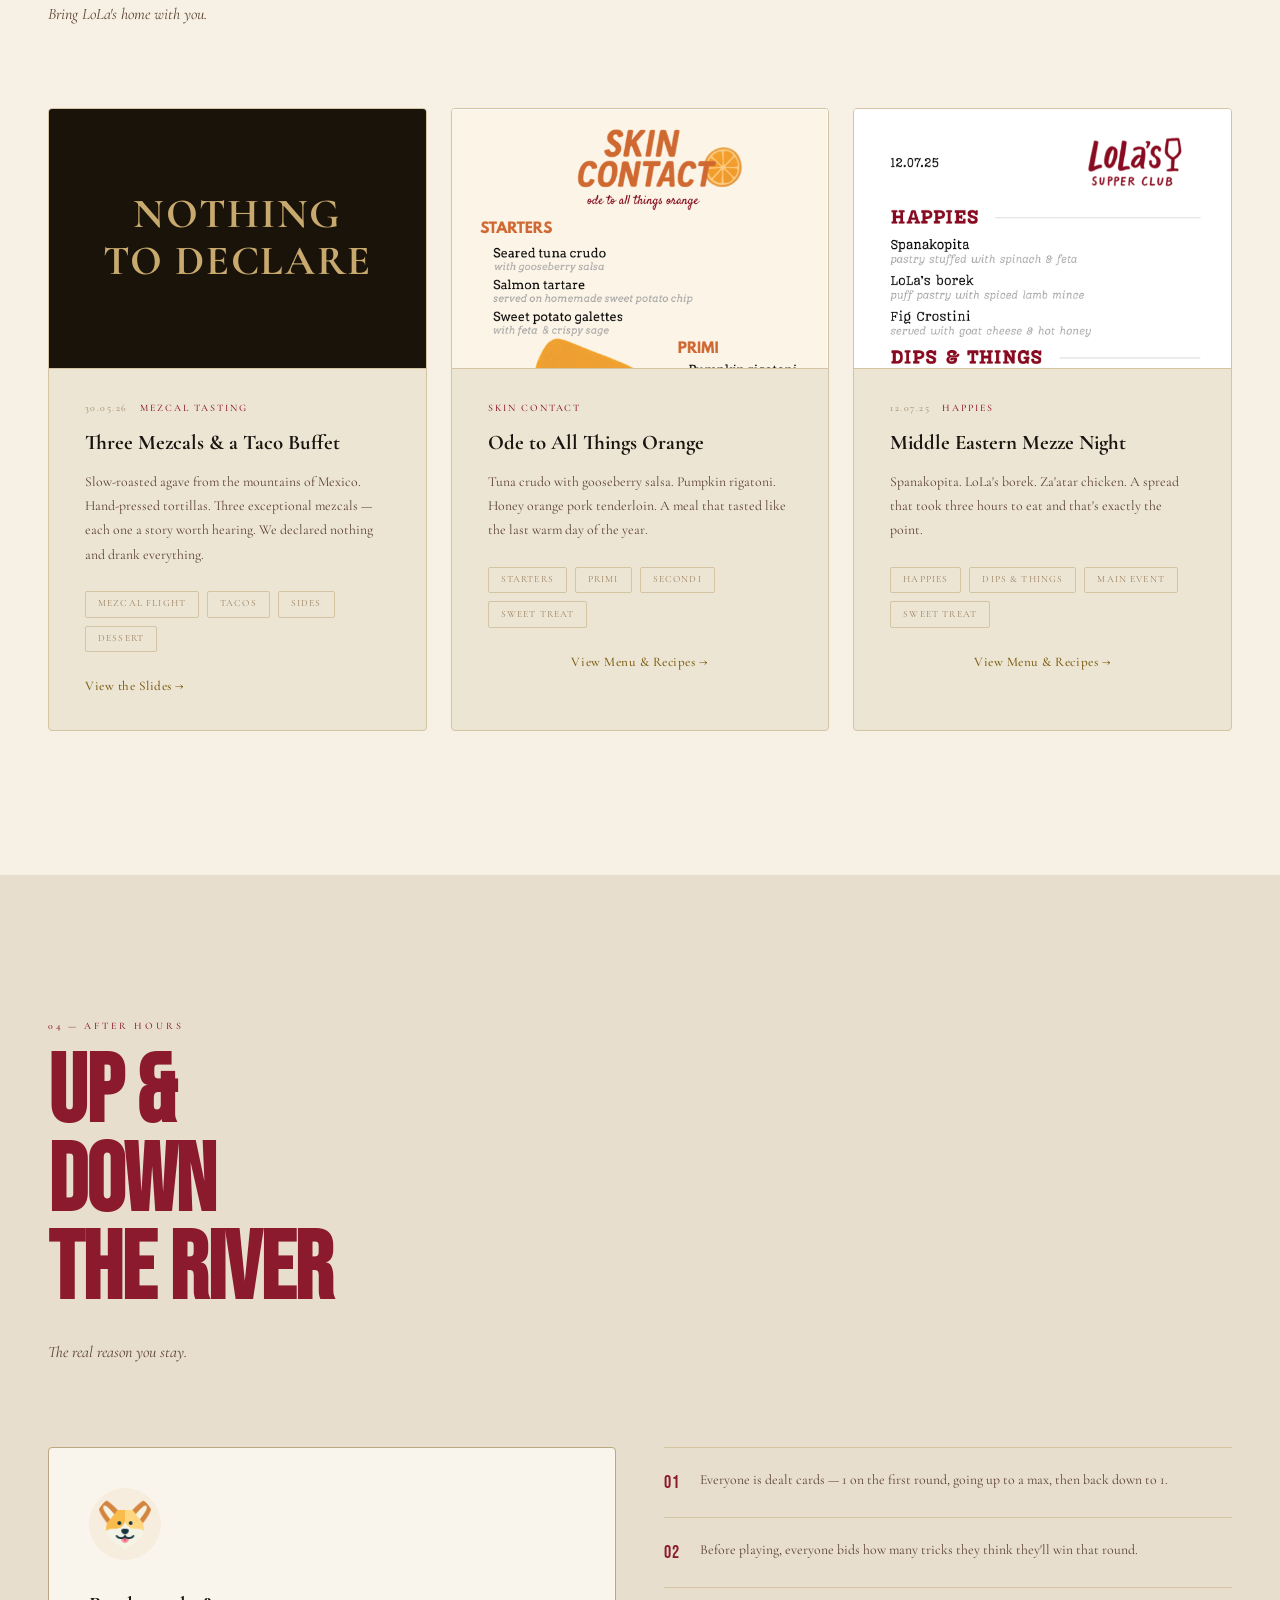
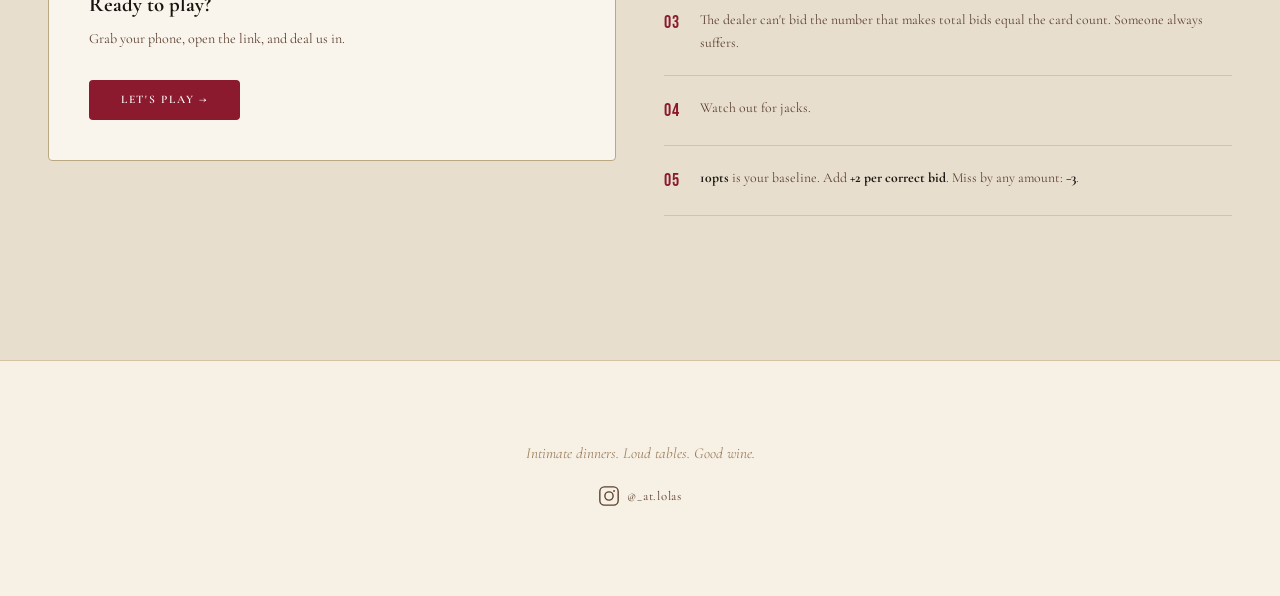
==== commit 24a5f188: "Add A Sicilian Affair murder mystery app and update main site - New /sicilian-affair/login — passwor" ====
--- a/index.html
+++ b/index.html
@@ -95,13 +95,12 @@
         <div class="upcoming-card">
           <div class="upcoming-card-tag">Next Dinner</div>
           <div class="upcoming-card-body">
-            <h3 class="upcoming-card-title">Nothing to Declare</h3>
-            <p class="upcoming-card-meta">May 30 &middot; 6PM &middot; Casa LoLa</p>
-            <p class="upcoming-card-desc">An evening of slow-roasted agave and hand-pressed tortillas &mdash; we're pairing three exceptional mezcals from the mountains of Mexico with a taco buffet.</p>
+            <h3 class="upcoming-card-title">A Sicilian Affair</h3>
+            <p class="upcoming-card-meta">August &middot; Casa LoLa</p>
+            <p class="upcoming-card-desc">Christmas Eve, 1948. The Moretti family and their guests are gathering at a lodge in the mountains north of Boston &mdash; part celebration, part business, the kind of night where deals get made over cocktails and old debts get called in. It looks like a heart attack. But is it murder?</p>
           </div>
           <div class="upcoming-card-footer">
-            <a href="https://tally.so/r/LZ028y" target="_blank" rel="noopener" class="btn btn--outline">Get on the List</a>
-            <a href="mezcal-tasting/slideshow.html" target="_blank" rel="noopener" class="btn btn--primary">What's Waiting &rarr;</a>
+            <a href="sicilian-affair/login/index.html" target="_blank" rel="noopener" class="btn btn--primary">Unlock your character &rarr;</a>
           </div>
         </div>
         <!-- Tease card (silenced — bring back between events)
@@ -129,6 +128,7 @@
           <div class="sidebar-block">
             <span class="sidebar-label">Past Events</span>
             <ul class="sidebar-tags">
+              <li>Nothing to Declare</li>
               <li>Middle Eastern Mezze</li>
               <li>Ode to Orange</li>
               <li>Thanksgiving</li>
@@ -149,6 +149,28 @@
         <p class="section-sub">Bring LoLa's home with you.</p>
       </div>
       <div class="archive-grid">
+
+        <!-- Nothing to Declare — Mezcal Night -->
+        <article class="archive-card archive-card--text">
+          <div class="archive-card-visual archive-card-visual--mezcal">
+            <span class="archive-visual-text">Nothing<br>to Declare</span>
+          </div>
+          <div class="archive-card-body">
+            <div class="archive-meta">
+              <span class="archive-date">30.05.26</span>
+              <span class="archive-theme">Mezcal Tasting</span>
+            </div>
+            <h3 class="archive-title">Three Mezcals &amp; a Taco Buffet</h3>
+            <p class="archive-excerpt">Slow-roasted agave from the mountains of Mexico. Hand-pressed tortillas. Three exceptional mezcals &mdash; each one a story worth hearing. We declared nothing and drank everything.</p>
+            <div class="archive-courses">
+              <span>Mezcal Flight</span>
+              <span>Tacos</span>
+              <span>Sides</span>
+              <span>Dessert</span>
+            </div>
+            <a href="mezcal-tasting/slideshow.html" target="_blank" rel="noopener" class="btn btn--text" tabindex="-1">View the Slides &rarr;</a>
+          </div>
+        </article>
 
         <!-- Skin Contact -->
         <article class="archive-card" onclick="openEvent('skin-contact')">
--- a/styles.css
+++ b/styles.css
@@ -592,6 +592,24 @@
   overflow: hidden;
   border-bottom: 1px solid var(--border);
   background: var(--bg-card);
+}
+
+.archive-card-visual--mezcal {
+  background: #1a130a;
+  display: flex;
+  align-items: center;
+  justify-content: center;
+}
+
+.archive-visual-text {
+  font-family: var(--font-display);
+  font-size: clamp(1.8rem, 4vw, 2.6rem);
+  font-weight: 700;
+  color: #c8a96e;
+  text-align: center;
+  line-height: 1.15;
+  letter-spacing: 0.04em;
+  text-transform: uppercase;
 }
 
 .archive-menu-img {
